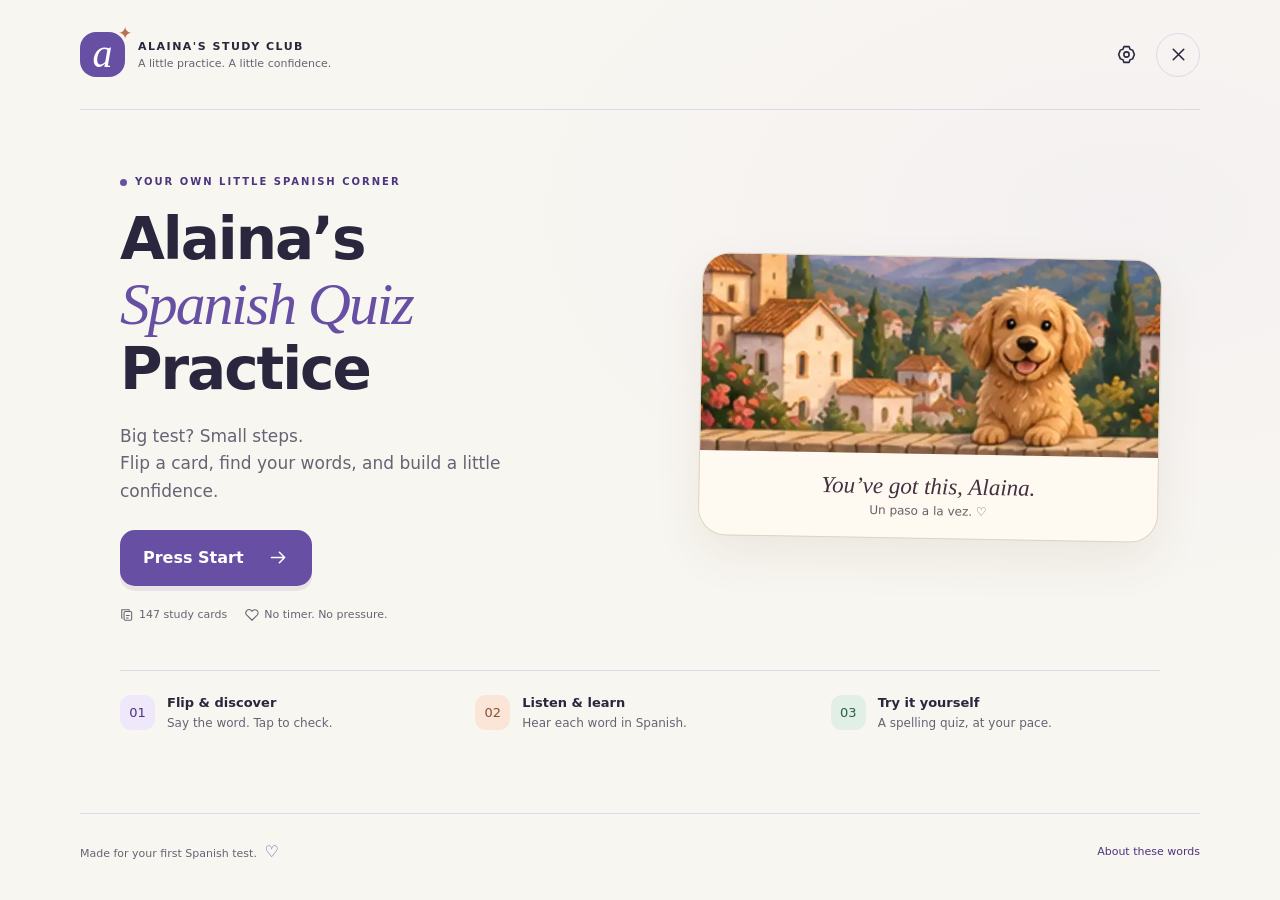
==== docs/index.html @ 4cfeec8a "Publish Alaina Spanish practice with 147 audited entries" ====
<!doctype html>
<html lang="en">
<head>
<meta charset="utf-8">
<meta name="viewport" content="width=device-width, initial-scale=1, viewport-fit=cover">
<meta name="theme-color" content="#f8f6f1">
<meta name="description" content="A little practice, a little confidence. English-to-Spanish flashcards and spelling practice for Unit 1.">
<meta name="apple-mobile-web-app-title" content="Alaina’s Spanish">
<meta name="referrer" content="no-referrer">
<meta name="robots" content="noindex, nofollow">
<meta name="apple-mobile-web-app-capable" content="yes">
<meta name="apple-mobile-web-app-status-bar-style" content="default">
<title>Alaina's Spanish Quiz Practice</title>
<style>:root{--ink:#29263d;--muted:#676374;--paper:#f8f6f1;--purple:#6750a4;--purple-dark:#4c357f;--lavender:#eee8fa;--line:#ded9e7;--peach:#fae5d7;--mint:#e2efe7;--green:#256344;--red:#994440;--amber:#775614;--white:#fff;--radius:24px;--shadow:0 14px 48px #382a5510;font-family:ui-rounded,'Avenir Next','Segoe UI',system-ui,-apple-system,sans-serif;color:var(--ink);background:var(--paper);font-synthesis:none}
*{box-sizing:border-box}body{margin:0;min-width:300px;min-height:100vh;min-height:100dvh;background:radial-gradient(ellipse at 88% 24%,#ede6f259,transparent 40%),var(--paper);-webkit-tap-highlight-color:transparent}button,input,select{font:inherit}button{cursor:pointer;color:inherit}button:disabled{cursor:default;opacity:.44}button,a,input,select{touch-action:manipulation}button{border:0}a{color:var(--purple-dark)}:focus-visible{outline:3px solid var(--purple);outline-offset:4px}button:focus:not(:focus-visible),main:focus{outline:none}button{transition:background .15s,box-shadow .15s,transform .15s}button:not(:disabled):active{transform:translateY(1px)}[hidden]{display:none!important}.sr-only{position:absolute!important;width:1px;height:1px;padding:0;overflow:hidden;clip:rect(0,0,0,0);white-space:nowrap;border:0}.skip-link{position:fixed;top:-100px;left:20px;background:var(--white);padding:15px;z-index:99}.skip-link:focus{top:15px}.site-header{width:min(1120px,calc(100% - 80px));margin:0 auto;min-height:110px;display:flex;align-items:center;justify-content:space-between;gap:12px;border-bottom:1px solid var(--line)}.brand{padding:0;background:none;display:flex;align-items:center;gap:13px;text-align:left}.brand-mark{background:var(--purple);border-radius:16px;width:45px;height:45px;color:#fff;display:block;text-align:center;font:italic 40px/43px Georgia,serif;position:relative}.brand-mark>span{position:absolute;font:17px/1 Georgia;right:-7px;top:-7px;color:#ba714c}.brand-copy{font-size:11px;font-weight:800;letter-spacing:1.5px}.brand-copy>span{display:block;font-size:11px;letter-spacing:0;margin-top:4px;color:var(--muted);font-weight:450}.header-actions{display:flex;gap:8px}.icon-button{height:44px;width:44px;display:inline-flex;align-items:center;justify-content:center;background:none;border:1px solid transparent;border-radius:50%;flex:none}.icon-button:hover{background:var(--lavender)}.close-button{border-color:var(--line)}svg.icon{width:21px;height:21px;display:inline-block;flex-shrink:0;vertical-align:middle;fill:none;stroke:currentColor;stroke-width:1.8;stroke-linecap:round;stroke-linejoin:round}main{width:min(1040px,calc(100% - 80px));margin:0 auto;min-height:calc(100dvh - 197px);padding:40px 0 32px}h1,h2,h3,p{margin-top:0}h1,h2,h3{letter-spacing:-.035em}h1{font-size:58px;line-height:1.1;font-weight:750;margin-bottom:22px}h2{font-size:35px;line-height:1.15;margin-bottom:12px}h3{font-size:20px;margin-bottom:8px}p{line-height:1.6}small{line-height:1.5}.eyebrow{text-transform:uppercase;letter-spacing:2px;font-size:10px;font-weight:800;display:flex;align-items:center;gap:8px;color:var(--purple-dark);margin:0 0 18px}.eyebrow:before{content:'';display:block;width:7px;height:7px;border-radius:50%;background:var(--purple)}.muted{color:var(--muted)}.lead{font-size:17px;color:var(--muted);max-width:390px;margin-bottom:25px}.text-button{background:none;color:var(--purple-dark);font-size:13px;padding:10px 0;text-decoration:none;text-underline-offset:4px;min-height:44px}.text-button:hover{text-decoration:underline}.primary{background:var(--purple);color:#fff;border-radius:15px;padding:16px 23px;min-height:56px;font-weight:700;display:inline-flex;align-items:center;justify-content:center;gap:24px;box-shadow:0 5px 0 #4d3b7d18}.primary:hover{background:var(--purple-dark)}.secondary{background:var(--white);border:1px solid var(--line);border-radius:14px;min-height:50px;padding:13px 20px;font-weight:650;display:inline-flex;align-items:center;justify-content:center;gap:10px}.secondary:hover{background:var(--lavender)}.soft-button{background:var(--lavender);color:var(--purple-dark);border:1px solid transparent;border-radius:12px;padding:11px 15px;min-height:44px;display:inline-flex;justify-content:center;align-items:center;gap:8px;font-size:13px;font-weight:650}.soft-button:hover{border-color:var(--purple)}.pill{font-size:11px;padding:7px 11px;background:var(--lavender);color:var(--purple-dark);border-radius:99px;display:inline-flex;gap:5px;align-items:center;font-weight:700;white-space:nowrap}.pill svg{width:13px;height:13px}.home-hero{display:grid;grid-template-columns:1.12fr 1fr;gap:65px;align-items:center;padding:24px 0 48px}.hero-title .script{font:italic 1.03em/1.1 Georgia,serif;color:var(--purple)}.hero-detail{display:flex;gap:18px;align-items:center;margin-top:22px;font-size:11px;color:var(--muted)}.hero-detail>span{display:flex;align-items:center;gap:5px}.hero-detail svg{width:14px;height:14px}.hero-art{position:relative;padding:28px 10px 34px;align-self:center}.art-orbit{position:absolute;inset:20px -10px 10px;border:1px dashed #d9cddf;border-radius:50%;transform:rotate(-13deg)}.art-card{background:#fff;box-shadow:0 22px 45px #3c2d5120;border:1px solid #e8e0ed;border-radius:24px;width:100%;min-height:286px;padding:35px 26px;display:flex;flex-direction:column;align-items:center;justify-content:center;transform:rotate(-5deg);position:relative;z-index:2}.art-card:before{content:'';position:absolute;inset:4px -8px -10px 8px;border-radius:24px;border:1px solid #cabada;background:#eae1f4;transform:rotate(7deg);z-index:-1}.art-front{position:absolute;inset:0;border-radius:24px;background:#fff;z-index:-1}.art-small{text-transform:uppercase;letter-spacing:2px;font-size:9px;font-weight:750;color:var(--muted)}.art-english{font-size:25px;letter-spacing:-.04em;font-weight:650;margin:18px 0 14px}.art-spanish{font:italic 37px/1.2 Georgia,serif;color:var(--purple);margin-top:16px}.art-divider{width:35px;height:1px;background:var(--line)}.art-audio{background:var(--lavender);border-radius:50%;padding:10px;display:flex;margin-top:16px;color:var(--purple)}.art-sticker{position:absolute;bottom:8px;right:-4px;background:var(--peach);border:1px solid #e9c9b5;color:#815234;padding:12px 19px;border-radius:8px;transform:rotate(8deg);font:italic 19px Georgia,serif;z-index:3}.art-star{position:absolute;color:#b47b50;right:10px;top:0;font-size:44px;z-index:4;transform:rotate(-12deg)}.tiny-star{left:-15px;top:auto;bottom:15px;font-size:28px}.home-bottom{border-top:1px solid var(--line);padding-top:24px;display:grid;grid-template-columns:1fr 1fr 1fr;gap:26px}.step{display:flex;gap:12px}.step-badge{width:35px;height:35px;background:var(--lavender);border-radius:11px;display:flex;align-items:center;justify-content:center;flex-shrink:0;font-size:13px;color:var(--purple-dark)}.step:nth-child(2) .step-badge{background:var(--peach);color:#875237}.step:nth-child(3) .step-badge{background:var(--mint);color:var(--green)}.step strong{display:block;font-size:13px;margin:0 0 4px}.step p{font-size:12px;margin:0;color:var(--muted)}.welcome-progress{display:flex;gap:20px;align-items:center;background:#ffffff80;border:1px solid var(--line);border-radius:15px;margin-top:22px;padding:12px 17px;font-size:12px;color:var(--muted)}.welcome-progress strong{color:var(--purple-dark);font-size:17px;margin-right:5px}.view-top{display:flex;align-items:flex-start;justify-content:space-between;gap:20px;margin-bottom:22px}.view-top .eyebrow{margin-bottom:10px}.view-top h1{font-size:36px;margin-bottom:9px}.view-top p{font-size:14px;color:var(--muted);margin-bottom:0}.mode-grid{display:grid;grid-template-columns:1fr 1fr;gap:17px;margin-bottom:25px}.mode-card{text-align:left;border:1px solid var(--line);background:#fff;border-radius:20px;padding:21px;display:flex;gap:17px;position:relative}.mode-card[aria-pressed=true]{border:2px solid var(--purple);padding:20px;background:#f4f0fc}.mode-icon{width:48px;height:48px;display:flex;align-items:center;justify-content:center;background:var(--lavender);border-radius:13px;color:var(--purple-dark);flex:none}.mode-card:nth-child(2) .mode-icon{background:var(--peach);color:#865439}.mode-number{font-size:9px;letter-spacing:1px;color:var(--muted);font-weight:750;margin-bottom:4px}.mode-card h2{font-size:21px;margin:0 0 6px}.mode-card p{font-size:12px;color:var(--muted);margin:0;max-width:300px}.mode-check{position:absolute;right:14px;top:14px;width:19px;height:19px;border:1px solid var(--line);border-radius:50%;background:#fff}.mode-card[aria-pressed=true] .mode-check{background:var(--purple);border-color:var(--purple)}.mode-check svg{width:15px;height:15px;display:block;color:#fff;margin:1px}.setup-panel{background:#fff;border:1px solid var(--line);border-radius:20px;padding:23px}.section-label{display:flex;align-items:center;justify-content:space-between;gap:8px;margin-bottom:13px}.section-label h2{font-size:16px;letter-spacing:-.02em;margin:0}.section-label .text-button{font-size:11px;min-height:32px;padding:6px}.topic-grid{display:grid;grid-template-columns:repeat(3,1fr);gap:9px}.topic{display:flex;align-items:center;gap:10px;padding:12px;min-height:65px;border:1px solid #e7e3ed;border-radius:12px;cursor:pointer;position:relative}.topic:has(input:checked){background:#f6f3fd;border-color:#b8a6d6}.topic input{appearance:none;width:17px;height:17px;flex:none;border:1px solid #b0a6bf;border-radius:5px;margin:0}.topic input:checked{background:var(--purple);border-color:var(--purple);box-shadow:inset 0 0 0 3px #f6f3fd}.topic label{cursor:pointer}.topic-label{font-size:12px;font-weight:650;line-height:1.25}.topic-label small{font-size:10px;font-weight:400;display:block;color:var(--muted);margin-top:3px}.topic-count{margin-left:auto;font-size:11px;color:var(--muted)}.setup-options{margin-top:22px;padding-top:18px;border-top:1px solid var(--line);display:flex;flex-wrap:wrap;align-items:center;justify-content:space-between;gap:18px}.round-length{display:flex;align-items:center;gap:12px}.round-label{font-size:12px;font-weight:650}.segmented{display:flex;border:1px solid var(--line);padding:3px;border-radius:12px;background:var(--paper)}.segmented button{background:none;border-radius:8px;min-width:49px;min-height:38px;font-size:12px;font-weight:650}.segmented button[aria-pressed=true]{background:var(--white);color:var(--purple-dark);box-shadow:0 2px 5px #382a5516}.review-toggle{display:flex;gap:9px;align-items:center;font-size:12px;cursor:pointer}.review-toggle input{accent-color:var(--purple);width:17px;height:17px}.review-toggle small{display:block;font-size:10px;color:var(--muted)}.setup-bottom{display:flex;align-items:center;justify-content:space-between;gap:25px;margin-top:19px}.setup-bottom p{font-size:11px;color:var(--muted);margin:0;max-width:390px}.setup-bottom .primary{min-width:244px;font-size:14px}.error-inline{font-size:13px;color:var(--red);margin:12px 0 0}.practice{width:min(650px,100%);margin:0 auto}.practice-top{display:flex;align-items:center;justify-content:space-between;gap:8px;margin:0 0 15px}.practice-top .text-button{font-size:12px}.practice-top h1{font-size:18px;margin:0;letter-spacing:-.025em}.practice-progress-label{display:flex;align-items:center;justify-content:space-between;font-size:11px;color:var(--muted);margin-bottom:9px}.progress-track{height:5px;border-radius:10px;background:#e6deee;overflow:hidden;margin-bottom:22px}.progress-track>span{display:block;height:100%;background:var(--purple);transition:width .3s}.card-meta{display:flex;justify-content:space-between;align-items:center;gap:8px;margin-bottom:13px}.card-meta .quiet{font-size:11px;color:var(--muted)}.flash-card{display:block;perspective:1200px;width:100%;background:none;border:0;padding:0;text-align:center;border-radius:24px;height:285px}.flip-inner{display:block;width:100%;height:100%;position:relative;transform-style:preserve-3d;transition:transform .4s cubic-bezier(.2,.7,.2,1)}.flash-card.flipped .flip-inner{transform:rotateY(180deg)}.card-face{position:absolute;inset:0;backface-visibility:hidden;-webkit-backface-visibility:hidden;background:#fff;border:1px solid var(--line);border-radius:24px;box-shadow:var(--shadow);padding:25px;display:flex;flex-direction:column;align-items:center;justify-content:center;gap:15px}.card-face.back{background:#f1ebfa;border-color:#cdbbdf;transform:rotateY(180deg)}.card-language{font-size:10px;letter-spacing:2px;color:var(--muted);font-weight:750}.card-word{font-size:38px;font-weight:700;line-height:1.2;letter-spacing:-.035em;overflow-wrap:anywhere;max-width:100%}.card-word.long{font-size:27px}.card-word.es{font-family:Georgia,serif;font-weight:500;color:var(--purple-dark);font-size:39px;letter-spacing:-.025em}.card-word.es.long{font-size:29px}.card-word.es.very-long{font-size:25px}.card-forms{display:flex;flex-direction:column;gap:9px;max-width:100%}.card-form-join{font:11px/1.1 system-ui;color:var(--muted);letter-spacing:0}.number-caption{font-size:18px;color:var(--muted)}.tap-hint{font-size:11px;color:var(--muted);margin-top:7px;display:flex;gap:7px;align-items:center}.tap-hint .icon{width:14px;height:14px}.flash-under{min-height:124px;padding:17px 0 10px}.audio-group{display:flex;flex-wrap:wrap;gap:8px;align-items:center;justify-content:center}.audio-button{background:#fff;border:1px solid var(--line);border-radius:50px;padding:10px 15px;min-height:43px;display:inline-flex;align-items:center;gap:8px;font-size:12px;font-weight:650}.audio-button:hover{background:var(--lavender);border-color:#bfaad8}.audio-button .icon{width:17px;height:17px}.study-note{font-size:11px;color:var(--muted);text-align:center;margin:10px 8px 0;line-height:1.5}.before-flip{display:flex;justify-content:center;align-items:center;min-height:84px;font-size:13px;color:var(--muted)}.rate-actions{display:grid;grid-template-columns:1fr 1fr;gap:12px}.rate-actions button{min-height:53px;display:flex;align-items:center;justify-content:center;gap:8px;font-size:14px}.got-it{background:var(--purple);color:#fff;border-radius:14px;font-weight:700}.got-it:hover{background:var(--purple-dark)}.practice-bottom{text-align:center;margin-top:10px;font-size:11px;color:var(--muted)}.practice-bottom .text-button{font-size:11px}.quiz-card{background:#fff;border:1px solid var(--line);border-radius:24px;padding:25px;box-shadow:var(--shadow)}.quiz-prompt{text-align:center;padding:10px 0 23px}.quiz-prompt .card-language{display:block;margin-bottom:15px}.quiz-prompt .card-word{font-size:33px}.quiz-prompt .card-word.long{font-size:26px}.quiz-prompt .number-caption{margin-top:10px}.answer-label{display:block;font-size:12px;font-weight:700;margin-bottom:9px}.answer-input{background:#faf9fc;border:1px solid #b9adc9;border-radius:13px;padding:15px 16px;font-size:20px;width:100%;min-height:60px;color:var(--ink)}.answer-input:focus{outline:2px solid var(--purple);outline-offset:1px}.answer-input:disabled{opacity:1;color:var(--ink);-webkit-text-fill-color:var(--ink)}.answer-input.is-correct{border-color:var(--green);background:#edf5ef}.answer-input.is-wrong{border-color:#bb8a64;background:#fff8f0}.accent-keys{display:flex;gap:7px;margin-top:12px;flex-wrap:wrap}.accent-key{min-height:39px;min-width:39px;padding:6px 11px;border-radius:9px;border:1px solid var(--line);background:var(--white);font-weight:650;font-size:16px;color:var(--purple-dark)}.accent-key:hover{background:var(--lavender)}.answer-hint{font-size:11px;color:var(--muted);margin:12px 0 0;line-height:1.5}.quiz-submit{display:flex;margin-top:20px;width:100%;font-size:15px}.feedback{border-radius:14px;background:#fff3e4;border:1px solid #ebd3b2;padding:16px;margin-top:18px}.feedback.correct{background:#eaf4ed;border-color:#c8dfce}.feedback-heading{display:flex;align-items:center;gap:8px;font-size:15px;font-weight:750;margin-bottom:7px;color:var(--amber)}.feedback.correct .feedback-heading{color:var(--green)}.feedback p{font-size:12px;margin-bottom:8px}.feedback-answer{font-size:21px!important;line-height:1.4!important;font-weight:650;color:var(--ink);overflow-wrap:anywhere}.feedback .audio-group{justify-content:flex-start}.feedback .study-note{text-align:left;margin-left:0}.quiz-skip{text-align:center}.quiz-skip button{font-size:12px}.results{width:min(730px,100%);margin:0 auto}.results-hero{text-align:center;margin-bottom:27px}.results-emblem{display:inline-flex;align-items:center;justify-content:center;width:62px;height:62px;background:var(--peach);border-radius:20px;color:#9a633d;font-size:35px;margin-bottom:15px;transform:rotate(-7deg)}.results-hero h1{font-size:37px;margin:0 0 10px}.results-hero p{font-size:14px;color:var(--muted);max-width:450px;margin:0 auto}.result-stats{display:grid;grid-template-columns:1fr 1fr;gap:14px;margin-bottom:21px}.stat-tile{background:#fff;border:1px solid var(--line);border-radius:17px;padding:20px;text-align:center}.stat-tile strong{display:block;font-size:32px;letter-spacing:-.05em;color:var(--purple-dark)}.stat-tile small{font-size:11px;color:var(--muted)}.result-actions{display:flex;flex-wrap:wrap;gap:10px;justify-content:center}.result-actions button{font-size:13px}.review-list{margin-top:27px}.review-list h2{font-size:18px}.review-row{border-bottom:1px solid var(--line);padding:14px 0;display:flex;justify-content:space-between;gap:12px;align-items:flex-start}.review-row:last-child{border:0}.review-row h3{font-size:14px;letter-spacing:0;margin:0 0 5px}.review-row p{font-size:12px;margin:2px 0;color:var(--muted)}.review-row .correct-answer{color:var(--purple-dark);font-weight:650}.review-row .icon-button{background:#fff;border:1px solid var(--line)}.wordlist-tools{display:flex;gap:12px;align-items:center;margin-bottom:20px}.word-search{font-size:16px;border:1px solid var(--line);border-radius:13px;background:#fff;padding:14px 16px;min-height:49px;width:100%;color:var(--ink)}.word-filter{font-size:13px;border:1px solid var(--line);background:#fff;border-radius:12px;padding:12px;min-height:49px;max-width:200px}.wordlist-meta{font-size:12px;color:var(--muted);margin-bottom:8px}.word-row{display:grid;grid-template-columns:1fr 1.4fr;gap:15px;border-bottom:1px solid var(--line);padding:16px 0;align-items:start}.word-row h2{font-size:16px;margin:3px 0 6px;letter-spacing:-.02em}.word-row .word-category{font-size:10px;color:var(--muted)}.word-forms{display:flex;flex-direction:column;gap:6px}.word-form{display:flex;align-items:center;justify-content:space-between;gap:8px;font-size:16px}.word-form .icon-button{width:36px;height:36px;background:#fff;border:1px solid var(--line)}.word-form .icon{width:16px;height:16px}.word-row-note{grid-column:1/-1;font-size:11px;color:var(--muted);margin:0}.empty-state{border:1px dashed var(--line);padding:35px;text-align:center;border-radius:18px;color:var(--muted);font-size:14px}.site-footer{width:min(1120px,calc(100% - 80px));margin:0 auto;border-top:1px solid var(--line);display:flex;align-items:center;justify-content:space-between;min-height:75px;gap:12px;font-size:11px;color:var(--muted);padding:10px 0 max(10px,env(safe-area-inset-bottom))}.site-footer .text-button{font-size:11px}.footer-heart{font-size:16px;color:var(--purple);margin-left:4px}dialog{border:1px solid var(--line);border-radius:24px;padding:27px;max-width:550px;width:calc(100% - 32px);max-height:85dvh;color:var(--ink);background:#fff;box-shadow:0 24px 80px #23173929}dialog::backdrop{background:#30233a66;backdrop-filter:blur(4px)}.modal-top{display:flex;justify-content:space-between;align-items:center;margin-bottom:18px;gap:12px}.modal-top h2{font-size:25px;margin:0}.modal-top .icon-button{background:var(--paper)}.modal-body p{font-size:13px;color:var(--muted)}.modal-body h3{font-size:16px;margin-top:20px}.modal-actions{display:flex;gap:10px;justify-content:flex-end;margin-top:21px}.modal-actions button{font-size:13px}.setting-label{display:block;font-size:13px;font-weight:700;margin:19px 0 8px}.setting-select{width:100%;font-size:15px;padding:13px 10px;border:1px solid var(--line);border-radius:12px;background:var(--paper);color:var(--ink)}.settings-help{font-size:11px!important;margin:8px 0 10px}.settings-test{margin-top:12px}.danger-text{color:var(--red)}.source-link{display:inline-block;font-size:12px;line-height:1.6;margin-right:10px}.coverage-table{width:100%;font-size:12px;border-collapse:collapse;margin:15px 0}.coverage-table td{border-bottom:1px solid var(--line);padding:9px 0}.coverage-table td:last-child{text-align:right;font-weight:650}.coverage-table tr:last-child td{border-bottom:0;font-weight:750}.toast{position:fixed;bottom:max(22px,env(safe-area-inset-bottom));left:50%;transform:translateX(-50%);background:var(--ink);color:#fff;font-size:13px;line-height:1.5;padding:14px 21px;border-radius:15px;width:max-content;max-width:calc(100% - 35px);box-shadow:0 10px 35px #0002;z-index:15}.noscript{position:fixed;inset:25% 10%;background:white;padding:30px;border:2px solid var(--purple);border-radius:18px}.appear{animation:appear .25s ease-out}@keyframes appear{from{opacity:0;transform:translateY(5px)}to{opacity:1;transform:translateY(0)}}
@media(min-width:1400px){main{padding-top:60px}.home-hero{padding-top:35px;padding-bottom:70px}}
@media(max-width:850px){.site-header,.site-footer{width:calc(100% - 44px)}main{width:calc(100% - 44px);padding-top:30px}.home-hero{gap:32px}h1{font-size:48px}.art-english{font-size:22px}.art-spanish{font-size:31px}.topic-grid{grid-template-columns:1fr 1fr}.topic-label{font-size:13px}.mode-card{padding:18px;gap:12px}.mode-card[aria-pressed=true]{padding:17px}.mode-card h2{font-size:19px}.setup-bottom .primary{min-width:210px}}
@media(max-width:590px){.site-header{min-height:87px;width:calc(100% - 36px)}.brand-copy{font-size:9px;letter-spacing:1px}.brand-copy>span{font-size:9px;max-width:143px;line-height:1.4}.brand-mark{width:38px;height:38px;border-radius:13px;font-size:33px;line-height:37px}.brand{gap:10px}.header-actions{gap:2px}.icon-button{width:40px;height:40px}main{width:calc(100% - 36px);padding:27px 0 24px;min-height:calc(100dvh - 160px)}.home-hero{grid-template-columns:1fr;gap:15px;padding:9px 0 31px;text-align:center}.home-hero .eyebrow{justify-content:center}.hero-title{font-size:44px;line-height:1.06;margin-bottom:18px}.hero-title .script{display:inline}.lead{font-size:14px;max-width:285px;margin:0 auto 20px;line-height:1.65}.home-hero .primary{width:100%;max-width:315px;gap:70px}.hero-detail{justify-content:center;margin-top:17px;gap:19px;font-size:10px}.hero-art{width:250px;max-width:90%;margin:8px auto 0;padding:15px 8px 22px}.art-card{min-height:191px;border-radius:18px;padding:18px}.art-card:before,.art-front{border-radius:18px}.art-small{font-size:8px}.art-english{font-size:20px;margin:10px 0}.art-spanish{font-size:29px;margin-top:10px}.art-audio{padding:7px;margin-top:11px}.art-audio svg{width:16px;height:16px}.art-sticker{font-size:15px;right:-14px;bottom:0;padding:9px 14px}.art-star{font-size:32px;right:-2px;top:-8px}.tiny-star{font-size:23px;top:auto;left:-12px;bottom:17px}.art-orbit{inset:7px -15px 0}.home-bottom{gap:12px;padding-top:20px}.step{display:block;text-align:center}.step-badge{margin:0 auto 8px;width:30px;height:30px}.step strong{font-size:11px}.step p{font-size:10px;line-height:1.5}.welcome-progress{gap:12px;font-size:10px;justify-content:center;padding:10px}.welcome-progress strong{font-size:15px;margin-right:3px}.view-top{gap:10px;margin-bottom:19px}.view-top h1{font-size:29px}.view-top p{font-size:12px;line-height:1.5}.view-top .text-button{font-size:11px;white-space:nowrap}.eyebrow{font-size:9px;margin-bottom:13px}.mode-grid{gap:10px;margin-bottom:18px}.mode-card{display:block;padding:16px}.mode-card[aria-pressed=true]{padding:15px}.mode-icon{width:35px;height:35px;border-radius:10px;margin-bottom:12px}.mode-icon svg{width:19px;height:19px}.mode-number{font-size:8px}.mode-card h2{font-size:18px;margin-bottom:7px}.mode-card p{font-size:11px;line-height:1.5}.mode-check{width:16px;height:16px;right:12px;top:12px}.mode-check svg{width:12px;height:12px}.setup-panel{padding:16px;border-radius:17px}.section-label h2{font-size:14px}.topic-grid{gap:8px}.topic{padding:10px 8px;gap:7px;min-height:59px}.topic input{width:15px;height:15px}.topic-label{font-size:11px}.topic-label small{font-size:9px;line-height:1.3}.topic-count{font-size:10px}.setup-options{margin-top:17px;padding-top:15px;gap:15px}.round-label{font-size:11px}.round-length{gap:10px}.segmented button{min-width:42px;min-height:35px;font-size:11px}.review-toggle{font-size:11px}.setup-bottom{flex-direction:column-reverse;gap:13px;margin-top:17px;text-align:center}.setup-bottom .primary{width:100%;font-size:14px}.setup-bottom p{font-size:10px;line-height:1.5;max-width:310px}.practice-top h1{font-size:16px}.practice-top .text-button{font-size:11px}.practice-progress-label{font-size:10px}.progress-track{margin-bottom:18px}.card-meta .quiet{font-size:10px}.pill{font-size:10px}.flash-card{height:263px}.card-face{padding:20px;gap:14px}.card-word{font-size:33px}.card-word.long{font-size:25px}.card-word.es{font-size:34px}.card-word.es.long{font-size:26px}.card-word.es.very-long{font-size:23px}.flash-under{min-height:120px}.audio-button{font-size:11px;padding:9px 12px}.rate-actions{gap:9px}.rate-actions button{font-size:13px;min-height:50px}.study-note{font-size:10px}.practice-bottom{font-size:10px}.quiz-card{padding:20px 17px}.quiz-prompt{padding-top:4px;padding-bottom:23px}.quiz-prompt .card-word{font-size:30px}.quiz-prompt .card-word.long{font-size:24px}.answer-input{font-size:18px;padding:14px;min-height:55px}.accent-keys{gap:6px}.accent-key{min-width:36px;min-height:38px;padding:6px 10px}.answer-hint{font-size:10px}.feedback{padding:13px}.feedback-answer{font-size:18px!important}.feedback p{font-size:11px}.result-stats{gap:11px}.stat-tile{padding:17px 12px}.stat-tile strong{font-size:28px}.results-hero h1{font-size:30px}.results-hero p{font-size:13px}.result-actions{gap:9px}.result-actions .primary{width:100%;font-size:13px}.result-actions .secondary{flex:1;font-size:12px;padding:12px}.review-row h3{font-size:13px}.review-row p{font-size:11px}.wordlist-tools{flex-direction:column;gap:8px;align-items:stretch}.word-filter{width:100%;max-width:none}.word-row{grid-template-columns:1fr 1.4fr;gap:8px}.word-row h2{font-size:13px}.word-form{font-size:14px}.word-row-note{font-size:10px}.word-form .icon-button{width:35px;height:35px}.site-footer{width:calc(100% - 36px);font-size:9px;min-height:70px;gap:8px}.site-footer .text-button{font-size:10px;white-space:nowrap}.footer-heart{font-size:13px;margin-left:1px}dialog{padding:20px}.modal-top h2{font-size:22px}.modal-body p{font-size:12px}.modal-actions .primary,.modal-actions .secondary{font-size:12px;padding:12px 15px}.toast{font-size:12px;padding:12px 16px}}
@media(max-width:355px){.brand-copy>span{display:none}.hero-title{font-size:39px}.mode-card h2{font-size:16px}.topic-label{font-size:10px}.topic-label small{display:none}.accent-key{min-width:32px;padding:6px 8px}.topic-count{display:none}.site-footer>span{max-width:140px}.card-word.es.very-long{font-size:21px}.view-top h1{font-size:26px}}
@media(prefers-reduced-motion:reduce){*,*:before,*:after{scroll-behavior:auto!important;transition:none!important;animation:none!important}.flip-inner{transition:none!important}}
@media(max-width:355px){.art-orbit{inset:12px -7px 4px}}
@media(min-width:591px) and (max-width:850px){.art-orbit{inset:40px 18px 35px;transform:rotate(-8deg)}}
@media(min-width:591px) and (max-width:1100px){.hero-art{margin-right:26px;min-width:0}.home-hero{grid-template-columns:minmax(0,1.12fr) minmax(0,1fr)}}

/* Generated illustration; live HTML carries all names and learning text. */
.scene-art{margin:0!important;padding:0!important;width:100%;max-width:100%;border:1px solid #dfd4c1;border-radius:28px;overflow:hidden;background:#eee4d6;box-shadow:0 18px 48px #573d1914;transform:rotate(1deg)}
.courtyard-art{display:block;width:100%;height:auto;object-fit:cover}
.scene-art figcaption{display:flex;flex-direction:column;gap:4px;padding:20px;text-align:center;background:#fffaf1;color:#433043}
.scene-art figcaption>span:first-child{font-family:Georgia,serif;font-size:23px;font-style:italic}
.scene-art figcaption>span:last-child{font-size:12px;color:#6d5c68}
@media(max-width:590px){.scene-art{max-width:338px;margin:9px auto 0!important;border-radius:20px;transform:none}.scene-art figcaption{padding:13px}.scene-art figcaption>span:first-child{font-size:20px}.scene-art figcaption>span:last-child{font-size:11px}.hero-title{font-size:42px}.hero-detail{gap:14px}}
/* Comfortable touch areas, including accented letters and audio controls. */
@media(pointer:coarse){.icon-button,.word-form .icon-button{min-width:44px;min-height:44px}.accent-key{min-height:44px;min-width:38px;padding:8px 9px}.segmented button{min-height:44px}.text-button{min-height:44px}.setting-select{font-size:16px}}
@media(max-width:355px){.accent-key{min-width:32px;padding-left:6px;padding-right:6px}.accent-keys{gap:5px}}
</style>
</head>
<body>
<a class="skip-link" href="#main">Skip to practice</a>
<header class="site-header">
  <button class="brand" id="brand-home" aria-label="Alaina's Spanish practice home"><span class="brand-mark" aria-hidden="true">a<span>✦</span></span><span class="brand-copy">ALAINA'S STUDY CLUB<span>A little practice. A little confidence.</span></span></button>
  <nav class="header-actions" aria-label="App controls"><button class="icon-button" id="open-settings" aria-label="Settings" title="Settings"></button><button class="icon-button close-button" id="close-app" aria-label="Close practice" title="Close practice"></button></nav>
</header>
<main id="main" tabindex="-1"></main>
<footer class="site-footer"><span>Made for your first Spanish test. <span class="footer-heart" aria-hidden="true">♡</span></span><button class="text-button" id="open-about">About these words</button></footer>
<div id="announcer" class="sr-only" aria-live="polite" aria-atomic="true"></div>
<div id="toast" class="toast" role="status" hidden></div>
<dialog id="modal" aria-labelledby="modal-title"></dialog>
<noscript><div class="noscript">This practice app needs JavaScript. Please open it in Safari, Chrome, Edge, or Firefox with JavaScript enabled.</div></noscript>
<script id="vocabulary-data" type="application/json">{"version":1,"title":"Alaina's Spanish Quiz Practice","source":"Reporteros 1 Revised Edition · supplied vocabulary photos","categories":[{"id":"numbers","name":"Numbers","spanish":"Los números","symbol":"123","description":"1–50, then 60, 70, 80, 90, 100","count":55},{"id":"personal","name":"Personal information","spanish":"Los datos personales","symbol":"Aa","description":"Names, age, birthday & more","count":7},{"id":"greetings","name":"Greetings","spanish":"Los saludos","symbol":"¡!","description":"Greet, kiss, shake hands & hug","count":4},{"id":"courtesy","name":"Courtesy & titles","spanish":"La cortesía y los títulos","symbol":"Sr.","description":"Nice to meet you & polite titles","count":5},{"id":"occupations","name":"Occupations","spanish":"Las ocupaciones","symbol":"✎","description":"People & what they do","count":13},{"id":"nationalities","name":"Nationalities","spanish":"Las nacionalidades","symbol":"◎","description":"All 35 on your sheets","count":35},{"id":"languages","name":"Languages","spanish":"Los idiomas","symbol":"ab","description":"All 28 on your sheets","count":28}],"cards":[{"id":"number-1","category":"numbers","en":"one","forms":["uno"],"source":"photo-3","note":"","number":1},{"id":"number-2","category":"numbers","en":"two","forms":["dos"],"source":"photo-3","note":"","number":2},{"id":"number-3","category":"numbers","en":"three","forms":["tres"],"source":"photo-3","note":"","number":3},{"id":"number-4","category":"numbers","en":"four","forms":["cuatro"],"source":"photo-3","note":"","number":4},{"id":"number-5","category":"numbers","en":"five","forms":["cinco"],"source":"photo-3","note":"","number":5},{"id":"number-6","category":"numbers","en":"six","forms":["seis"],"source":"photo-3","note":"","number":6},{"id":"number-7","category":"numbers","en":"seven","forms":["siete"],"source":"photo-3","note":"","number":7},{"id":"number-8","category":"numbers","en":"eight","forms":["ocho"],"source":"photo-3","note":"","number":8},{"id":"number-9","category":"numbers","en":"nine","forms":["nueve"],"source":"photo-3","note":"","number":9},{"id":"number-10","category":"numbers","en":"ten","forms":["diez"],"source":"photo-3","note":"","number":10},{"id":"number-11","category":"numbers","en":"eleven","forms":["once"],"source":"photo-3","note":"","number":11},{"id":"number-12","category":"numbers","en":"twelve","forms":["doce"],"source":"photo-3","note":"","number":12},{"id":"number-13","category":"numbers","en":"thirteen","forms":["trece"],"source":"photo-3","note":"","number":13},{"id":"number-14","category":"numbers","en":"fourteen","forms":["catorce"],"source":"photo-3","note":"","number":14},{"id":"number-15","category":"numbers","en":"fifteen","forms":["quince"],"source":"photo-3","note":"","number":15},{"id":"number-16","category":"numbers","en":"sixteen","forms":["dieciséis"],"source":"photo-3","note":"Write this number as one word.","number":16},{"id":"number-17","category":"numbers","en":"seventeen","forms":["diecisiete"],"source":"photo-3","note":"Write this number as one word.","number":17},{"id":"number-18","category":"numbers","en":"eighteen","forms":["dieciocho"],"source":"photo-3","note":"Write this number as one word.","number":18},{"id":"number-19","category":"numbers","en":"nineteen","forms":["diecinueve"],"source":"photo-3","note":"Write this number as one word.","number":19},{"id":"number-20","category":"numbers","en":"twenty","forms":["veinte"],"source":"photo-3","note":"Write this number as one word.","number":20},{"id":"number-21","category":"numbers","en":"twenty-one","forms":["veintiuno"],"source":"photo-3","note":"Write this number as one word.","number":21},{"id":"number-22","category":"numbers","en":"twenty-two","forms":["veintidós"],"source":"photo-3","note":"Write this number as one word.","number":22},{"id":"number-23","category":"numbers","en":"twenty-three","forms":["veintitrés"],"source":"photo-3","note":"Write this number as one word.","number":23},{"id":"number-24","category":"numbers","en":"twenty-four","forms":["veinticuatro"],"source":"photo-3","note":"Write this number as one word.","number":24},{"id":"number-25","category":"numbers","en":"twenty-five","forms":["veinticinco"],"source":"photo-3","note":"Write this number as one word.","number":25},{"id":"number-26","category":"numbers","en":"twenty-six","forms":["veintiséis"],"source":"photo-3","note":"Write this number as one word.","number":26},{"id":"number-27","category":"numbers","en":"twenty-seven","forms":["veintisiete"],"source":"photo-3","note":"Write this number as one word.","number":27},{"id":"number-28","category":"numbers","en":"twenty-eight","forms":["veintiocho"],"source":"photo-3","note":"Write this number as one word.","number":28},{"id":"number-29","category":"numbers","en":"twenty-nine","forms":["veintinueve"],"source":"photo-3","note":"Write this number as one word.","number":29},{"id":"number-30","category":"numbers","en":"thirty","forms":["treinta"],"source":"photo-3","note":"","number":30},{"id":"number-31","category":"numbers","en":"thirty-one","forms":["treinta y uno"],"source":"photo-2","note":"Use y between the tens and ones.","number":31},{"id":"number-32","category":"numbers","en":"thirty-two","forms":["treinta y dos"],"source":"photo-2","note":"Use y between the tens and ones.","number":32},{"id":"number-33","category":"numbers","en":"thirty-three","forms":["treinta y tres"],"source":"photo-2","note":"Use y between the tens and ones.","number":33},{"id":"number-34","category":"numbers","en":"thirty-four","forms":["treinta y cuatro"],"source":"photo-2","note":"Use y between the tens and ones.","number":34},{"id":"number-35","category":"numbers","en":"thirty-five","forms":["treinta y cinco"],"source":"photo-2","note":"Use y between the tens and ones.","number":35},{"id":"number-36","category":"numbers","en":"thirty-six","forms":["treinta y seis"],"source":"photo-2","note":"Use y between the tens and ones.","number":36},{"id":"number-37","category":"numbers","en":"thirty-seven","forms":["treinta y siete"],"source":"photo-2","note":"Use y between the tens and ones.","number":37},{"id":"number-38","category":"numbers","en":"thirty-eight","forms":["treinta y ocho"],"source":"photo-2","note":"Use y between the tens and ones.","number":38},{"id":"number-39","category":"numbers","en":"thirty-nine","forms":["treinta y nueve"],"source":"photo-2","note":"Use y between the tens and ones.","number":39},{"id":"number-40","category":"numbers","en":"forty","forms":["cuarenta"],"source":"photo-2","note":"","number":40},{"id":"number-41","category":"numbers","en":"forty-one","forms":["cuarenta y uno"],"source":"photo-2","note":"Use y between the tens and ones.","number":41},{"id":"number-42","category":"numbers","en":"forty-two","forms":["cuarenta y dos"],"source":"photo-2","note":"Use y between the tens and ones.","number":42},{"id":"number-43","category":"numbers","en":"forty-three","forms":["cuarenta y tres"],"source":"photo-2","note":"Use y between the tens and ones.","number":43},{"id":"number-44","category":"numbers","en":"forty-four","forms":["cuarenta y cuatro"],"source":"photo-2","note":"Use y between the tens and ones.","number":44},{"id":"number-45","category":"numbers","en":"forty-five","forms":["cuarenta y cinco"],"source":"photo-2","note":"Use y between the tens and ones.","number":45},{"id":"number-46","category":"numbers","en":"forty-six","forms":["cuarenta y seis"],"source":"photo-2","note":"Use y between the tens and ones.","number":46},{"id":"number-47","category":"numbers","en":"forty-seven","forms":["cuarenta y siete"],"source":"photo-2","note":"Use y between the tens and ones.","number":47},{"id":"number-48","category":"numbers","en":"forty-eight","forms":["cuarenta y ocho"],"source":"photo-2","note":"Use y between the tens and ones.","number":48},{"id":"number-49","category":"numbers","en":"forty-nine","forms":["cuarenta y nueve"],"source":"photo-2","note":"Use y between the tens and ones.","number":49},{"id":"number-50","category":"numbers","en":"fifty","forms":["cincuenta"],"source":"photo-2","note":"","number":50},{"id":"number-60","category":"numbers","en":"sixty","forms":["sesenta"],"source":"photo-2","note":"","number":60},{"id":"number-70","category":"numbers","en":"seventy","forms":["setenta"],"source":"photo-2","note":"","number":70},{"id":"number-80","category":"numbers","en":"eighty","forms":["ochenta"],"source":"photo-2","note":"","number":80},{"id":"number-90","category":"numbers","en":"ninety","forms":["noventa"],"source":"photo-2","note":"","number":90},{"id":"number-100","category":"numbers","en":"one hundred","forms":["cien"],"source":"photo-2","note":"","number":100},{"id":"personal-name","category":"personal","en":"name","forms":["el nombre"],"source":"photo-2","note":""},{"id":"personal-age","category":"personal","en":"age","forms":["la edad"],"source":"photo-2","note":""},{"id":"personal-country","category":"personal","en":"country","forms":["el país"],"source":"photo-2","note":""},{"id":"personal-occupation","category":"personal","en":"occupation","forms":["la ocupación"],"source":"photo-2","note":""},{"id":"personal-email","category":"personal","en":"email","forms":["el correo electrónico"],"source":"photo-2","note":""},{"id":"personal-phone","category":"personal","en":"telephone number","forms":["el número de teléfono"],"source":"photo-2","note":""},{"id":"personal-birthday","category":"personal","en":"birthday","forms":["el cumpleaños"],"source":"photo-2","note":""},{"id":"greeting-greet","category":"greetings","en":"to greet","forms":["saludar"],"source":"photo-1","note":""},{"id":"greeting-kiss","category":"greetings","en":"to kiss","forms":["dar un beso"],"source":"photo-1","note":""},{"id":"greeting-shake-hands","category":"greetings","en":"to shake hands","forms":["dar un apretón de manos"],"source":"photo-1","note":""},{"id":"greeting-hug","category":"greetings","en":"to hug","forms":["dar un abrazo"],"source":"photo-1","note":""},{"id":"courtesy-nice-to-meet","category":"courtesy","en":"Nice to meet you","forms":["encantado","encantada","mucho gusto"],"source":"photo-1","note":"Any one of these three answers works. Encantado / encantada describes the speaker; mucho gusto does not change."},{"id":"courtesy-mr","category":"courtesy","en":"Mr. Rodríguez","forms":["el señor Rodríguez"],"source":"photo-1","note":"Keep the accent in Rodríguez. The article el is optional in this quiz."},{"id":"courtesy-mrs","category":"courtesy","en":"Mrs. Martínez","forms":["la señora Martínez"],"source":"photo-1","note":"Keep the accent in Martínez. The article la is optional in this quiz."},{"id":"courtesy-miss","category":"courtesy","en":"Miss Rivera","forms":["la señorita Rivera"],"source":"photo-1","note":""},{"id":"courtesy-don-dona","category":"courtesy","en":"Mrs. Ana and Mr. Roberto","forms":["doña Ana y don Roberto"],"source":"photo-1","note":"Use the respectful first-name titles from your sheet: doña and don. Doña is a courtesy title, not a statement of marital status."},{"id":"job-actor","category":"occupations","en":"actor / actress","forms":["el actor","la actriz"],"source":"photo-1","note":"Either form is accepted. Articles are optional; when included, they must match the noun."},{"id":"job-astronaut","category":"occupations","en":"astronaut","forms":["el astronauta","la astronauta"],"source":"photo-1","note":"Either form is accepted. Articles are optional; when included, they must match the noun."},{"id":"job-singer","category":"occupations","en":"singer","forms":["el cantante","la cantante"],"source":"photo-1","note":"Either form is accepted. Articles are optional; when included, they must match the noun."},{"id":"job-chef","category":"occupations","en":"chef","forms":["el cocinero","la cocinera"],"source":"photo-1","note":"Either form is accepted. Articles are optional; when included, they must match the noun."},{"id":"job-athlete","category":"occupations","en":"athlete","forms":["el deportista","la deportista"],"source":"photo-1","note":"Either form is accepted. Articles are optional; when included, they must match the noun."},{"id":"job-director","category":"occupations","en":"director","forms":["el director","la directora"],"source":"photo-1","note":"Either form is accepted. Articles are optional; when included, they must match the noun."},{"id":"job-doctor","category":"occupations","en":"doctor","forms":["el doctor","la doctora"],"source":"photo-1","note":"Either form is accepted. Articles are optional; when included, they must match the noun."},{"id":"job-writer","category":"occupations","en":"writer","forms":["el escritor","la escritora"],"source":"photo-1","note":"Either form is accepted. Articles are optional; when included, they must match the noun."},{"id":"job-student","category":"occupations","en":"student","forms":["el estudiante","la estudiante"],"source":"photo-1","note":"Either form is accepted. Articles are optional; when included, they must match the noun."},{"id":"job-photographer","category":"occupations","en":"photographer","forms":["el fotógrafo","la fotógrafa"],"source":"photo-1","note":"Either form is accepted. Articles are optional; when included, they must match the noun."},{"id":"job-judge","category":"occupations","en":"judge","forms":["el juez","la jueza"],"source":"photo-1","note":"Either form is accepted. Articles are optional; when included, they must match the noun.","alternatives":["la juez"]},{"id":"job-journalist","category":"occupations","en":"journalist","forms":["el periodista","la periodista"],"source":"photo-1","note":"Either form is accepted. Articles are optional; when included, they must match the noun."},{"id":"job-teacher","category":"occupations","en":"teacher","forms":["el profesor","la profesora"],"source":"photo-1","note":"Either form is accepted. Articles are optional; when included, they must match the noun."},{"id":"nationality-spanish","category":"nationalities","en":"Spanish","forms":["español","española"],"source":"photo-1","note":"Either the masculine or feminine form is accepted."},{"id":"nationality-equatorial-guinean","category":"nationalities","en":"Equatorial Guinean","forms":["guineano","guineana"],"source":"photo-5","note":"Your sheet uses guineano / guineana, which the RAE also accepts for Equatorial Guinea. Ecuatoguineano / ecuatoguineana is more specific and is also accepted.","alternatives":["ecuatoguineano","ecuatoguineana"]},{"id":"nationality-cuban","category":"nationalities","en":"Cuban","forms":["cubano","cubana"],"source":"photo-5","note":"Either the masculine or feminine form is accepted."},{"id":"nationality-dominican","category":"nationalities","en":"Dominican","forms":["dominicano","dominicana"],"source":"photo-5","note":"Either the masculine or feminine form is accepted."},{"id":"nationality-puerto-rican","category":"nationalities","en":"Puerto Rican","forms":["puertorriqueño","puertorriqueña"],"source":"photo-5","note":"Either the masculine or feminine form is accepted."},{"id":"nationality-canadian","category":"nationalities","en":"Canadian","forms":["canadiense"],"source":"photo-5","note":"This nationality has the same form for masculine and feminine."},{"id":"nationality-american","category":"nationalities","en":"American (from the United States)","forms":["estadounidense"],"source":"photo-5","note":"This nationality has the same form for masculine and feminine."},{"id":"nationality-mexican","category":"nationalities","en":"Mexican","forms":["mexicano","mexicana"],"source":"photo-5","note":"Either the masculine or feminine form is accepted."},{"id":"nationality-costa-rican","category":"nationalities","en":"Costa Rican","forms":["costarricense"],"source":"photo-5","note":"This nationality has the same form for masculine and feminine."},{"id":"nationality-guatemalan","category":"nationalities","en":"Guatemalan","forms":["guatemalteco","guatemalteca"],"source":"photo-5","note":"Either the masculine or feminine form is accepted."},{"id":"nationality-honduran","category":"nationalities","en":"Honduran","forms":["hondureño","hondureña"],"source":"photo-5","note":"Either the masculine or feminine form is accepted."},{"id":"nationality-nicaraguan","category":"nationalities","en":"Nicaraguan","forms":["nicaragüense"],"source":"photo-5","note":"This nationality has the same form for masculine and feminine. Keep the two dots on ü."},{"id":"nationality-panamanian","category":"nationalities","en":"Panamanian","forms":["panameño","panameña"],"source":"photo-5","note":"Either the masculine or feminine form is accepted."},{"id":"nationality-salvadoran","category":"nationalities","en":"Salvadoran","forms":["salvadoreño","salvadoreña"],"source":"photo-5","note":"Either the masculine or feminine form is accepted."},{"id":"nationality-argentinian","category":"nationalities","en":"Argentinian","forms":["argentino","argentina"],"source":"photo-5","note":"Either the masculine or feminine form is accepted."},{"id":"nationality-bolivian","category":"nationalities","en":"Bolivian","forms":["boliviano","boliviana"],"source":"photo-5","note":"Either the masculine or feminine form is accepted."},{"id":"nationality-chilean","category":"nationalities","en":"Chilean","forms":["chileno","chilena"],"source":"photo-5","note":"Either the masculine or feminine form is accepted."},{"id":"nationality-colombian","category":"nationalities","en":"Colombian","forms":["colombiano","colombiana"],"source":"photo-5","note":"Either the masculine or feminine form is accepted."},{"id":"nationality-ecuadorian","category":"nationalities","en":"Ecuadorian","forms":["ecuatoriano","ecuatoriana"],"source":"photo-5","note":"Either the masculine or feminine form is accepted."},{"id":"nationality-peruvian","category":"nationalities","en":"Peruvian","forms":["peruano","peruana"],"source":"photo-5","note":"Either the masculine or feminine form is accepted."},{"id":"nationality-paraguayan","category":"nationalities","en":"Paraguayan","forms":["paraguayo","paraguaya"],"source":"photo-5","note":"Either the masculine or feminine form is accepted."},{"id":"nationality-uruguayan","category":"nationalities","en":"Uruguayan","forms":["uruguayo","uruguaya"],"source":"photo-5","note":"Either the masculine or feminine form is accepted."},{"id":"nationality-venezuelan","category":"nationalities","en":"Venezuelan","forms":["venezolano","venezolana"],"source":"photo-5","note":"Either the masculine or feminine form is accepted."},{"id":"nationality-german","category":"nationalities","en":"German","forms":["alemán","alemana"],"source":"photo-5","note":"Either the masculine or feminine form is accepted."},{"id":"nationality-australian","category":"nationalities","en":"Australian","forms":["australiano","australiana"],"source":"photo-5","note":"Either the masculine or feminine form is accepted."},{"id":"nationality-brazilian","category":"nationalities","en":"Brazilian","forms":["brasileño","brasileña"],"source":"photo-5","note":"Either the masculine or feminine form is accepted."},{"id":"nationality-british","category":"nationalities","en":"British","forms":["británico","británica"],"source":"photo-5","note":"Either the masculine or feminine form is accepted."},{"id":"nationality-chinese","category":"nationalities","en":"Chinese","forms":["chino","china"],"source":"photo-5","note":"Either the masculine or feminine form is accepted."},{"id":"nationality-french","category":"nationalities","en":"French","forms":["francés","francesa"],"source":"photo-4","note":"Either the masculine or feminine form is accepted."},{"id":"nationality-irish","category":"nationalities","en":"Irish","forms":["irlandés","irlandesa"],"source":"photo-4","note":"Either the masculine or feminine form is accepted."},{"id":"nationality-italian","category":"nationalities","en":"Italian","forms":["italiano","italiana"],"source":"photo-4","note":"Either the masculine or feminine form is accepted."},{"id":"nationality-japanese","category":"nationalities","en":"Japanese","forms":["japonés","japonesa"],"source":"photo-4","note":"Either the masculine or feminine form is accepted."},{"id":"nationality-nigerian","category":"nationalities","en":"Nigerian","forms":["nigeriano","nigeriana"],"source":"photo-4","note":"Either the masculine or feminine form is accepted."},{"id":"nationality-polish","category":"nationalities","en":"Polish","forms":["polaco","polaca"],"source":"photo-4","note":"Either the masculine or feminine form is accepted."},{"id":"nationality-russian","category":"nationalities","en":"Russian","forms":["ruso","rusa"],"source":"photo-4","note":"Either the masculine or feminine form is accepted."},{"id":"language-german","category":"languages","en":"German (language)","forms":["el alemán"],"source":"photo-4","note":"This card asks for the language, not a nationality. The article el is optional."},{"id":"language-arabic","category":"languages","en":"Arabic (language)","forms":["el árabe"],"source":"photo-4","note":"This card asks for the language, not a nationality. The article el is optional."},{"id":"language-aymara","category":"languages","en":"Aymara (language)","forms":["el aymara"],"source":"photo-4","note":"Your worksheet spells this el aymara. The RAE recommends el aimara in Spanish. Both spellings are accepted here; check which your teacher expects.","alternatives":["el aimara"]},{"id":"language-chinese","category":"languages","en":"Chinese (language)","forms":["el chino"],"source":"photo-4","note":"This card asks for the language, not a nationality. The article el is optional."},{"id":"language-korean","category":"languages","en":"Korean (language)","forms":["el coreano"],"source":"photo-4","note":"This card asks for the language, not a nationality. The article el is optional."},{"id":"language-catalan","category":"languages","en":"Catalan (language)","forms":["el catalán"],"source":"photo-4","note":"This card asks for the language, not a nationality. The article el is optional."},{"id":"language-spanish","category":"languages","en":"Spanish (language)","forms":["el español"],"source":"photo-4","note":"This card asks for the language, not a nationality. The article el is optional."},{"id":"language-french","category":"languages","en":"French (language)","forms":["el francés"],"source":"photo-4","note":"This card asks for the language, not a nationality. The article el is optional."},{"id":"language-galician","category":"languages","en":"Galician (language)","forms":["el gallego"],"source":"photo-4","note":"This card asks for the language, not a nationality. The article el is optional."},{"id":"language-greek","category":"languages","en":"Greek (language)","forms":["el griego"],"source":"photo-4","note":"This card asks for the language, not a nationality. The article el is optional."},{"id":"language-guarani","category":"languages","en":"Guaraní (language)","forms":["el guaraní"],"source":"photo-4","note":"This card asks for the language, not a nationality. The article el is optional."},{"id":"language-hindi","category":"languages","en":"Hindi (language)","forms":["el hindi"],"source":"photo-4","note":"This card asks for the language, not a nationality. The article el is optional."},{"id":"language-hebrew","category":"languages","en":"Hebrew (language)","forms":["el hebreo"],"source":"photo-4","note":"This card asks for the language, not a nationality. The article el is optional."},{"id":"language-dutch","category":"languages","en":"Dutch (language)","forms":["el holandés"],"source":"photo-4","note":"This card asks for the language, not a nationality. The article el is optional."},{"id":"language-english","category":"languages","en":"English (language)","forms":["el inglés"],"source":"photo-4","note":"This card asks for the language, not a nationality. The article el is optional."},{"id":"language-italian","category":"languages","en":"Italian (language)","forms":["el italiano"],"source":"photo-4","note":"This card asks for the language, not a nationality. The article el is optional."},{"id":"language-japanese","category":"languages","en":"Japanese (language)","forms":["el japonés"],"source":"photo-4","note":"This card asks for the language, not a nationality. The article el is optional."},{"id":"language-lakota","category":"languages","en":"Lakota (language)","forms":["el lakota"],"source":"photo-4","note":"This card asks for the language, not a nationality. The article el is optional."},{"id":"language-nahuatl","category":"languages","en":"Nahuatl (language)","forms":["el náhuatl"],"source":"photo-4","note":"This card asks for the language, not a nationality. The article el is optional."},{"id":"language-navajo","category":"languages","en":"Navajo (language)","forms":["el navajo"],"source":"photo-4","note":"This card asks for the language, not a nationality. The article el is optional."},{"id":"language-polish","category":"languages","en":"Polish (language)","forms":["el polaco"],"source":"photo-4","note":"This card asks for the language, not a nationality. The article el is optional."},{"id":"language-portuguese","category":"languages","en":"Portuguese (language)","forms":["el portugués"],"source":"photo-4","note":"This card asks for the language, not a nationality. The article el is optional."},{"id":"language-quechua","category":"languages","en":"Quechua (language)","forms":["el quechua"],"source":"photo-4","note":"This card asks for the language, not a nationality. The article el is optional."},{"id":"language-russian","category":"languages","en":"Russian (language)","forms":["el ruso"],"source":"photo-4","note":"This card asks for the language, not a nationality. The article el is optional."},{"id":"language-tagalog","category":"languages","en":"Tagalog (language)","forms":["el tagalo"],"source":"photo-4","note":"This card asks for the language, not a nationality. The article el is optional."},{"id":"language-thai","category":"languages","en":"Thai (language)","forms":["el tailandés"],"source":"photo-4","note":"This card asks for the language, not a nationality. The article el is optional."},{"id":"language-vietnamese","category":"languages","en":"Vietnamese (language)","forms":["el vietnamita"],"source":"photo-4","note":"This card asks for the language, not a nationality. The article el is optional."},{"id":"language-basque","category":"languages","en":"Basque (language)","forms":["el vasco"],"source":"photo-4","note":"This card asks for the language, not a nationality. The article el is optional."}]}</script>
<script>/* Pure, testable grading and round logic. No network and no dependencies. */
(function (root) {
  'use strict';
  function normalize(value) {
    return String(value ?? '').normalize('NFC').toLocaleLowerCase('es')
      .trim().replace(/\s+/gu, ' ').replace(/^[¿¡]+|[.!?¡¿,]+$/gu, '').trim();
  }
  // Remove only vowel stress marks / diaeresis for feedback. NEVER turn ñ into n.
  function withoutVowelMarks(value) {
    return normalize(value).normalize('NFD').replace(/[\u0301\u0308]/gu, '').normalize('NFC');
  }
  function acceptedAnswers(card) {
    const full = [...card.forms, ...(card.alternatives || [])].map(normalize);
    return [...new Set(full.flatMap(text => /^(el|la) /u.test(text)
      ? [text, text.replace(/^(el|la) /u, '')] : [text]))];
  }
  function grade(card, input) {
    const value = normalize(input), answers = acceptedAnswers(card);
    if (!value) return {status:'empty', expected:card.forms[0]};
    if (answers.includes(value)) return {status:'correct', expected:card.forms[0]};
    const close = answers.find(answer => withoutVowelMarks(answer) === withoutVowelMarks(value));
    return {status:close ? 'accent' : 'incorrect', expected:close || card.forms[0]};
  }
  function shuffle(items, random = Math.random) {
    const copy = [...items];
    for (let i = copy.length - 1; i > 0; i--) {
      const j = Math.floor(random() * (i + 1));
      [copy[i], copy[j]] = [copy[j], copy[i]];
    }
    return copy;
  }
  function makeRound(pool, length, previous = [], random = Math.random) {
    const count = length === 'all' ? pool.length : Math.min(pool.length, Math.max(1, Number(length) || 10));
    let shuffled = shuffle(pool, random);
    const same = shuffled.slice(0, count).every((card, i) => card.id === previous[i]);
    if (pool.length > 1 && previous.length === count && same) {
      shuffled.push(shuffled.shift());
    }
    return shuffled.slice(0, count);
  }
  function escapeHTML(value) {
    return String(value ?? '').replace(/[&<>"']/gu, c => ({'&':'&amp;','<':'&lt;','>':'&gt;','"':'&quot;',"'":'&#39;'}[c]));
  }
  const api = {normalize, withoutVowelMarks, acceptedAnswers, grade, shuffle, makeRound, escapeHTML};
  root.SpanishCore = Object.freeze(api);
  if (typeof module !== 'undefined' && module.exports) module.exports = api;
})(typeof globalThis !== 'undefined' ? globalThis : this);
</script>
<script>(function () {
'use strict';
const DATA = JSON.parse(document.getElementById('vocabulary-data').textContent);
const {escapeHTML:e, grade, makeRound, normalize} = SpanishCore;
const CARDS = DATA.cards;
const byId = new Map(CARDS.map(card => [card.id,card]));
const byCategory = new Map(DATA.categories.map(category => [category.id,category]));
const main = document.getElementById('main');
const modal = document.getElementById('modal');
const STORE = 'alaina-spanish-practice-v1';
const paths = {
  x:'<path d="m6 6 12 12M18 6 6 18"/>',
  arrow:'<path d="M4 12h15m-6-6 6 6-6 6"/>',
  back:'<path d="M20 12H5m6-6-6 6 6 6"/>',
  check:'<path d="m5 12 4 4L19 6"/>',
  sound:'<path d="m11 5-6 4H2v6h3l6 4V5Z"/><path d="M15 8a6 6 0 0 1 0 8m3-11a10 10 0 0 1 0 14"/>',
  settings:'<path d="M9 3h6l1 3 3 1 2 5-2 5-3 1-1 3H9l-1-3-3-1-2-5 2-5 3-1Z"/><circle cx="12" cy="12" r="3"/>',
  cards:'<rect x="7" y="6" width="13" height="15" rx="2"/><path d="M4 17H3V3h13v1m-5 9h5m-5 4h3"/>',
  pencil:'<path d="m4 16-1 5 5-1L21 7l-4-4L4 16Zm10-10 4 4"/>',
  repeat:'<path d="m17 2 4 4-4 4M3 11V9a3 3 0 0 1 3-3h15M7 22l-4-4 4-4m14-1v2a3 3 0 0 1-3 3H3"/>',
  heart:'<path d="M20.8 4.6a5.5 5.5 0 0 0-7.8 0L12 5.7l-1.1-1.1a5.5 5.5 0 0 0-7.8 7.8L12 21l8.8-8.6a5.5 5.5 0 0 0 0-7.8Z"/>',
  sparkle:'<path d="m12 2 2.8 7.2L22 12l-7.2 2.8L12 22l-2.8-7.2L2 12l7.2-2.8L12 2Z"/>',
  book:'<path d="M12 5v16M3 3c4 0 7 1 9 3 2-2 5-3 9-3v15c-4 0-7 1-9 3-2-2-5-3-9-3V3Z"/>',
  info:'<circle cx="12" cy="12" r="9"/><path d="M12 11v6m0-10v.1"/>',
  flip:'<path d="M4 8a8 8 0 0 1 14-3l3 3M3 3v5h5m12 8a8 8 0 0 1-14 3l-3-3m18 5v-5h-5"/>'
};
const icon = (name) => `<svg class="icon" viewBox="0 0 24 24" aria-hidden="true">${paths[name]||paths.sparkle}</svg>`;
const freshProgress = () => ({items:{},rounds:0,lastQuiz:null});
let storageAvailable = true, saved = null;
try { saved = JSON.parse(localStorage.getItem(STORE) || 'null'); }
catch (_) { storageAvailable = false; }
let progress = saved?.progress && typeof saved.progress.items === 'object' && saved.progress.items
  ? saved.progress : freshProgress();
progress.rounds = Number.isFinite(progress.rounds) ? progress.rounds : 0;
const validIds = new Set(DATA.categories.map(c => c.id));
const storedCategories = Array.isArray(saved?.settings?.categories) ? saved.settings.categories.filter(id => validIds.has(id)) : [];
const settings = {
  mode: saved?.settings?.mode === 'quiz' ? 'quiz' : 'flashcards',
  length: ['10','20','all'].includes(saved?.settings?.length) ? saved.settings.length : '10',
  categories: storedCategories.length ? storedCategories : DATA.categories.map(c=>c.id),
  speed: ['0.75','0.9','1'].includes(saved?.settings?.speed) ? saved.settings.speed : '0.9',
  voice: typeof saved?.settings?.voice === 'string' ? saved.settings.voice : ''
};
let view = 'home', onlyReview = false, session = null, wordFilter = '', wordQuery = '';
let lastOrder = [], activeUtterance = null, toastTimer = null, speechSerial = 0;
let afterConfirm = null;

function save() {
  try { localStorage.setItem(STORE,JSON.stringify({settings,progress})); storageAvailable=true; }
  catch (_) { storageAvailable=false; }
}
function toast(message) {
  const box=document.getElementById('toast');
  box.textContent=message; box.hidden=false;
  clearTimeout(toastTimer); toastTimer=setTimeout(()=>{box.hidden=true;},6000);
}
function announce(message) { document.getElementById('announcer').textContent=message; }
function stopSpeech() {
  speechSerial++;
  if ('speechSynthesis' in window) window.speechSynthesis.cancel();
  activeUtterance=null;
}
function spanishVoices() {
  try { return window.speechSynthesis?.getVoices().filter(v=>/^es(?:[-_]|$)/i.test(v.lang)) || []; }
  catch (_) { return []; }
}
function speak(text) {
  if (!('speechSynthesis' in window) || !('SpeechSynthesisUtterance' in window)) {
    toast('Spanish audio is not available in this browser. Try Safari, Chrome, or Edge.'); return;
  }
  stopSpeech();
  const serial=speechSerial;
  const voices=spanishVoices();
  const selected=voices.find(v=>v.voiceURI===settings.voice)
    ||voices.find(v=>/^es[-_]MX$/i.test(v.lang))
    ||voices.find(v=>/^es[-_]US$/i.test(v.lang))
    ||voices.find(v=>!/^es[-_]ES$/i.test(v.lang))||voices[0];
  if (!selected && window.speechSynthesis.getVoices().length) {
    toast('This browser has no Spanish voice installed. Add a Spanish voice in your device’s speech settings, then reopen the app.'); return;
  }
  const utterance=new SpeechSynthesisUtterance(text);
  utterance.lang=selected?.lang || 'es-MX';
  if (selected) utterance.voice=selected;
  utterance.rate=Number(settings.speed); utterance.pitch=1; utterance.volume=1;
  utterance.onstart=()=>{if(serial===speechSerial)announce('Playing Spanish pronunciation.');};
  utterance.onend=()=>{if(serial===speechSerial){activeUtterance=null;announce('Pronunciation finished.');}};
  utterance.onerror=(event)=>{
    if (serial!==speechSerial || ['canceled','interrupted'].includes(event.error)) return;
    activeUtterance=null;
    toast('Audio did not play. Check your volume and Spanish voice in Settings, or try opening the app in your browser.');
  };
  activeUtterance=utterance; // Keep the utterance alive on WebKit.
  try { window.speechSynthesis.resume(); window.speechSynthesis.speak(utterance); }
  catch (_) { toast('Audio could not start. Try the pronunciation test in Settings.'); }
}
function categoryName(card) { return byCategory.get(card.category).name; }
function categoryPill(card) { return `<span class="pill">${e(categoryName(card))}</span>`; }
function needsReviewCards() { return CARDS.filter(c=>progress.items[c.id]?.needsReview===true); }
function audioGroup(card) {
  return `<div class="audio-group">${card.forms.map((form,i)=>`<button class="audio-button" type="button" data-action="speak" data-card="${e(card.id)}" data-form="${i}" aria-label="Pronounce ${e(form)} in Spanish">${icon('sound')}<span>${card.forms.length===1?'Listen in Spanish':e(form)}</span></button>`).join('')}</div>`;
}
function record(card, correct, kind) {
  const old=progress.items[card.id]||{};
  progress.items[card.id]={seen:(Number(old.seen)||0)+1,needsReview:!correct,
    quizCorrect:(Number(old.quizCorrect)||0)+(kind==='quiz'&&correct?1:0)};
  save();
}
function mount(html, focus=true) {
  main.innerHTML=html;
  if(focus){window.scrollTo({top:0,behavior:'auto'}); main.focus({preventScroll:true});}
}
function goHome() {stopSpeech();view='home';session=null;renderHome();}
function goSetup() {stopSpeech();view='setup';session=null;renderSetup();}
function renderHome() {
  const explored=CARDS.filter(c=>progress.items[c.id]?.seen>0).length;
  mount(`<div class="appear"><section class="home-hero">
    <div class="hero-copy"><p class="eyebrow">Your own little Spanish corner</p>
      <h1 class="hero-title">Alaina’s<br><span class="script">Spanish Quiz</span><br>Practice</h1>
      <p class="lead">Big test? Small steps.<br>Flip a card, find your words, and build a little confidence.</p>
      <button class="primary" data-action="start">Press Start ${icon('arrow')}</button>
      <div class="hero-detail"><span>${icon('cards')}147 study cards</span><span>${icon('heart')}No timer. No pressure.</span></div>
    </div>
    <figure class="hero-art scene-art" aria-label="A cheerful illustrated puppy in a sunny Spanish village">
      <img class="courtyard-art" src="[data-uri]" alt="A friendly golden puppy resting on a stone wall, with flowers and a sunny village behind it" width="928" height="400" fetchpriority="high">
      <figcaption><span>You’ve got this, Alaina.</span><span lang="es">Un paso a la vez. ♡</span></figcaption>
    </figure>
    </section>
    <section class="home-bottom" aria-label="How it works"><div class="step"><span class="step-badge">01</span><div><strong>Flip & discover</strong><p>Say the word. Tap to check.</p></div></div><div class="step"><span class="step-badge">02</span><div><strong>Listen & learn</strong><p>Hear each word in Spanish.</p></div></div><div class="step"><span class="step-badge">03</span><div><strong>Try it yourself</strong><p>A spelling quiz, at your pace.</p></div></div></section>
    ${explored?`<div class="welcome-progress"><span><strong>${explored}</strong> cards explored</span><span><strong>${needsReviewCards().length}</strong> to revisit</span><span><strong>${progress.rounds}</strong> rounds completed</span></div>`:''}
  </div>`);
}
function renderSetup(focus=true) {
  const reviewCount=needsReviewCards().length;
  if(!reviewCount)onlyReview=false;
  mount(`<section class="appear" aria-labelledby="setup-heading"><div class="view-top"><div><p class="eyebrow">One word at a time</p><h1 id="setup-heading">How shall we practice?</h1><p>Choose a mode, pick your topics, and make it your own.</p></div><button class="text-button" data-action="word-list">${icon('book')} Word list</button></div>
    <div class="mode-grid" aria-label="Practice mode">${['flashcards','quiz'].map((mode,i)=>`<button class="mode-card" data-action="mode" data-mode="${mode}" aria-pressed="${settings.mode===mode}"><span class="mode-icon">${icon(i?'pencil':'cards')}</span><div><div class="mode-number">0${i+1} · ${i?'TEST YOURSELF':'GET COMFORTABLE'}</div><h2>${i?'Spelling quiz':'Flashcards'}</h2><p>${i?'Type the Spanish word. Check your spelling and accents.':'Say it, flip it, then listen. Keep practicing the tricky ones.'}</p></div><span class="mode-check">${settings.mode===mode?icon('check'):''}</span></button>`).join('')}</div>
    <div class="setup-panel"><div class="section-label"><h2>What’s on your test?</h2><button class="text-button" data-action="toggle-topics">${settings.categories.length===DATA.categories.length?'Clear selection':'Select all topics'}</button></div>
    <div class="topic-grid">${DATA.categories.map(c=>`<label class="topic"><input type="checkbox" name="topic" value="${c.id}" ${settings.categories.includes(c.id)?'checked':''}><span class="topic-label">${e(c.name)}<small>${e(c.description)}</small></span><span class="topic-count">${c.count}</span></label>`).join('')}</div>
    <div class="setup-options"><div class="round-length"><span class="round-label">Words per round</span><div class="segmented" aria-label="Words per round">${['10','20','all'].map(n=>`<button data-action="length" data-length="${n}" aria-pressed="${settings.length===n}">${n==='all'?'All':n}</button>`).join('')}</div></div><label class="review-toggle"><input id="only-review" type="checkbox" ${onlyReview?'checked':''} ${reviewCount?'':'disabled'}><span>Just my tricky words<small>${reviewCount?reviewCount+' saved to revisit':'Tricky words will appear as you practice'}</small></span></label></div>
    </div><div id="setup-error" class="error-inline" role="status"></div>
    <div class="setup-bottom"><p id="setup-note">Every new round is shuffled. Accents count in the quiz.<br>Either listed word form is accepted; el / la is optional.</p><button class="primary" id="begin-round" data-action="begin"></button></div>
  </section>`,focus);
  updateSetupCount();
}
function eligibleCards() {return CARDS.filter(card=>settings.categories.includes(card.category)&&(!onlyReview||progress.items[card.id]?.needsReview));}
function updateSetupCount() {
  const pool=eligibleCards();
  const amount=settings.length==='all'?pool.length:Math.min(pool.length,Number(settings.length));
  const button=document.getElementById('begin-round');
  if(!button)return;
  button.innerHTML=`Start ${amount} ${settings.mode==='quiz'?(amount===1?'question':'questions'):(amount===1?'flashcard':'flashcards')} ${icon('arrow')}`;
  button.disabled=!amount;
  document.getElementById('setup-error').textContent=pool.length?'':onlyReview?'No tricky words in these topics yet. Turn off “Just my tricky words” or choose other topics.':'Choose at least one topic to begin.';
}
function beginRound(overridePool=null, overrideMode=null, retry=false) {
  const pool=overridePool||eligibleCards();
  if(!pool.length){toast('Choose at least one topic with words to practice.');return;}
  stopSpeech();
  const cards=makeRound(pool,retry?'all':settings.length,lastOrder);
  lastOrder=cards.map(c=>c.id);
  session={mode:overrideMode||settings.mode,cards,index:0,responses:[],revealed:false,checked:false,feedback:null,input:'',originalPool:[...pool],retry};
  view='practice';renderPractice();
}
function renderPractice() {
  const card=session.cards[session.index];
  const total=session.cards.length;
  const percent=session.index/total*100;
  mount(`<section class="practice appear" aria-label="${session.mode==='quiz'?'Spelling quiz':'Flashcard practice'}"><div class="practice-top"><button class="text-button" data-action="leave">${icon('back')} My topics</button><h1>${session.mode==='quiz'?'Spelling quiz':'Flashcards'}</h1><span class="pill">${session.retry?'Review round':'Your pace'}</span></div><div class="practice-progress-label"><span>${session.mode==='quiz'?'Question':'Card'} ${session.index+1} of ${total}</span><span>${total-session.index} ${total-session.index===1?'word':'words'} to go</span></div><div class="progress-track" role="progressbar" aria-label="Round progress" aria-valuemin="0" aria-valuemax="${total}" aria-valuenow="${session.index}"><span style="width:${percent}%"></span></div><div class="card-meta">${categoryPill(card)}<span class="quiet">English → Spanish</span></div>${session.mode==='quiz'?quizHTML(card):flashHTML(card)}</section>`);
  if(session.mode==='quiz') {
    // Do not pop up the phone keyboard before the learner is ready.
    if (matchMedia('(hover: hover)').matches) document.getElementById('answer-input').focus({preventScroll:true});
  }
}
function flashHTML(card) {
  return `<button id="flip-card" class="flash-card" data-action="flip" aria-label="${e(card.en)}. Reveal the Spanish translation" aria-pressed="false"><span class="flip-inner"><span class="card-face front" id="flash-front"><span class="card-language">IN ENGLISH</span><span class="card-word ${card.en.length>22?'long':''}">${e(card.en)}</span>${card.number?`<span class="number-caption">${card.number}</span>`:''}<span class="tap-hint">${icon('flip')} Tap to see the Spanish</span></span><span class="card-face back" id="flash-back" aria-hidden="true"><span class="card-language">IN SPANISH</span><span class="card-forms">${card.forms.map((f,i)=>`${i?'<span class="card-form-join">or</span>':''}<span lang="es" class="card-word es ${f.length>24?'very-long':f.length>17?'long':''}">${e(f)}</span>`).join('')}</span><span class="tap-hint">${icon('flip')} Tap to see the English</span></span></span></button>
    <div class="flash-under"><div id="before-flip" class="before-flip">Try saying it out loud. It’s okay to take a guess.</div><div id="after-flip" hidden>${audioGroup(card)}${card.note?`<p class="study-note">${e(card.note)}</p>`:''}</div></div>
    <div class="rate-actions"><button class="secondary" data-action="rate" data-correct="false" disabled>${icon('repeat')} Practice again</button><button class="got-it" data-action="rate" data-correct="true" disabled>Got it ${icon('check')}</button></div><div class="practice-bottom"><button class="text-button" data-action="flash-skip">Skip this card for now</button></div>`;
}
function flipCard() {
  if(!session||session.mode!=='flashcards')return;
  session.revealed=!session.revealed;
  const revealed=session.revealed;
  const card=session.cards[session.index];
  const button=document.getElementById('flip-card');
  button.classList.toggle('flipped',revealed);
  button.setAttribute('aria-pressed',String(revealed));
  button.setAttribute('aria-label',revealed?'Spanish: '+card.forms.join(' or ')+'. Show the English again':card.en+'. Reveal the Spanish translation');
  document.getElementById('flash-front').setAttribute('aria-hidden',String(revealed));
  document.getElementById('flash-back').setAttribute('aria-hidden',String(!revealed));
  document.getElementById('before-flip').hidden=revealed;
  document.getElementById('after-flip').hidden=!revealed;
  document.querySelectorAll('[data-action="rate"]').forEach(b=>b.disabled=!revealed);
  if(!revealed)stopSpeech();
  announce(revealed?'Spanish: '+card.forms.join(' or '):'English: '+card.en);
}
function rateCard(correct, skipped=false) {
  if(!session||session.mode!=='flashcards'||(!session.revealed&&!skipped))return;
  const card=session.cards[session.index];
  session.responses.push({id:card.id,correct,status:skipped?'skipped':correct?'correct':'review',input:''});
  record(card,correct,'flashcards');
  nextCard();
}
function quizHTML(card) {
  return `<form id="quiz-form" novalidate><div class="quiz-card"><div class="quiz-prompt"><span class="card-language">HOW DO YOU WRITE THIS IN SPANISH?</span><div class="card-word ${card.en.length>24?'long':''}">${e(card.en)}</div>${card.number?`<div class="number-caption">${card.number}</div>`:''}</div>
    <label class="answer-label" for="answer-input">Your Spanish answer</label><input class="answer-input" id="answer-input" name="answer" type="text" placeholder="Type the Spanish here…" lang="es" maxlength="180" autocomplete="off" autocapitalize="none" autocorrect="off" spellcheck="false" aria-describedby="answer-hint answer-error">
    <div class="accent-keys" aria-label="Spanish accent letters">${['á','é','í','ó','ú','ü','ñ'].map(letter=>`<button type="button" class="accent-key" data-action="accent" data-letter="${letter}" aria-label="Insert ${letter}">${letter}</button>`).join('')}</div><p class="answer-hint" id="answer-hint">Use a word or phrase from your worksheet. Write one form, not both. Accents, ñ, and ü count; el / la is optional.</p><div id="answer-error" class="error-inline" role="status"></div><div id="quiz-feedback" aria-live="polite" aria-atomic="true"></div><button class="primary quiz-submit" id="quiz-submit" type="submit">Check my answer ${icon('check')}</button></div><div class="quiz-skip"><button type="button" class="text-button" id="quiz-skip" data-action="quiz-skip">I’m not sure — show me</button></div></form>`;
}
function checkAnswer(skipped=false) {
  if(!session||session.mode!=='quiz'||session.checked)return;
  const input=document.getElementById('answer-input');
  const card=session.cards[session.index];
  const typed=input.value;
  const result=skipped?{status:'skipped'}:grade(card,typed);
  if(result.status==='empty'){
    document.getElementById('answer-error').textContent='Try an answer, or tap “I’m not sure — show me.”';
    input.focus();return;
  }
  session.checked=true;session.input=typed;session.feedback=result;
  const correct=result.status==='correct';
  session.responses.push({id:card.id,correct,status:result.status,input:typed});
  record(card,correct,'quiz');
  input.disabled=true; input.classList.add(correct?'is-correct':'is-wrong');
  document.getElementById('answer-error').textContent='';
  document.querySelectorAll('.accent-key').forEach(button=>button.disabled=true);
  const heading=correct?'You got it!':result.status==='accent'?'Almost — check the accent marks.':result.status==='skipped'?'Let’s learn this one.':'Not quite — here’s the word.';
  const helper=correct?'That spelling is correct.':result.status==='accent'?'An accent mark or the dots on ü need a little attention. This goes into your review pile.':'Read it, listen to it, and give it another go in your review round.';
  document.getElementById('quiz-feedback').innerHTML=`<div class="feedback ${correct?'correct':''}"><div class="feedback-heading">${icon(correct?'check':'info')}${heading}</div><p>${helper}</p><p class="feedback-answer" lang="es">${card.forms.map(e).join(' <span class="muted">/</span> ')}</p>${audioGroup(card)}${card.note?`<p class="study-note">${e(card.note)}</p>`:''}</div>`;
  const next=document.getElementById('quiz-submit');
  next.innerHTML=`${session.index===session.cards.length-1?'See my results':'Next word'} ${icon('arrow')}`;
  document.getElementById('quiz-skip').hidden=true;
  next.focus({preventScroll:true});
}
function nextCard() {
  if(!session)return;
  stopSpeech();
  session.index++;
  if(session.index>=session.cards.length){finishRound();return;}
  session.revealed=false;session.checked=false;session.feedback=null;session.input='';
  renderPractice();
}
function finishRound() {
  view='results';progress.rounds++;
  if(session.mode==='quiz')progress.lastQuiz={correct:session.responses.filter(r=>r.correct).length,total:session.cards.length};
  save();renderResults();
}
function renderResults() {
  const missed=session.responses.filter(r=>!r.correct);
  const correct=session.responses.length-missed.length;
  const quiz=session.mode==='quiz';
  const allRight=!missed.length;
  mount(`<section class="results appear"><div class="results-hero"><span class="results-emblem" aria-hidden="true">✦</span><h1>${allRight?'Look at you go, Alaina!':'A little more confident.'}</h1><p>${allRight?'You finished the whole round. Take a breath — that’s real progress.':'Every tricky word is a chance to learn. Your review pile is ready whenever you are.'}</p></div><div class="result-stats"><div class="stat-tile"><strong>${correct}<span class="muted"> / ${session.cards.length}</span></strong><small>${quiz?'correct spellings':'cards you said you knew'}</small></div><div class="stat-tile"><strong>${missed.length}</strong><small>${missed.length===1?'word':'words'} to revisit in this round</small></div></div>
    <div class="result-actions">${missed.length?`<button class="primary" data-action="retry-missed">${quiz?'Retry tricky spellings':'Review tricky flashcards'} ${icon('repeat')}</button>${quiz?`<button class="secondary" data-action="learn-missed">${icon('cards')} Learn them first</button>`:''}`:`<button class="primary" data-action="play-again">Try a new shuffled round ${icon('arrow')}</button>`}<button class="secondary" data-action="new-topics">Choose topics</button>${missed.length?'<button class="text-button" data-action="play-again">New shuffled round</button>':''}</div>
    ${missed.length?`<div class="review-list"><h2>Your little review pile</h2>${missed.map(r=>{const c=byId.get(r.id);return `<div class="review-row"><div><h3>${e(c.en)} <span class="word-category muted">· ${e(categoryName(c))}</span></h3>${quiz?`<p>Your answer: ${r.status==='skipped'?'Skipped':e(r.input)}</p>`:''}<p class="correct-answer" lang="es">${c.forms.map(e).join(' / ')}</p>${r.status==='accent'?'<p>Watch the accent marks.</p>':''}</div><button class="icon-button" data-action="speak" data-card="${e(c.id)}" data-form="0" aria-label="Pronounce ${e(c.forms[0])} in Spanish">${icon('sound')}</button></div>`;}).join('')}</div>`:'<p class="study-note" style="margin-top:24px">A short break counts, too. Come back when you’re ready.</p>'}</section>`);
}
function openWordList() {
  stopSpeech();view='words';wordQuery='';wordFilter='';
  mount(`<section class="appear"><div class="view-top"><div><p class="eyebrow">Your Unit 1 word collection</p><h1>All your words, together.</h1><p>Every printed entry from your five vocabulary photos.</p></div><button class="text-button" data-action="new-topics">${icon('back')} Back</button></div><div class="wordlist-tools"><input id="word-search" class="word-search" type="search" placeholder="Search English or Spanish…" aria-label="Search the vocabulary" autocomplete="off"><select id="word-filter" class="word-filter" aria-label="Filter by topic"><option value="">All topics</option>${DATA.categories.map(c=>`<option value="${c.id}">${e(c.name)}</option>`).join('')}</select></div><div id="word-count" class="wordlist-meta" role="status"></div><div id="word-results"></div></section>`);
  renderWordResults();
}
function renderWordResults() {
  const q=normalize(wordQuery).normalize('NFD').replace(/[\u0300-\u036f]/g,'');
  const matches=CARDS.filter(c=>(!wordFilter||c.category===wordFilter)&&(!q||normalize([c.en,...c.forms,...(c.alternatives||[]),c.number||''].join(' ')).normalize('NFD').replace(/[\u0300-\u036f]/g,'').includes(q)));
  document.getElementById('word-count').textContent=`${matches.length} of ${CARDS.length} entries`;
  document.getElementById('word-results').innerHTML=matches.length?matches.map(c=>`<article class="word-row"><div><h2>${c.number?c.number+' · ':''}${e(c.en)}</h2><span class="word-category">${e(categoryName(c))}</span></div><div class="word-forms">${c.forms.map((f,i)=>`<div class="word-form"><span lang="es">${e(f)}</span><button class="icon-button" data-action="speak" data-card="${c.id}" data-form="${i}" aria-label="Pronounce ${e(f)} in Spanish">${icon('sound')}</button></div>`).join('')}</div>${(c.id==='language-aymara'||c.id==='nationality-equatorial-guinean')?`<p class="word-row-note">${e(c.note)}</p>`:''}</article>`).join(''):'<div class="empty-state">No matching words. Try another spelling or topic.</div>';
}
function modalShell(title,body,actions='') {
  modal.innerHTML=`<div class="modal-top"><h2 id="modal-title">${title}</h2><button class="icon-button" data-action="dismiss" aria-label="Close dialog">${icon('x')}</button></div><div class="modal-body">${body}</div>${actions?`<div class="modal-actions">${actions}</div>`:''}`;
  if(!modal.open)modal.showModal();
}
function closeModal(){modal.close();afterConfirm=null;}
function openSettings() {
  modalShell('Make yourself comfortable',`<p>A voice and a pace that feel right for you.</p><label class="setting-label" for="voice-select">Spanish pronunciation voice</label><select class="setting-select" id="voice-select"></select><p class="settings-help" id="voice-help"></p><label class="setting-label" for="speed-select">Speaking speed</label><select id="speed-select" class="setting-select"><option value="0.75" ${settings.speed==='0.75'?'selected':''}>Slow and clear</option><option value="0.9" ${settings.speed==='0.9'?'selected':''}>A little slower (recommended)</option><option value="1" ${settings.speed==='1'?'selected':''}>Normal</option></select><button class="soft-button settings-test" data-action="test-audio">${icon('sound')} Test Spanish pronunciation</button><h3>Your practice stays with you</h3><p class="settings-help">${storageAvailable?'Your completed-card progress is saved only in this browser. It does not sync between devices.':'This browser is not allowing local storage. Practice still works, but progress may disappear when you close the page.'} No microphone, account, ads, or analytics. Some device voices may use an online speech service.</p><button class="text-button danger-text" data-action="reset-progress">Reset saved practice progress</button>`);
  updateVoiceOptions();
}
function updateVoiceOptions() {
  const select=document.getElementById('voice-select');if(!select)return;
  const voices=spanishVoices();
  select.innerHTML='<option value="">Automatic Spanish (prefers Latin America)</option>'+voices.map(v=>`<option value="${e(v.voiceURI)}" ${v.voiceURI===settings.voice?'selected':''}>${e(v.name)} · ${e(v.lang)}</option>`).join('');
  document.getElementById('voice-help').textContent=voices.length?`${voices.length} Spanish ${voices.length===1?'voice':'voices'} available on this device. The preview speaks “mucho gusto.”`:'Voices depend on your device. Try the pronunciation test. If silent, check volume or add a Spanish voice in your device’s speech settings.';
}
function openAbout() {
  modalShell('A careful little word collection',`<p>These <strong>147 entries</strong> were transcribed from the printed text on all five supplied <em>Reporteros 1 Revised Edition</em> vocabulary photos. Handwritten notes and personal details were not included.</p><table class="coverage-table" aria-label="Vocabulary coverage"><tbody>${DATA.categories.map(c=>`<tr><td>${e(c.name)}</td><td>${c.count}</td></tr>`).join('')}<tr><td>Total</td><td>147</td></tr></tbody></table><h3>Exactly what’s included</h3><p>The number cards cover <strong>1–50, then 60, 70, 80, 90, and 100</strong>, exactly as printed. The app does not quietly add the unlisted numbers. Titles keep the worksheet’s example names. Nationalities and languages are separate topics.</p><h3>Spelling that is fair — and useful</h3><p>Capitalization, extra spaces, and final punctuation are ignored. Accents, ñ, and ü matter. Write <strong>one complete listed form</strong>; a correct el / la may be included or left off. Wrong gender combinations (such as la actor) are not accepted. Other valid translations outside this word list are not automatically accepted in this worksheet-specific exercise.</p><h3>One worksheet spelling note</h3><p>The sheet uses <strong>el aymara</strong>. The RAE recommends <strong>el aimara</strong> in Spanish. Both are accepted here; ask your teacher which spelling they expect. The sheet’s <strong>guineano / guineana</strong> is valid for Equatorial Guinea; <strong>ecuatoguineano / ecuatoguineana</strong> is also accepted. For judge, the sheet’s <strong>la jueza</strong> and the valid alternative <strong>la juez</strong> are accepted.</p><p>Don and doña are respectful titles used with first names; doña does not by itself mean that someone is married.</p><h3>Reference checks</h3><p><a class="source-link" href="https://www.rae.es/dpd/cardinales" target="_blank" rel="noopener noreferrer">RAE: number spellings</a><a class="source-link" href="https://www.rae.es/dpd/ayuda/paises-y-capitales-con-sus-gentilicios" target="_blank" rel="noopener noreferrer">RAE: nationalities</a><a class="source-link" href="https://www.rae.es/dpd/aimara" target="_blank" rel="noopener noreferrer">RAE: aimara</a><a class="source-link" href="https://dle.rae.es/guineano" target="_blank" rel="noopener noreferrer">RAE: guineano</a><a class="source-link" href="https://www.rae.es/dpd/juez" target="_blank" rel="noopener noreferrer">RAE: juez / jueza</a><a class="source-link" href="https://www.rae.es/diccionario-estudiante/don" target="_blank" rel="noopener noreferrer">RAE: don / doña</a></p><h3>Taking a break</h3><p>The × button returns to the welcome screen. To close the website itself, close its browser tab. Unfinished rounds do not receive a final score, but completed-card progress stays saved. Audio uses browser/device Spanish voices; availability and offline playback depend on the device.</p>`);
}
function confirmLeave(destination) {
  stopSpeech();
  if(view!=='practice'){destination==='home'?goHome():goSetup();return;}
  afterConfirm=()=>{destination==='home'?goHome():goSetup();};
  modalShell('Take a little break?',`<p>Your completed-card progress will stay saved on this device. This unfinished round won’t get a final score.</p>`,`<button class="secondary" data-action="dismiss">Keep practicing</button><button class="primary" data-action="confirm-leave">Leave round ${icon('arrow')}</button>`);
}
function resetProgress() {
  modalShell('Start fresh?',`<p>This clears the saved practice counts and tricky-word list on this device, and ends any current round. Your vocabulary and voice settings will stay.</p>`,`<button class="secondary" data-action="dismiss">Keep my progress</button><button class="primary" data-action="confirm-reset">Reset progress</button>`);
}
function handleAction(event) {
  const button=event.target.closest('[data-action]');
  if(!button||button.disabled)return;
  const action=button.dataset.action;
  if(action==='speak') { const c=byId.get(button.dataset.card); if(c)speak(c.forms[Number(button.dataset.form)||0]); return; }
  switch(action) {
    case 'start':goSetup();break;
    case 'mode':settings.mode=button.dataset.mode;save();renderSetup(false);document.querySelector(`[data-mode="${settings.mode}"]`).focus({preventScroll:true});break;
    case 'length':settings.length=button.dataset.length;save();renderSetup(false);document.querySelector(`[data-length="${settings.length}"]`).focus({preventScroll:true});break;
    case 'toggle-topics':settings.categories=settings.categories.length===DATA.categories.length?[]:DATA.categories.map(c=>c.id);save();renderSetup(false);document.querySelector('[data-action="toggle-topics"]').focus({preventScroll:true});break;
    case 'begin':beginRound();break;
    case 'flip':flipCard();break;
    case 'rate':rateCard(button.dataset.correct==='true');break;
    case 'flash-skip':rateCard(false,true);break;
    case 'quiz-skip':checkAnswer(true);break;
    case 'accent': {
      const input=document.getElementById('answer-input');
      if(!input||input.disabled)return;
      input.focus({preventScroll:true});
      const start=input.selectionStart??input.value.length,end=input.selectionEnd??start;
      input.setRangeText(button.dataset.letter,start,end,'end');
      input.dispatchEvent(new Event('input',{bubbles:true}));break;
    }
    case 'leave':confirmLeave('setup');break;
    case 'confirm-leave': {const fn=afterConfirm;closeModal();fn?.();break;}
    case 'new-topics':goSetup();break;
    case 'play-again': {const pool=[...session.originalPool],mode=session.mode,retry=session.retry;beginRound(pool,mode,retry);break;}
    case 'retry-missed': {const pool=session.responses.filter(r=>!r.correct).map(r=>byId.get(r.id)),mode=session.mode;beginRound(pool,mode,true);break;}
    case 'learn-missed': {const pool=session.responses.filter(r=>!r.correct).map(r=>byId.get(r.id));beginRound(pool,'flashcards',true);break;}
    case 'word-list':openWordList();break;
    case 'dismiss':closeModal();break;
    case 'test-audio':speak('mucho gusto');break;
    case 'reset-progress':resetProgress();break;
    case 'confirm-reset':stopSpeech();progress=freshProgress();onlyReview=false;save();closeModal();goHome();toast('Saved practice progress cleared. A fresh start.');break;
  }
}
document.addEventListener('click',handleAction);
document.addEventListener('pointerdown',event=>{if(event.target.closest('.accent-key'))event.preventDefault();});
document.addEventListener('submit',event=>{
  if(event.target.id!=='quiz-form')return;
  event.preventDefault();
  if(session?.checked)nextCard();else checkAnswer();
});
document.addEventListener('input',event=>{
  if(event.target.id==='word-search'){wordQuery=event.target.value;renderWordResults();}
  if(event.target.id==='answer-input'){document.getElementById('answer-error').textContent='';}
});
document.addEventListener('change',event=>{
  const el=event.target;
  if(el.name==='topic'){settings.categories=[...document.querySelectorAll('input[name="topic"]:checked')].map(c=>c.value);save();updateSetupCount();const b=document.querySelector('[data-action="toggle-topics"]');b.textContent=settings.categories.length===DATA.categories.length?'Clear selection':'Select all topics';}
  if(el.id==='only-review'){onlyReview=el.checked;updateSetupCount();}
  if(el.id==='word-filter'){wordFilter=el.value;renderWordResults();}
  if(el.id==='speed-select'){settings.speed=el.value;save();}
  if(el.id==='voice-select'){settings.voice=el.value;save();}
});
document.getElementById('brand-home').addEventListener('click',()=>confirmLeave('home'));
document.getElementById('close-app').innerHTML=icon('x');
document.getElementById('open-settings').innerHTML=icon('settings');
document.getElementById('close-app').addEventListener('click',()=>confirmLeave('home'));
document.getElementById('open-settings').addEventListener('click',openSettings);
document.getElementById('open-about').addEventListener('click',openAbout);
modal.addEventListener('cancel',()=>{afterConfirm=null;stopSpeech();});
modal.addEventListener('click',event=>{if(event.target===modal){const r=modal.getBoundingClientRect();if(event.clientX<r.left||event.clientX>r.right||event.clientY<r.top||event.clientY>r.bottom)closeModal();}});
window.addEventListener('pagehide',stopSpeech);
if('speechSynthesis' in window){window.speechSynthesis.addEventListener('voiceschanged',updateVoiceOptions);spanishVoices();}
// Progressive enhancement: the standalone HTML works without these hosted files.
if(/^https?:$/.test(location.protocol)) {
  const manifest=document.createElement('link');manifest.rel='manifest';manifest.href='./manifest.webmanifest';document.head.append(manifest);
  const touch=document.createElement('link');touch.rel='apple-touch-icon';touch.href='./icon-192.png';document.head.append(touch);
  if('serviceWorker' in navigator)window.addEventListener('load',()=>navigator.serviceWorker.register('./sw.js').catch(()=>{}));
}
renderHome();
})();
</script>
</body>
</html>
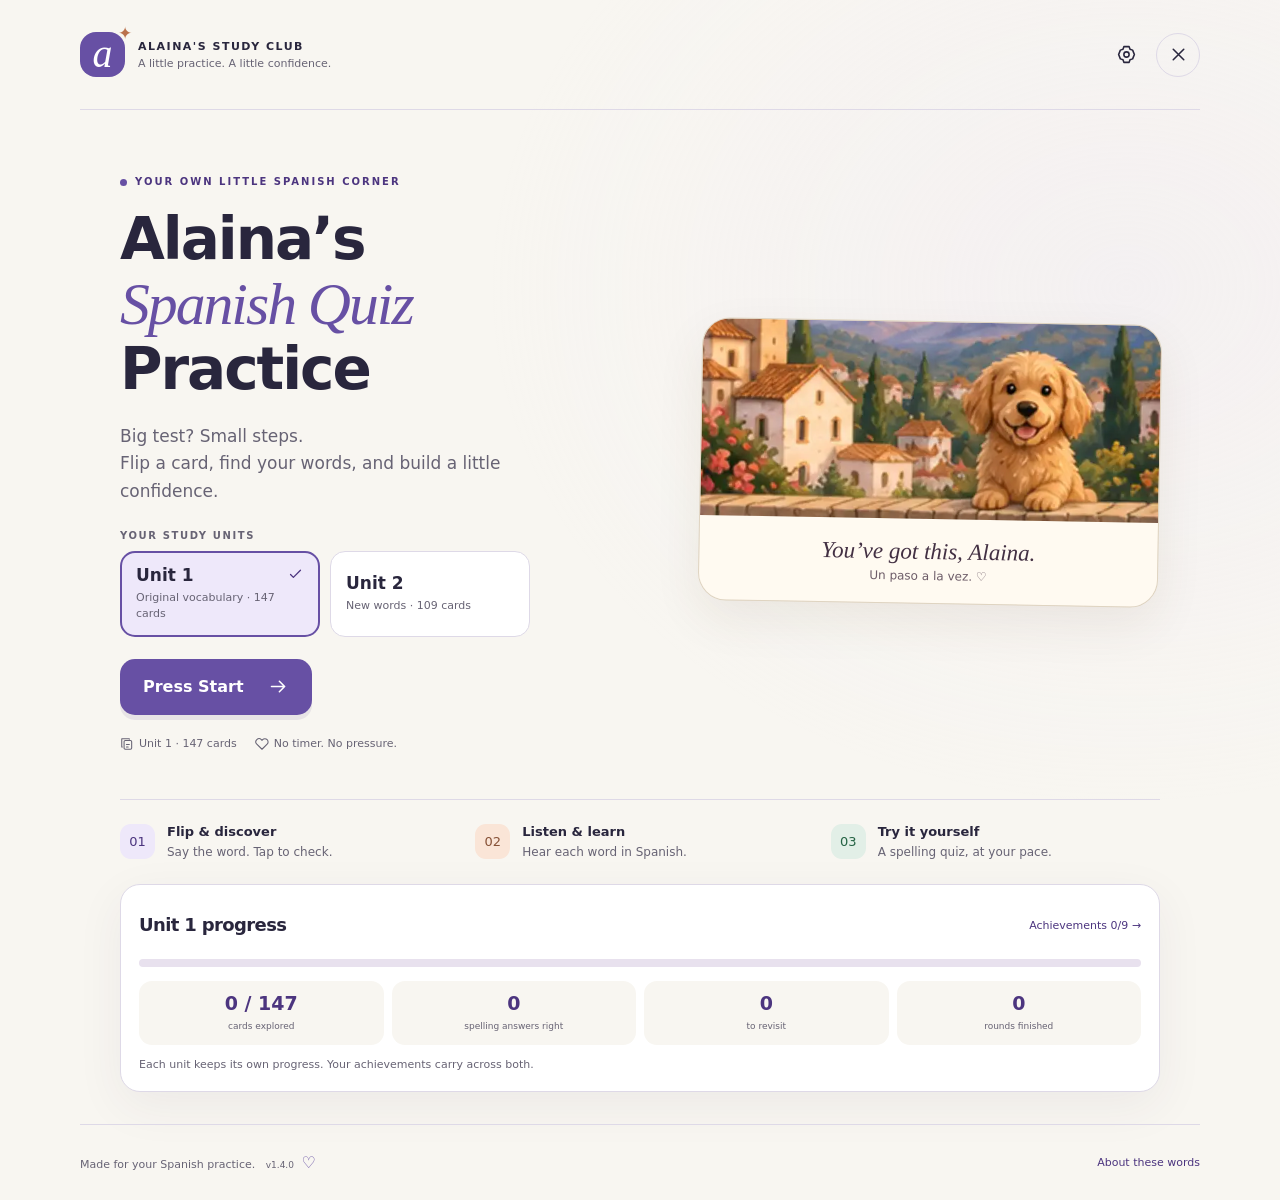
==== commit 46259def: "Materialize validated Unit 2 release" ====
--- a/docs/index.html
+++ b/docs/index.html
@@ -3,8 +3,9 @@
 <head>
 <meta charset="utf-8">
 <meta name="viewport" content="width=device-width, initial-scale=1, viewport-fit=cover">
+<meta name="app-version" content="1.4.0">
 <meta name="theme-color" content="#f8f6f1">
-<meta name="description" content="A little practice, a little confidence. English-to-Spanish flashcards and spelling practice for Unit 1.">
+<meta name="description" content="A little practice, a little confidence. English-to-Spanish flashcards and spelling practice for Units 1 and 2.">
 <meta name="apple-mobile-web-app-title" content="Alaina’s Spanish">
 <meta name="referrer" content="no-referrer">
 <meta name="robots" content="noindex, nofollow">
@@ -32,6 +33,23 @@
 /* Comfortable touch areas, including accented letters and audio controls. */
 @media(pointer:coarse){.icon-button,.word-form .icon-button{min-width:44px;min-height:44px}.accent-key{min-height:44px;min-width:38px;padding:8px 9px}.segmented button{min-height:44px}.text-button{min-height:44px}.setting-select{font-size:16px}}
 @media(max-width:355px){.accent-key{min-width:32px;padding-left:6px;padding-right:6px}.accent-keys{gap:5px}}
+
+/* Progress dashboard and achievements */
+.progress-card{margin-top:22px;background:#fff;border:1px solid var(--line);border-radius:20px;padding:18px;box-shadow:var(--shadow)}
+.progress-card-top{display:flex;justify-content:space-between;align-items:center;gap:12px;margin-bottom:12px}.progress-card-top h2{font-size:18px;margin:0}.progress-card-top .text-button{font-size:11px}
+.progress-meter{height:8px;background:#e8e1ee;border-radius:99px;overflow:hidden}.progress-meter>span{display:block;height:100%;background:linear-gradient(90deg,var(--purple),#9d83cf);border-radius:99px}
+.progress-grid{display:grid;grid-template-columns:repeat(4,1fr);gap:8px;margin-top:14px}.progress-mini{background:var(--paper);border-radius:13px;padding:11px;text-align:center}.progress-mini strong{display:block;font-size:20px;color:var(--purple-dark)}.progress-mini small{font-size:9px;color:var(--muted)}
+.badge-grid{display:grid;grid-template-columns:1fr 1fr;gap:10px}.badge-card{border:1px solid var(--line);border-radius:15px;padding:13px;display:flex;gap:11px;align-items:flex-start}.badge-card.locked{opacity:.5;background:#faf9fb}.badge-icon{width:38px;height:38px;border-radius:12px;background:var(--lavender);display:grid;place-items:center;font-size:20px;flex:none}.badge-card.unlocked .badge-icon{background:#fff0cf}.badge-card strong{display:block;font-size:13px}.badge-card small{display:block;color:var(--muted);font-size:10px;margin-top:4px;line-height:1.4}
+@media(max-width:590px){.progress-card{padding:14px}.progress-grid{grid-template-columns:1fr 1fr}.badge-grid{grid-template-columns:1fr}}
+
+/* Listen & Spell keeps the answer out of the visual and accessible prompt. */
+.mode-grid{grid-template-columns:repeat(3,minmax(0,1fr))}.mode-card:nth-child(3) .mode-icon{background:var(--mint);color:var(--green)}
+.listen-prompt{text-align:center;padding:5px 0 18px}.listen-emblem{display:flex;justify-content:center;align-items:center;width:68px;height:68px;background:var(--mint);color:var(--green);border-radius:22px;margin:17px auto 14px}.listen-emblem .icon{width:31px;height:31px}.listen-prompt h2{font-size:25px;margin-bottom:6px}.listen-prompt p{font-size:12px;color:var(--muted);margin-bottom:12px}.listen-play{min-width:210px;min-height:50px}.listen-prompt .listen-status{margin:12px 0 0;min-height:20px;font-size:12px}.listen-prompt .listen-error{color:var(--red);margin:10px 0 0;font-size:12px}.listen-play:disabled{opacity:.65}
+@media(max-width:590px){.mode-grid{grid-template-columns:1fr 1fr}.mode-card:nth-child(3){grid-column:1/-1;display:flex;gap:14px;align-items:center}.mode-card:nth-child(3) .mode-icon{margin-bottom:0}.mode-card:nth-child(3)>div{padding-right:9px}.listen-prompt h2{font-size:23px}}
+/* Unit navigation stays outside the quiz to protect unfinished rounds. */
+.unit-picker{margin:18px 0 22px;text-align:left}.unit-picker-label{font-size:10px;font-weight:800;letter-spacing:1.6px;color:var(--muted);margin-bottom:10px}.unit-choices{display:grid;grid-template-columns:1fr 1fr;gap:10px}.unit-choice{text-align:left;min-width:0;min-height:76px;padding:13px 15px;border:1px solid var(--line);border-radius:15px;background:#fff}.unit-choice[aria-pressed=true]{background:var(--lavender);border:2px solid var(--purple);padding:12px 14px}.unit-choice strong{display:flex;align-items:center;justify-content:space-between;gap:8px;font-size:17px}.unit-choice small{display:block;font-size:11px;color:var(--muted);margin-top:5px;line-height:1.5}.unit-choice .icon{width:17px;height:17px;color:var(--purple-dark)}.unit-save-note{margin:12px 0 0;font-size:11px;line-height:1.5;color:var(--muted)}.topic-extra-note{font-size:11px;color:var(--muted);line-height:1.5;margin:13px 0 0}.unit-current{font-size:10px;font-weight:750;color:var(--purple-dark);margin:10px 0}.app-version{font-size:9px;color:var(--muted);margin-left:7px;white-space:nowrap}.topic:has(input[data-extra=true]){border-style:dashed}.home-hero .unit-picker{max-width:410px}.progress-mini strong{font-size:19px}.progress-card-top{flex-wrap:wrap}
+@media(max-width:590px){.home-hero .unit-picker{margin:18px auto;max-width:338px}.unit-choice{padding:12px;min-height:76px}.unit-choice[aria-pressed=true]{padding:11px}.unit-choice small{font-size:10px}.unit-save-note{font-size:10px}.unit-picker{margin-top:0}.site-footer{flex-wrap:wrap}.unit-current{font-size:10px}}
+
 </style>
 </head>
 <body>
@@ -41,12 +59,12 @@
   <nav class="header-actions" aria-label="App controls"><button class="icon-button" id="open-settings" aria-label="Settings" title="Settings"></button><button class="icon-button close-button" id="close-app" aria-label="Close practice" title="Close practice"></button></nav>
 </header>
 <main id="main" tabindex="-1"></main>
-<footer class="site-footer"><span>Made for your first Spanish test. <span class="footer-heart" aria-hidden="true">♡</span></span><button class="text-button" id="open-about">About these words</button></footer>
+<footer class="site-footer"><span>Made for your Spanish practice. <span class="app-version">v1.4.0</span> <span class="footer-heart" aria-hidden="true">♡</span></span><button class="text-button" id="open-about">About these words</button></footer>
 <div id="announcer" class="sr-only" aria-live="polite" aria-atomic="true"></div>
 <div id="toast" class="toast" role="status" hidden></div>
 <dialog id="modal" aria-labelledby="modal-title"></dialog>
 <noscript><div class="noscript">This practice app needs JavaScript. Please open it in Safari, Chrome, Edge, or Firefox with JavaScript enabled.</div></noscript>
-<script id="vocabulary-data" type="application/json">{"version":1,"title":"Alaina's Spanish Quiz Practice","source":"Reporteros 1 Revised Edition · supplied vocabulary photos","categories":[{"id":"numbers","name":"Numbers","spanish":"Los números","symbol":"123","description":"1–50, then 60, 70, 80, 90, 100","count":55},{"id":"personal","name":"Personal information","spanish":"Los datos personales","symbol":"Aa","description":"Names, age, birthday & more","count":7},{"id":"greetings","name":"Greetings","spanish":"Los saludos","symbol":"¡!","description":"Greet, kiss, shake hands & hug","count":4},{"id":"courtesy","name":"Courtesy & titles","spanish":"La cortesía y los títulos","symbol":"Sr.","description":"Nice to meet you & polite titles","count":5},{"id":"occupations","name":"Occupations","spanish":"Las ocupaciones","symbol":"✎","description":"People & what they do","count":13},{"id":"nationalities","name":"Nationalities","spanish":"Las nacionalidades","symbol":"◎","description":"All 35 on your sheets","count":35},{"id":"languages","name":"Languages","spanish":"Los idiomas","symbol":"ab","description":"All 28 on your sheets","count":28}],"cards":[{"id":"number-1","category":"numbers","en":"one","forms":["uno"],"source":"photo-3","note":"","number":1},{"id":"number-2","category":"numbers","en":"two","forms":["dos"],"source":"photo-3","note":"","number":2},{"id":"number-3","category":"numbers","en":"three","forms":["tres"],"source":"photo-3","note":"","number":3},{"id":"number-4","category":"numbers","en":"four","forms":["cuatro"],"source":"photo-3","note":"","number":4},{"id":"number-5","category":"numbers","en":"five","forms":["cinco"],"source":"photo-3","note":"","number":5},{"id":"number-6","category":"numbers","en":"six","forms":["seis"],"source":"photo-3","note":"","number":6},{"id":"number-7","category":"numbers","en":"seven","forms":["siete"],"source":"photo-3","note":"","number":7},{"id":"number-8","category":"numbers","en":"eight","forms":["ocho"],"source":"photo-3","note":"","number":8},{"id":"number-9","category":"numbers","en":"nine","forms":["nueve"],"source":"photo-3","note":"","number":9},{"id":"number-10","category":"numbers","en":"ten","forms":["diez"],"source":"photo-3","note":"","number":10},{"id":"number-11","category":"numbers","en":"eleven","forms":["once"],"source":"photo-3","note":"","number":11},{"id":"number-12","category":"numbers","en":"twelve","forms":["doce"],"source":"photo-3","note":"","number":12},{"id":"number-13","category":"numbers","en":"thirteen","forms":["trece"],"source":"photo-3","note":"","number":13},{"id":"number-14","category":"numbers","en":"fourteen","forms":["catorce"],"source":"photo-3","note":"","number":14},{"id":"number-15","category":"numbers","en":"fifteen","forms":["quince"],"source":"photo-3","note":"","number":15},{"id":"number-16","category":"numbers","en":"sixteen","forms":["dieciséis"],"source":"photo-3","note":"Write this number as one word.","number":16},{"id":"number-17","category":"numbers","en":"seventeen","forms":["diecisiete"],"source":"photo-3","note":"Write this number as one word.","number":17},{"id":"number-18","category":"numbers","en":"eighteen","forms":["dieciocho"],"source":"photo-3","note":"Write this number as one word.","number":18},{"id":"number-19","category":"numbers","en":"nineteen","forms":["diecinueve"],"source":"photo-3","note":"Write this number as one word.","number":19},{"id":"number-20","category":"numbers","en":"twenty","forms":["veinte"],"source":"photo-3","note":"Write this number as one word.","number":20},{"id":"number-21","category":"numbers","en":"twenty-one","forms":["veintiuno"],"source":"photo-3","note":"Write this number as one word.","number":21},{"id":"number-22","category":"numbers","en":"twenty-two","forms":["veintidós"],"source":"photo-3","note":"Write this number as one word.","number":22},{"id":"number-23","category":"numbers","en":"twenty-three","forms":["veintitrés"],"source":"photo-3","note":"Write this number as one word.","number":23},{"id":"number-24","category":"numbers","en":"twenty-four","forms":["veinticuatro"],"source":"photo-3","note":"Write this number as one word.","number":24},{"id":"number-25","category":"numbers","en":"twenty-five","forms":["veinticinco"],"source":"photo-3","note":"Write this number as one word.","number":25},{"id":"number-26","category":"numbers","en":"twenty-six","forms":["veintiséis"],"source":"photo-3","note":"Write this number as one word.","number":26},{"id":"number-27","category":"numbers","en":"twenty-seven","forms":["veintisiete"],"source":"photo-3","note":"Write this number as one word.","number":27},{"id":"number-28","category":"numbers","en":"twenty-eight","forms":["veintiocho"],"source":"photo-3","note":"Write this number as one word.","number":28},{"id":"number-29","category":"numbers","en":"twenty-nine","forms":["veintinueve"],"source":"photo-3","note":"Write this number as one word.","number":29},{"id":"number-30","category":"numbers","en":"thirty","forms":["treinta"],"source":"photo-3","note":"","number":30},{"id":"number-31","category":"numbers","en":"thirty-one","forms":["treinta y uno"],"source":"photo-2","note":"Use y between the tens and ones.","number":31},{"id":"number-32","category":"numbers","en":"thirty-two","forms":["treinta y dos"],"source":"photo-2","note":"Use y between the tens and ones.","number":32},{"id":"number-33","category":"numbers","en":"thirty-three","forms":["treinta y tres"],"source":"photo-2","note":"Use y between the tens and ones.","number":33},{"id":"number-34","category":"numbers","en":"thirty-four","forms":["treinta y cuatro"],"source":"photo-2","note":"Use y between the tens and ones.","number":34},{"id":"number-35","category":"numbers","en":"thirty-five","forms":["treinta y cinco"],"source":"photo-2","note":"Use y between the tens and ones.","number":35},{"id":"number-36","category":"numbers","en":"thirty-six","forms":["treinta y seis"],"source":"photo-2","note":"Use y between the tens and ones.","number":36},{"id":"number-37","category":"numbers","en":"thirty-seven","forms":["treinta y siete"],"source":"photo-2","note":"Use y between the tens and ones.","number":37},{"id":"number-38","category":"numbers","en":"thirty-eight","forms":["treinta y ocho"],"source":"photo-2","note":"Use y between the tens and ones.","number":38},{"id":"number-39","category":"numbers","en":"thirty-nine","forms":["treinta y nueve"],"source":"photo-2","note":"Use y between the tens and ones.","number":39},{"id":"number-40","category":"numbers","en":"forty","forms":["cuarenta"],"source":"photo-2","note":"","number":40},{"id":"number-41","category":"numbers","en":"forty-one","forms":["cuarenta y uno"],"source":"photo-2","note":"Use y between the tens and ones.","number":41},{"id":"number-42","category":"numbers","en":"forty-two","forms":["cuarenta y dos"],"source":"photo-2","note":"Use y between the tens and ones.","number":42},{"id":"number-43","category":"numbers","en":"forty-three","forms":["cuarenta y tres"],"source":"photo-2","note":"Use y between the tens and ones.","number":43},{"id":"number-44","category":"numbers","en":"forty-four","forms":["cuarenta y cuatro"],"source":"photo-2","note":"Use y between the tens and ones.","number":44},{"id":"number-45","category":"numbers","en":"forty-five","forms":["cuarenta y cinco"],"source":"photo-2","note":"Use y between the tens and ones.","number":45},{"id":"number-46","category":"numbers","en":"forty-six","forms":["cuarenta y seis"],"source":"photo-2","note":"Use y between the tens and ones.","number":46},{"id":"number-47","category":"numbers","en":"forty-seven","forms":["cuarenta y siete"],"source":"photo-2","note":"Use y between the tens and ones.","number":47},{"id":"number-48","category":"numbers","en":"forty-eight","forms":["cuarenta y ocho"],"source":"photo-2","note":"Use y between the tens and ones.","number":48},{"id":"number-49","category":"numbers","en":"forty-nine","forms":["cuarenta y nueve"],"source":"photo-2","note":"Use y between the tens and ones.","number":49},{"id":"number-50","category":"numbers","en":"fifty","forms":["cincuenta"],"source":"photo-2","note":"","number":50},{"id":"number-60","category":"numbers","en":"sixty","forms":["sesenta"],"source":"photo-2","note":"","number":60},{"id":"number-70","category":"numbers","en":"seventy","forms":["setenta"],"source":"photo-2","note":"","number":70},{"id":"number-80","category":"numbers","en":"eighty","forms":["ochenta"],"source":"photo-2","note":"","number":80},{"id":"number-90","category":"numbers","en":"ninety","forms":["noventa"],"source":"photo-2","note":"","number":90},{"id":"number-100","category":"numbers","en":"one hundred","forms":["cien"],"source":"photo-2","note":"","number":100},{"id":"personal-name","category":"personal","en":"name","forms":["el nombre"],"source":"photo-2","note":""},{"id":"personal-age","category":"personal","en":"age","forms":["la edad"],"source":"photo-2","note":""},{"id":"personal-country","category":"personal","en":"country","forms":["el país"],"source":"photo-2","note":""},{"id":"personal-occupation","category":"personal","en":"occupation","forms":["la ocupación"],"source":"photo-2","note":""},{"id":"personal-email","category":"personal","en":"email","forms":["el correo electrónico"],"source":"photo-2","note":""},{"id":"personal-phone","category":"personal","en":"telephone number","forms":["el número de teléfono"],"source":"photo-2","note":""},{"id":"personal-birthday","category":"personal","en":"birthday","forms":["el cumpleaños"],"source":"photo-2","note":""},{"id":"greeting-greet","category":"greetings","en":"to greet","forms":["saludar"],"source":"photo-1","note":""},{"id":"greeting-kiss","category":"greetings","en":"to kiss","forms":["dar un beso"],"source":"photo-1","note":""},{"id":"greeting-shake-hands","category":"greetings","en":"to shake hands","forms":["dar un apretón de manos"],"source":"photo-1","note":""},{"id":"greeting-hug","category":"greetings","en":"to hug","forms":["dar un abrazo"],"source":"photo-1","note":""},{"id":"courtesy-nice-to-meet","category":"courtesy","en":"Nice to meet you","forms":["encantado","encantada","mucho gusto"],"source":"photo-1","note":"Any one of these three answers works. Encantado / encantada describes the speaker; mucho gusto does not change."},{"id":"courtesy-mr","category":"courtesy","en":"Mr. Rodríguez","forms":["el señor Rodríguez"],"source":"photo-1","note":"Keep the accent in Rodríguez. The article el is optional in this quiz."},{"id":"courtesy-mrs","category":"courtesy","en":"Mrs. Martínez","forms":["la señora Martínez"],"source":"photo-1","note":"Keep the accent in Martínez. The article la is optional in this quiz."},{"id":"courtesy-miss","category":"courtesy","en":"Miss Rivera","forms":["la señorita Rivera"],"source":"photo-1","note":""},{"id":"courtesy-don-dona","category":"courtesy","en":"Mrs. Ana and Mr. Roberto","forms":["doña Ana y don Roberto"],"source":"photo-1","note":"Use the respectful first-name titles from your sheet: doña and don. Doña is a courtesy title, not a statement of marital status."},{"id":"job-actor","category":"occupations","en":"actor / actress","forms":["el actor","la actriz"],"source":"photo-1","note":"Either form is accepted. Articles are optional; when included, they must match the noun."},{"id":"job-astronaut","category":"occupations","en":"astronaut","forms":["el astronauta","la astronauta"],"source":"photo-1","note":"Either form is accepted. Articles are optional; when included, they must match the noun."},{"id":"job-singer","category":"occupations","en":"singer","forms":["el cantante","la cantante"],"source":"photo-1","note":"Either form is accepted. Articles are optional; when included, they must match the noun."},{"id":"job-chef","category":"occupations","en":"chef","forms":["el cocinero","la cocinera"],"source":"photo-1","note":"Either form is accepted. Articles are optional; when included, they must match the noun."},{"id":"job-athlete","category":"occupations","en":"athlete","forms":["el deportista","la deportista"],"source":"photo-1","note":"Either form is accepted. Articles are optional; when included, they must match the noun."},{"id":"job-director","category":"occupations","en":"director","forms":["el director","la directora"],"source":"photo-1","note":"Either form is accepted. Articles are optional; when included, they must match the noun."},{"id":"job-doctor","category":"occupations","en":"doctor","forms":["el doctor","la doctora"],"source":"photo-1","note":"Either form is accepted. Articles are optional; when included, they must match the noun."},{"id":"job-writer","category":"occupations","en":"writer","forms":["el escritor","la escritora"],"source":"photo-1","note":"Either form is accepted. Articles are optional; when included, they must match the noun."},{"id":"job-student","category":"occupations","en":"student","forms":["el estudiante","la estudiante"],"source":"photo-1","note":"Either form is accepted. Articles are optional; when included, they must match the noun."},{"id":"job-photographer","category":"occupations","en":"photographer","forms":["el fotógrafo","la fotógrafa"],"source":"photo-1","note":"Either form is accepted. Articles are optional; when included, they must match the noun."},{"id":"job-judge","category":"occupations","en":"judge","forms":["el juez","la jueza"],"source":"photo-1","note":"Either form is accepted. Articles are optional; when included, they must match the noun.","alternatives":["la juez"]},{"id":"job-journalist","category":"occupations","en":"journalist","forms":["el periodista","la periodista"],"source":"photo-1","note":"Either form is accepted. Articles are optional; when included, they must match the noun."},{"id":"job-teacher","category":"occupations","en":"teacher","forms":["el profesor","la profesora"],"source":"photo-1","note":"Either form is accepted. Articles are optional; when included, they must match the noun."},{"id":"nationality-spanish","category":"nationalities","en":"Spanish","forms":["español","española"],"source":"photo-1","note":"Either the masculine or feminine form is accepted."},{"id":"nationality-equatorial-guinean","category":"nationalities","en":"Equatorial Guinean","forms":["guineano","guineana"],"source":"photo-5","note":"Your sheet uses guineano / guineana, which the RAE also accepts for Equatorial Guinea. Ecuatoguineano / ecuatoguineana is more specific and is also accepted.","alternatives":["ecuatoguineano","ecuatoguineana"]},{"id":"nationality-cuban","category":"nationalities","en":"Cuban","forms":["cubano","cubana"],"source":"photo-5","note":"Either the masculine or feminine form is accepted."},{"id":"nationality-dominican","category":"nationalities","en":"Dominican","forms":["dominicano","dominicana"],"source":"photo-5","note":"Either the masculine or feminine form is accepted."},{"id":"nationality-puerto-rican","category":"nationalities","en":"Puerto Rican","forms":["puertorriqueño","puertorriqueña"],"source":"photo-5","note":"Either the masculine or feminine form is accepted."},{"id":"nationality-canadian","category":"nationalities","en":"Canadian","forms":["canadiense"],"source":"photo-5","note":"This nationality has the same form for masculine and feminine."},{"id":"nationality-american","category":"nationalities","en":"American (from the United States)","forms":["estadounidense"],"source":"photo-5","note":"This nationality has the same form for masculine and feminine."},{"id":"nationality-mexican","category":"nationalities","en":"Mexican","forms":["mexicano","mexicana"],"source":"photo-5","note":"Either the masculine or feminine form is accepted."},{"id":"nationality-costa-rican","category":"nationalities","en":"Costa Rican","forms":["costarricense"],"source":"photo-5","note":"This nationality has the same form for masculine and feminine."},{"id":"nationality-guatemalan","category":"nationalities","en":"Guatemalan","forms":["guatemalteco","guatemalteca"],"source":"photo-5","note":"Either the masculine or feminine form is accepted."},{"id":"nationality-honduran","category":"nationalities","en":"Honduran","forms":["hondureño","hondureña"],"source":"photo-5","note":"Either the masculine or feminine form is accepted."},{"id":"nationality-nicaraguan","category":"nationalities","en":"Nicaraguan","forms":["nicaragüense"],"source":"photo-5","note":"This nationality has the same form for masculine and feminine. Keep the two dots on ü."},{"id":"nationality-panamanian","category":"nationalities","en":"Panamanian","forms":["panameño","panameña"],"source":"photo-5","note":"Either the masculine or feminine form is accepted."},{"id":"nationality-salvadoran","category":"nationalities","en":"Salvadoran","forms":["salvadoreño","salvadoreña"],"source":"photo-5","note":"Either the masculine or feminine form is accepted."},{"id":"nationality-argentinian","category":"nationalities","en":"Argentinian","forms":["argentino","argentina"],"source":"photo-5","note":"Either the masculine or feminine form is accepted."},{"id":"nationality-bolivian","category":"nationalities","en":"Bolivian","forms":["boliviano","boliviana"],"source":"photo-5","note":"Either the masculine or feminine form is accepted."},{"id":"nationality-chilean","category":"nationalities","en":"Chilean","forms":["chileno","chilena"],"source":"photo-5","note":"Either the masculine or feminine form is accepted."},{"id":"nationality-colombian","category":"nationalities","en":"Colombian","forms":["colombiano","colombiana"],"source":"photo-5","note":"Either the masculine or feminine form is accepted."},{"id":"nationality-ecuadorian","category":"nationalities","en":"Ecuadorian","forms":["ecuatoriano","ecuatoriana"],"source":"photo-5","note":"Either the masculine or feminine form is accepted."},{"id":"nationality-peruvian","category":"nationalities","en":"Peruvian","forms":["peruano","peruana"],"source":"photo-5","note":"Either the masculine or feminine form is accepted."},{"id":"nationality-paraguayan","category":"nationalities","en":"Paraguayan","forms":["paraguayo","paraguaya"],"source":"photo-5","note":"Either the masculine or feminine form is accepted."},{"id":"nationality-uruguayan","category":"nationalities","en":"Uruguayan","forms":["uruguayo","uruguaya"],"source":"photo-5","note":"Either the masculine or feminine form is accepted."},{"id":"nationality-venezuelan","category":"nationalities","en":"Venezuelan","forms":["venezolano","venezolana"],"source":"photo-5","note":"Either the masculine or feminine form is accepted."},{"id":"nationality-german","category":"nationalities","en":"German","forms":["alemán","alemana"],"source":"photo-5","note":"Either the masculine or feminine form is accepted."},{"id":"nationality-australian","category":"nationalities","en":"Australian","forms":["australiano","australiana"],"source":"photo-5","note":"Either the masculine or feminine form is accepted."},{"id":"nationality-brazilian","category":"nationalities","en":"Brazilian","forms":["brasileño","brasileña"],"source":"photo-5","note":"Either the masculine or feminine form is accepted."},{"id":"nationality-british","category":"nationalities","en":"British","forms":["británico","británica"],"source":"photo-5","note":"Either the masculine or feminine form is accepted."},{"id":"nationality-chinese","category":"nationalities","en":"Chinese","forms":["chino","china"],"source":"photo-5","note":"Either the masculine or feminine form is accepted."},{"id":"nationality-french","category":"nationalities","en":"French","forms":["francés","francesa"],"source":"photo-4","note":"Either the masculine or feminine form is accepted."},{"id":"nationality-irish","category":"nationalities","en":"Irish","forms":["irlandés","irlandesa"],"source":"photo-4","note":"Either the masculine or feminine form is accepted."},{"id":"nationality-italian","category":"nationalities","en":"Italian","forms":["italiano","italiana"],"source":"photo-4","note":"Either the masculine or feminine form is accepted."},{"id":"nationality-japanese","category":"nationalities","en":"Japanese","forms":["japonés","japonesa"],"source":"photo-4","note":"Either the masculine or feminine form is accepted."},{"id":"nationality-nigerian","category":"nationalities","en":"Nigerian","forms":["nigeriano","nigeriana"],"source":"photo-4","note":"Either the masculine or feminine form is accepted."},{"id":"nationality-polish","category":"nationalities","en":"Polish","forms":["polaco","polaca"],"source":"photo-4","note":"Either the masculine or feminine form is accepted."},{"id":"nationality-russian","category":"nationalities","en":"Russian","forms":["ruso","rusa"],"source":"photo-4","note":"Either the masculine or feminine form is accepted."},{"id":"language-german","category":"languages","en":"German (language)","forms":["el alemán"],"source":"photo-4","note":"This card asks for the language, not a nationality. The article el is optional."},{"id":"language-arabic","category":"languages","en":"Arabic (language)","forms":["el árabe"],"source":"photo-4","note":"This card asks for the language, not a nationality. The article el is optional."},{"id":"language-aymara","category":"languages","en":"Aymara (language)","forms":["el aymara"],"source":"photo-4","note":"Your worksheet spells this el aymara. The RAE recommends el aimara in Spanish. Both spellings are accepted here; check which your teacher expects.","alternatives":["el aimara"]},{"id":"language-chinese","category":"languages","en":"Chinese (language)","forms":["el chino"],"source":"photo-4","note":"This card asks for the language, not a nationality. The article el is optional."},{"id":"language-korean","category":"languages","en":"Korean (language)","forms":["el coreano"],"source":"photo-4","note":"This card asks for the language, not a nationality. The article el is optional."},{"id":"language-catalan","category":"languages","en":"Catalan (language)","forms":["el catalán"],"source":"photo-4","note":"This card asks for the language, not a nationality. The article el is optional."},{"id":"language-spanish","category":"languages","en":"Spanish (language)","forms":["el español"],"source":"photo-4","note":"This card asks for the language, not a nationality. The article el is optional."},{"id":"language-french","category":"languages","en":"French (language)","forms":["el francés"],"source":"photo-4","note":"This card asks for the language, not a nationality. The article el is optional."},{"id":"language-galician","category":"languages","en":"Galician (language)","forms":["el gallego"],"source":"photo-4","note":"This card asks for the language, not a nationality. The article el is optional."},{"id":"language-greek","category":"languages","en":"Greek (language)","forms":["el griego"],"source":"photo-4","note":"This card asks for the language, not a nationality. The article el is optional."},{"id":"language-guarani","category":"languages","en":"Guaraní (language)","forms":["el guaraní"],"source":"photo-4","note":"This card asks for the language, not a nationality. The article el is optional."},{"id":"language-hindi","category":"languages","en":"Hindi (language)","forms":["el hindi"],"source":"photo-4","note":"This card asks for the language, not a nationality. The article el is optional."},{"id":"language-hebrew","category":"languages","en":"Hebrew (language)","forms":["el hebreo"],"source":"photo-4","note":"This card asks for the language, not a nationality. The article el is optional."},{"id":"language-dutch","category":"languages","en":"Dutch (language)","forms":["el holandés"],"source":"photo-4","note":"This card asks for the language, not a nationality. The article el is optional."},{"id":"language-english","category":"languages","en":"English (language)","forms":["el inglés"],"source":"photo-4","note":"This card asks for the language, not a nationality. The article el is optional."},{"id":"language-italian","category":"languages","en":"Italian (language)","forms":["el italiano"],"source":"photo-4","note":"This card asks for the language, not a nationality. The article el is optional."},{"id":"language-japanese","category":"languages","en":"Japanese (language)","forms":["el japonés"],"source":"photo-4","note":"This card asks for the language, not a nationality. The article el is optional."},{"id":"language-lakota","category":"languages","en":"Lakota (language)","forms":["el lakota"],"source":"photo-4","note":"This card asks for the language, not a nationality. The article el is optional."},{"id":"language-nahuatl","category":"languages","en":"Nahuatl (language)","forms":["el náhuatl"],"source":"photo-4","note":"This card asks for the language, not a nationality. The article el is optional."},{"id":"language-navajo","category":"languages","en":"Navajo (language)","forms":["el navajo"],"source":"photo-4","note":"This card asks for the language, not a nationality. The article el is optional."},{"id":"language-polish","category":"languages","en":"Polish (language)","forms":["el polaco"],"source":"photo-4","note":"This card asks for the language, not a nationality. The article el is optional."},{"id":"language-portuguese","category":"languages","en":"Portuguese (language)","forms":["el portugués"],"source":"photo-4","note":"This card asks for the language, not a nationality. The article el is optional."},{"id":"language-quechua","category":"languages","en":"Quechua (language)","forms":["el quechua"],"source":"photo-4","note":"This card asks for the language, not a nationality. The article el is optional."},{"id":"language-russian","category":"languages","en":"Russian (language)","forms":["el ruso"],"source":"photo-4","note":"This card asks for the language, not a nationality. The article el is optional."},{"id":"language-tagalog","category":"languages","en":"Tagalog (language)","forms":["el tagalo"],"source":"photo-4","note":"This card asks for the language, not a nationality. The article el is optional."},{"id":"language-thai","category":"languages","en":"Thai (language)","forms":["el tailandés"],"source":"photo-4","note":"This card asks for the language, not a nationality. The article el is optional."},{"id":"language-vietnamese","category":"languages","en":"Vietnamese (language)","forms":["el vietnamita"],"source":"photo-4","note":"This card asks for the language, not a nationality. The article el is optional."},{"id":"language-basque","category":"languages","en":"Basque (language)","forms":["el vasco"],"source":"photo-4","note":"This card asks for the language, not a nationality. The article el is optional."}]}</script>
+<script id="vocabulary-data" type="application/json">{"version":2,"title":"Alaina's Spanish Quiz Practice","source":"Reporteros 1 Revised Edition · supplied vocabulary photos","categories":[{"id":"numbers","name":"Numbers","spanish":"Los números","symbol":"123","description":"1–50, then 60, 70, 80, 90, 100","count":55},{"id":"personal","name":"Personal information","spanish":"Los datos personales","symbol":"Aa","description":"Names, age, birthday & more","count":7},{"id":"greetings","name":"Greetings","spanish":"Los saludos","symbol":"¡!","description":"Greet, kiss, shake hands & hug","count":4},{"id":"courtesy","name":"Courtesy & titles","spanish":"La cortesía y los títulos","symbol":"Sr.","description":"Nice to meet you & polite titles","count":5},{"id":"occupations","name":"Occupations","spanish":"Las ocupaciones","symbol":"✎","description":"People & what they do","count":13},{"id":"nationalities","name":"Nationalities","spanish":"Las nacionalidades","symbol":"◎","description":"All 35 on your sheets","count":35},{"id":"languages","name":"Languages","spanish":"Los idiomas","symbol":"ab","description":"All 28 on your sheets","count":28},{"id":"u2-greetings","name":"Greetings & goodbyes","spanish":"Saludos y despedidas","symbol":"✦","description":"16 expressions, grouped by meaning","unit":"unit2","supplemental":false,"count":13},{"id":"u2-days","name":"Days of the week","spanish":"Los días de la semana","symbol":"✦","description":"All 7 days, including their accents","unit":"unit2","supplemental":false,"count":7},{"id":"u2-numbers","name":"Numbers 0–31","spanish":"Los números","symbol":"✦","description":"32 number cards; includes cero","unit":"unit2","supplemental":false,"count":32},{"id":"u2-months","name":"Months","spanish":"Los meses","symbol":"✦","description":"All 12 months","unit":"unit2","supplemental":false,"count":12},{"id":"u2-seasons","name":"Seasons","spanish":"Las estaciones","symbol":"✦","description":"Winter, spring, summer & fall","unit":"unit2","supplemental":false,"count":4},{"id":"u2-weather","name":"Weather","spanish":"El tiempo","symbol":"✦","description":"10 conditions + llover and nevar","unit":"unit2","supplemental":false,"count":12},{"id":"u2-classroom","name":"Classroom objects","spanish":"En el salón de clase","symbol":"✦","description":"All 9 pictured objects","unit":"unit2","supplemental":false,"count":9},{"id":"u2-phrases","name":"Extra: dates & phrases","spanish":"Fechas y preguntas","symbol":"✦","description":"Optional: visible questions and sentence starters","unit":"unit2","supplemental":true,"count":12},{"id":"u2-map","name":"Extra: map labels","spanish":"Los hemisferios","symbol":"✦","description":"Optional: hemispheres, equator & oceans","unit":"unit2","supplemental":true,"count":8}],"cards":[{"id":"number-1","category":"numbers","en":"one","forms":["uno"],"source":"photo-3","note":"","number":1},{"id":"number-2","category":"numbers","en":"two","forms":["dos"],"source":"photo-3","note":"","number":2},{"id":"number-3","category":"numbers","en":"three","forms":["tres"],"source":"photo-3","note":"","number":3},{"id":"number-4","category":"numbers","en":"four","forms":["cuatro"],"source":"photo-3","note":"","number":4},{"id":"number-5","category":"numbers","en":"five","forms":["cinco"],"source":"photo-3","note":"","number":5},{"id":"number-6","category":"numbers","en":"six","forms":["seis"],"source":"photo-3","note":"","number":6},{"id":"number-7","category":"numbers","en":"seven","forms":["siete"],"source":"photo-3","note":"","number":7},{"id":"number-8","category":"numbers","en":"eight","forms":["ocho"],"source":"photo-3","note":"","number":8},{"id":"number-9","category":"numbers","en":"nine","forms":["nueve"],"source":"photo-3","note":"","number":9},{"id":"number-10","category":"numbers","en":"ten","forms":["diez"],"source":"photo-3","note":"","number":10},{"id":"number-11","category":"numbers","en":"eleven","forms":["once"],"source":"photo-3","note":"","number":11},{"id":"number-12","category":"numbers","en":"twelve","forms":["doce"],"source":"photo-3","note":"","number":12},{"id":"number-13","category":"numbers","en":"thirteen","forms":["trece"],"source":"photo-3","note":"","number":13},{"id":"number-14","category":"numbers","en":"fourteen","forms":["catorce"],"source":"photo-3","note":"","number":14},{"id":"number-15","category":"numbers","en":"fifteen","forms":["quince"],"source":"photo-3","note":"","number":15},{"id":"number-16","category":"numbers","en":"sixteen","forms":["dieciséis"],"source":"photo-3","note":"Write this number as one word.","number":16},{"id":"number-17","category":"numbers","en":"seventeen","forms":["diecisiete"],"source":"photo-3","note":"Write this number as one word.","number":17},{"id":"number-18","category":"numbers","en":"eighteen","forms":["dieciocho"],"source":"photo-3","note":"Write this number as one word.","number":18},{"id":"number-19","category":"numbers","en":"nineteen","forms":["diecinueve"],"source":"photo-3","note":"Write this number as one word.","number":19},{"id":"number-20","category":"numbers","en":"twenty","forms":["veinte"],"source":"photo-3","note":"Write this number as one word.","number":20},{"id":"number-21","category":"numbers","en":"twenty-one","forms":["veintiuno"],"source":"photo-3","note":"Write this number as one word.","number":21},{"id":"number-22","category":"numbers","en":"twenty-two","forms":["veintidós"],"source":"photo-3","note":"Write this number as one word.","number":22},{"id":"number-23","category":"numbers","en":"twenty-three","forms":["veintitrés"],"source":"photo-3","note":"Write this number as one word.","number":23},{"id":"number-24","category":"numbers","en":"twenty-four","forms":["veinticuatro"],"source":"photo-3","note":"Write this number as one word.","number":24},{"id":"number-25","category":"numbers","en":"twenty-five","forms":["veinticinco"],"source":"photo-3","note":"Write this number as one word.","number":25},{"id":"number-26","category":"numbers","en":"twenty-six","forms":["veintiséis"],"source":"photo-3","note":"Write this number as one word.","number":26},{"id":"number-27","category":"numbers","en":"twenty-seven","forms":["veintisiete"],"source":"photo-3","note":"Write this number as one word.","number":27},{"id":"number-28","category":"numbers","en":"twenty-eight","forms":["veintiocho"],"source":"photo-3","note":"Write this number as one word.","number":28},{"id":"number-29","category":"numbers","en":"twenty-nine","forms":["veintinueve"],"source":"photo-3","note":"Write this number as one word.","number":29},{"id":"number-30","category":"numbers","en":"thirty","forms":["treinta"],"source":"photo-3","note":"","number":30},{"id":"number-31","category":"numbers","en":"thirty-one","forms":["treinta y uno"],"source":"photo-2","note":"Use y between the tens and ones.","number":31},{"id":"number-32","category":"numbers","en":"thirty-two","forms":["treinta y dos"],"source":"photo-2","note":"Use y between the tens and ones.","number":32},{"id":"number-33","category":"numbers","en":"thirty-three","forms":["treinta y tres"],"source":"photo-2","note":"Use y between the tens and ones.","number":33},{"id":"number-34","category":"numbers","en":"thirty-four","forms":["treinta y cuatro"],"source":"photo-2","note":"Use y between the tens and ones.","number":34},{"id":"number-35","category":"numbers","en":"thirty-five","forms":["treinta y cinco"],"source":"photo-2","note":"Use y between the tens and ones.","number":35},{"id":"number-36","category":"numbers","en":"thirty-six","forms":["treinta y seis"],"source":"photo-2","note":"Use y between the tens and ones.","number":36},{"id":"number-37","category":"numbers","en":"thirty-seven","forms":["treinta y siete"],"source":"photo-2","note":"Use y between the tens and ones.","number":37},{"id":"number-38","category":"numbers","en":"thirty-eight","forms":["treinta y ocho"],"source":"photo-2","note":"Use y between the tens and ones.","number":38},{"id":"number-39","category":"numbers","en":"thirty-nine","forms":["treinta y nueve"],"source":"photo-2","note":"Use y between the tens and ones.","number":39},{"id":"number-40","category":"numbers","en":"forty","forms":["cuarenta"],"source":"photo-2","note":"","number":40},{"id":"number-41","category":"numbers","en":"forty-one","forms":["cuarenta y uno"],"source":"photo-2","note":"Use y between the tens and ones.","number":41},{"id":"number-42","category":"numbers","en":"forty-two","forms":["cuarenta y dos"],"source":"photo-2","note":"Use y between the tens and ones.","number":42},{"id":"number-43","category":"numbers","en":"forty-three","forms":["cuarenta y tres"],"source":"photo-2","note":"Use y between the tens and ones.","number":43},{"id":"number-44","category":"numbers","en":"forty-four","forms":["cuarenta y cuatro"],"source":"photo-2","note":"Use y between the tens and ones.","number":44},{"id":"number-45","category":"numbers","en":"forty-five","forms":["cuarenta y cinco"],"source":"photo-2","note":"Use y between the tens and ones.","number":45},{"id":"number-46","category":"numbers","en":"forty-six","forms":["cuarenta y seis"],"source":"photo-2","note":"Use y between the tens and ones.","number":46},{"id":"number-47","category":"numbers","en":"forty-seven","forms":["cuarenta y siete"],"source":"photo-2","note":"Use y between the tens and ones.","number":47},{"id":"number-48","category":"numbers","en":"forty-eight","forms":["cuarenta y ocho"],"source":"photo-2","note":"Use y between the tens and ones.","number":48},{"id":"number-49","category":"numbers","en":"forty-nine","forms":["cuarenta y nueve"],"source":"photo-2","note":"Use y between the tens and ones.","number":49},{"id":"number-50","category":"numbers","en":"fifty","forms":["cincuenta"],"source":"photo-2","note":"","number":50},{"id":"number-60","category":"numbers","en":"sixty","forms":["sesenta"],"source":"photo-2","note":"","number":60},{"id":"number-70","category":"numbers","en":"seventy","forms":["setenta"],"source":"photo-2","note":"","number":70},{"id":"number-80","category":"numbers","en":"eighty","forms":["ochenta"],"source":"photo-2","note":"","number":80},{"id":"number-90","category":"numbers","en":"ninety","forms":["noventa"],"source":"photo-2","note":"","number":90},{"id":"number-100","category":"numbers","en":"one hundred","forms":["cien"],"source":"photo-2","note":"","number":100},{"id":"personal-name","category":"personal","en":"name","forms":["el nombre"],"source":"photo-2","note":""},{"id":"personal-age","category":"personal","en":"age","forms":["la edad"],"source":"photo-2","note":""},{"id":"personal-country","category":"personal","en":"country","forms":["el país"],"source":"photo-2","note":""},{"id":"personal-occupation","category":"personal","en":"occupation","forms":["la ocupación"],"source":"photo-2","note":""},{"id":"personal-email","category":"personal","en":"email","forms":["el correo electrónico"],"source":"photo-2","note":""},{"id":"personal-phone","category":"personal","en":"telephone number","forms":["el número de teléfono"],"source":"photo-2","note":""},{"id":"personal-birthday","category":"personal","en":"birthday","forms":["el cumpleaños"],"source":"photo-2","note":""},{"id":"greeting-greet","category":"greetings","en":"to greet","forms":["saludar"],"source":"photo-1","note":""},{"id":"greeting-kiss","category":"greetings","en":"to kiss","forms":["dar un beso"],"source":"photo-1","note":""},{"id":"greeting-shake-hands","category":"greetings","en":"to shake hands","forms":["dar un apretón de manos"],"source":"photo-1","note":""},{"id":"greeting-hug","category":"greetings","en":"to hug","forms":["dar un abrazo"],"source":"photo-1","note":""},{"id":"courtesy-nice-to-meet","category":"courtesy","en":"Nice to meet you","forms":["encantado","encantada","mucho gusto"],"source":"photo-1","note":"Any one of these three answers works. Encantado / encantada describes the speaker; mucho gusto does not change."},{"id":"courtesy-mr","category":"courtesy","en":"Mr. Rodríguez","forms":["el señor Rodríguez"],"source":"photo-1","note":"Keep the accent in Rodríguez. The article el is optional in this quiz."},{"id":"courtesy-mrs","category":"courtesy","en":"Mrs. Martínez","forms":["la señora Martínez"],"source":"photo-1","note":"Keep the accent in Martínez. The article la is optional in this quiz."},{"id":"courtesy-miss","category":"courtesy","en":"Miss Rivera","forms":["la señorita Rivera"],"source":"photo-1","note":""},{"id":"courtesy-don-dona","category":"courtesy","en":"Mrs. Ana and Mr. Roberto","forms":["doña Ana y don Roberto"],"source":"photo-1","note":"Use the respectful first-name titles from your sheet: doña and don. Doña is a courtesy title, not a statement of marital status."},{"id":"job-actor","category":"occupations","en":"actor / actress","forms":["el actor","la actriz"],"source":"photo-1","note":"Either form is accepted. Articles are optional; when included, they must match the noun."},{"id":"job-astronaut","category":"occupations","en":"astronaut","forms":["el astronauta","la astronauta"],"source":"photo-1","note":"Either form is accepted. Articles are optional; when included, they must match the noun."},{"id":"job-singer","category":"occupations","en":"singer","forms":["el cantante","la cantante"],"source":"photo-1","note":"Either form is accepted. Articles are optional; when included, they must match the noun."},{"id":"job-chef","category":"occupations","en":"chef","forms":["el cocinero","la cocinera"],"source":"photo-1","note":"Either form is accepted. Articles are optional; when included, they must match the noun."},{"id":"job-athlete","category":"occupations","en":"athlete","forms":["el deportista","la deportista"],"source":"photo-1","note":"Either form is accepted. Articles are optional; when included, they must match the noun."},{"id":"job-director","category":"occupations","en":"director","forms":["el director","la directora"],"source":"photo-1","note":"Either form is accepted. Articles are optional; when included, they must match the noun."},{"id":"job-doctor","category":"occupations","en":"doctor","forms":["el doctor","la doctora"],"source":"photo-1","note":"Either form is accepted. Articles are optional; when included, they must match the noun."},{"id":"job-writer","category":"occupations","en":"writer","forms":["el escritor","la escritora"],"source":"photo-1","note":"Either form is accepted. Articles are optional; when included, they must match the noun."},{"id":"job-student","category":"occupations","en":"student","forms":["el estudiante","la estudiante"],"source":"photo-1","note":"Either form is accepted. Articles are optional; when included, they must match the noun."},{"id":"job-photographer","category":"occupations","en":"photographer","forms":["el fotógrafo","la fotógrafa"],"source":"photo-1","note":"Either form is accepted. Articles are optional; when included, they must match the noun."},{"id":"job-judge","category":"occupations","en":"judge","forms":["el juez","la jueza"],"source":"photo-1","note":"Either form is accepted. Articles are optional; when included, they must match the noun.","alternatives":["la juez"]},{"id":"job-journalist","category":"occupations","en":"journalist","forms":["el periodista","la periodista"],"source":"photo-1","note":"Either form is accepted. Articles are optional; when included, they must match the noun."},{"id":"job-teacher","category":"occupations","en":"teacher","forms":["el profesor","la profesora"],"source":"photo-1","note":"Either form is accepted. Articles are optional; when included, they must match the noun."},{"id":"nationality-spanish","category":"nationalities","en":"Spanish","forms":["español","española"],"source":"photo-1","note":"Either the masculine or feminine form is accepted."},{"id":"nationality-equatorial-guinean","category":"nationalities","en":"Equatorial Guinean","forms":["guineano","guineana"],"source":"photo-5","note":"Your sheet uses guineano / guineana, which the RAE also accepts for Equatorial Guinea. Ecuatoguineano / ecuatoguineana is more specific and is also accepted.","alternatives":["ecuatoguineano","ecuatoguineana"]},{"id":"nationality-cuban","category":"nationalities","en":"Cuban","forms":["cubano","cubana"],"source":"photo-5","note":"Either the masculine or feminine form is accepted."},{"id":"nationality-dominican","category":"nationalities","en":"Dominican","forms":["dominicano","dominicana"],"source":"photo-5","note":"Either the masculine or feminine form is accepted."},{"id":"nationality-puerto-rican","category":"nationalities","en":"Puerto Rican","forms":["puertorriqueño","puertorriqueña"],"source":"photo-5","note":"Either the masculine or feminine form is accepted."},{"id":"nationality-canadian","category":"nationalities","en":"Canadian","forms":["canadiense"],"source":"photo-5","note":"This nationality has the same form for masculine and feminine."},{"id":"nationality-american","category":"nationalities","en":"American (from the United States)","forms":["estadounidense"],"source":"photo-5","note":"This nationality has the same form for masculine and feminine."},{"id":"nationality-mexican","category":"nationalities","en":"Mexican","forms":["mexicano","mexicana"],"source":"photo-5","note":"Either the masculine or feminine form is accepted."},{"id":"nationality-costa-rican","category":"nationalities","en":"Costa Rican","forms":["costarricense"],"source":"photo-5","note":"This nationality has the same form for masculine and feminine."},{"id":"nationality-guatemalan","category":"nationalities","en":"Guatemalan","forms":["guatemalteco","guatemalteca"],"source":"photo-5","note":"Either the masculine or feminine form is accepted."},{"id":"nationality-honduran","category":"nationalities","en":"Honduran","forms":["hondureño","hondureña"],"source":"photo-5","note":"Either the masculine or feminine form is accepted."},{"id":"nationality-nicaraguan","category":"nationalities","en":"Nicaraguan","forms":["nicaragüense"],"source":"photo-5","note":"This nationality has the same form for masculine and feminine. Keep the two dots on ü."},{"id":"nationality-panamanian","category":"nationalities","en":"Panamanian","forms":["panameño","panameña"],"source":"photo-5","note":"Either the masculine or feminine form is accepted."},{"id":"nationality-salvadoran","category":"nationalities","en":"Salvadoran","forms":["salvadoreño","salvadoreña"],"source":"photo-5","note":"Either the masculine or feminine form is accepted."},{"id":"nationality-argentinian","category":"nationalities","en":"Argentinian","forms":["argentino","argentina"],"source":"photo-5","note":"Either the masculine or feminine form is accepted."},{"id":"nationality-bolivian","category":"nationalities","en":"Bolivian","forms":["boliviano","boliviana"],"source":"photo-5","note":"Either the masculine or feminine form is accepted."},{"id":"nationality-chilean","category":"nationalities","en":"Chilean","forms":["chileno","chilena"],"source":"photo-5","note":"Either the masculine or feminine form is accepted."},{"id":"nationality-colombian","category":"nationalities","en":"Colombian","forms":["colombiano","colombiana"],"source":"photo-5","note":"Either the masculine or feminine form is accepted."},{"id":"nationality-ecuadorian","category":"nationalities","en":"Ecuadorian","forms":["ecuatoriano","ecuatoriana"],"source":"photo-5","note":"Either the masculine or feminine form is accepted."},{"id":"nationality-peruvian","category":"nationalities","en":"Peruvian","forms":["peruano","peruana"],"source":"photo-5","note":"Either the masculine or feminine form is accepted."},{"id":"nationality-paraguayan","category":"nationalities","en":"Paraguayan","forms":["paraguayo","paraguaya"],"source":"photo-5","note":"Either the masculine or feminine form is accepted."},{"id":"nationality-uruguayan","category":"nationalities","en":"Uruguayan","forms":["uruguayo","uruguaya"],"source":"photo-5","note":"Either the masculine or feminine form is accepted."},{"id":"nationality-venezuelan","category":"nationalities","en":"Venezuelan","forms":["venezolano","venezolana"],"source":"photo-5","note":"Either the masculine or feminine form is accepted."},{"id":"nationality-german","category":"nationalities","en":"German","forms":["alemán","alemana"],"source":"photo-5","note":"Either the masculine or feminine form is accepted."},{"id":"nationality-australian","category":"nationalities","en":"Australian","forms":["australiano","australiana"],"source":"photo-5","note":"Either the masculine or feminine form is accepted."},{"id":"nationality-brazilian","category":"nationalities","en":"Brazilian","forms":["brasileño","brasileña"],"source":"photo-5","note":"Either the masculine or feminine form is accepted."},{"id":"nationality-british","category":"nationalities","en":"British","forms":["británico","británica"],"source":"photo-5","note":"Either the masculine or feminine form is accepted."},{"id":"nationality-chinese","category":"nationalities","en":"Chinese","forms":["chino","china"],"source":"photo-5","note":"Either the masculine or feminine form is accepted."},{"id":"nationality-french","category":"nationalities","en":"French","forms":["francés","francesa"],"source":"photo-4","note":"Either the masculine or feminine form is accepted."},{"id":"nationality-irish","category":"nationalities","en":"Irish","forms":["irlandés","irlandesa"],"source":"photo-4","note":"Either the masculine or feminine form is accepted."},{"id":"nationality-italian","category":"nationalities","en":"Italian","forms":["italiano","italiana"],"source":"photo-4","note":"Either the masculine or feminine form is accepted."},{"id":"nationality-japanese","category":"nationalities","en":"Japanese","forms":["japonés","japonesa"],"source":"photo-4","note":"Either the masculine or feminine form is accepted."},{"id":"nationality-nigerian","category":"nationalities","en":"Nigerian","forms":["nigeriano","nigeriana"],"source":"photo-4","note":"Either the masculine or feminine form is accepted."},{"id":"nationality-polish","category":"nationalities","en":"Polish","forms":["polaco","polaca"],"source":"photo-4","note":"Either the masculine or feminine form is accepted."},{"id":"nationality-russian","category":"nationalities","en":"Russian","forms":["ruso","rusa"],"source":"photo-4","note":"Either the masculine or feminine form is accepted."},{"id":"language-german","category":"languages","en":"German (language)","forms":["el alemán"],"source":"photo-4","note":"This card asks for the language, not a nationality. The article el is optional."},{"id":"language-arabic","category":"languages","en":"Arabic (language)","forms":["el árabe"],"source":"photo-4","note":"This card asks for the language, not a nationality. The article el is optional."},{"id":"language-aymara","category":"languages","en":"Aymara (language)","forms":["el aymara"],"source":"photo-4","note":"Your worksheet spells this el aymara. The RAE recommends el aimara in Spanish. Both spellings are accepted here; check which your teacher expects.","alternatives":["el aimara"]},{"id":"language-chinese","category":"languages","en":"Chinese (language)","forms":["el chino"],"source":"photo-4","note":"This card asks for the language, not a nationality. The article el is optional."},{"id":"language-korean","category":"languages","en":"Korean (language)","forms":["el coreano"],"source":"photo-4","note":"This card asks for the language, not a nationality. The article el is optional."},{"id":"language-catalan","category":"languages","en":"Catalan (language)","forms":["el catalán"],"source":"photo-4","note":"This card asks for the language, not a nationality. The article el is optional."},{"id":"language-spanish","category":"languages","en":"Spanish (language)","forms":["el español"],"source":"photo-4","note":"This card asks for the language, not a nationality. The article el is optional."},{"id":"language-french","category":"languages","en":"French (language)","forms":["el francés"],"source":"photo-4","note":"This card asks for the language, not a nationality. The article el is optional."},{"id":"language-galician","category":"languages","en":"Galician (language)","forms":["el gallego"],"source":"photo-4","note":"This card asks for the language, not a nationality. The article el is optional."},{"id":"language-greek","category":"languages","en":"Greek (language)","forms":["el griego"],"source":"photo-4","note":"This card asks for the language, not a nationality. The article el is optional."},{"id":"language-guarani","category":"languages","en":"Guaraní (language)","forms":["el guaraní"],"source":"photo-4","note":"This card asks for the language, not a nationality. The article el is optional."},{"id":"language-hindi","category":"languages","en":"Hindi (language)","forms":["el hindi"],"source":"photo-4","note":"This card asks for the language, not a nationality. The article el is optional."},{"id":"language-hebrew","category":"languages","en":"Hebrew (language)","forms":["el hebreo"],"source":"photo-4","note":"This card asks for the language, not a nationality. The article el is optional."},{"id":"language-dutch","category":"languages","en":"Dutch (language)","forms":["el holandés"],"source":"photo-4","note":"This card asks for the language, not a nationality. The article el is optional."},{"id":"language-english","category":"languages","en":"English (language)","forms":["el inglés"],"source":"photo-4","note":"This card asks for the language, not a nationality. The article el is optional."},{"id":"language-italian","category":"languages","en":"Italian (language)","forms":["el italiano"],"source":"photo-4","note":"This card asks for the language, not a nationality. The article el is optional."},{"id":"language-japanese","category":"languages","en":"Japanese (language)","forms":["el japonés"],"source":"photo-4","note":"This card asks for the language, not a nationality. The article el is optional."},{"id":"language-lakota","category":"languages","en":"Lakota (language)","forms":["el lakota"],"source":"photo-4","note":"This card asks for the language, not a nationality. The article el is optional."},{"id":"language-nahuatl","category":"languages","en":"Nahuatl (language)","forms":["el náhuatl"],"source":"photo-4","note":"This card asks for the language, not a nationality. The article el is optional."},{"id":"language-navajo","category":"languages","en":"Navajo (language)","forms":["el navajo"],"source":"photo-4","note":"This card asks for the language, not a nationality. The article el is optional."},{"id":"language-polish","category":"languages","en":"Polish (language)","forms":["el polaco"],"source":"photo-4","note":"This card asks for the language, not a nationality. The article el is optional."},{"id":"language-portuguese","category":"languages","en":"Portuguese (language)","forms":["el portugués"],"source":"photo-4","note":"This card asks for the language, not a nationality. The article el is optional."},{"id":"language-quechua","category":"languages","en":"Quechua (language)","forms":["el quechua"],"source":"photo-4","note":"This card asks for the language, not a nationality. The article el is optional."},{"id":"language-russian","category":"languages","en":"Russian (language)","forms":["el ruso"],"source":"photo-4","note":"This card asks for the language, not a nationality. The article el is optional."},{"id":"language-tagalog","category":"languages","en":"Tagalog (language)","forms":["el tagalo"],"source":"photo-4","note":"This card asks for the language, not a nationality. The article el is optional."},{"id":"language-thai","category":"languages","en":"Thai (language)","forms":["el tailandés"],"source":"photo-4","note":"This card asks for the language, not a nationality. The article el is optional."},{"id":"language-vietnamese","category":"languages","en":"Vietnamese (language)","forms":["el vietnamita"],"source":"photo-4","note":"This card asks for the language, not a nationality. The article el is optional."},{"id":"language-basque","category":"languages","en":"Basque (language)","forms":["el vasco"],"source":"photo-4","note":"This card asks for the language, not a nationality. The article el is optional."},{"id":"u2-hello","category":"u2-greetings","en":"Hello","forms":["¡Hola!"],"source":"IMG_2355.jpeg","note":"Punctuation is optional in this practice quiz; accent marks still count.","punctuationOptional":true},{"id":"u2-how-are-you","category":"u2-greetings","en":"How are you?","forms":["¿Qué tal?","¿Cómo estás?"],"source":"IMG_2355.jpeg","note":"Punctuation is optional in this practice quiz; accent marks still count.","punctuationOptional":true},{"id":"u2-how-going","category":"u2-greetings","en":"How is it going?","forms":["¿Cómo te va?"],"source":"IMG_2355.jpeg","note":"Punctuation is optional in this practice quiz; accent marks still count.","punctuationOptional":true},{"id":"u2-fine-and-you","category":"u2-greetings","en":"I’m fine, and you?","forms":["Bien, ¿y tú?"],"source":"IMG_2355.jpeg","note":"Punctuation is optional in this practice quiz; accent marks still count.","punctuationOptional":true},{"id":"u2-fine-thanks","category":"u2-greetings","en":"I’m fine, thanks.","forms":["Bien, gracias."],"source":"IMG_2355.jpeg","note":"Punctuation is optional in this practice quiz; accent marks still count.","punctuationOptional":true},{"id":"u2-life","category":"u2-greetings","en":"How’s life treating you?","forms":["¿Qué es de tu vida?"],"source":"IMG_2355.jpeg","note":"Punctuation is optional in this practice quiz; accent marks still count.","punctuationOptional":true},{"id":"u2-morning","category":"u2-greetings","en":"Good morning","forms":["Buenos días."],"source":"IMG_2355.jpeg","note":"Punctuation is optional in this practice quiz; accent marks still count.","punctuationOptional":true},{"id":"u2-afternoon","category":"u2-greetings","en":"Good afternoon","forms":["Buenas tardes."],"source":"IMG_2355.jpeg","note":"Punctuation is optional in this practice quiz; accent marks still count.","punctuationOptional":true},{"id":"u2-night","category":"u2-greetings","en":"Good evening / Good night","forms":["Buenas noches."],"source":"IMG_2355.jpeg","note":"Punctuation is optional in this practice quiz; accent marks still count.","punctuationOptional":true},{"id":"u2-goodbye","category":"u2-greetings","en":"Goodbye","forms":["¡Adiós!","¡Chao!"],"source":"IMG_2355.jpeg","note":"Punctuation is optional in this practice quiz; accent marks still count.","punctuationOptional":true},{"id":"u2-tomorrow","category":"u2-greetings","en":"See you tomorrow","forms":["¡Hasta mañana!"],"source":"IMG_2355.jpeg","note":"Punctuation is optional in this practice quiz; accent marks still count.","punctuationOptional":true},{"id":"u2-soon","category":"u2-greetings","en":"See you soon","forms":["¡Hasta pronto!"],"source":"IMG_2355.jpeg","note":"Punctuation is optional in this practice quiz; accent marks still count.","punctuationOptional":true},{"id":"u2-later","category":"u2-greetings","en":"See you later","forms":["¡Hasta luego!","¡Nos vemos!"],"source":"IMG_2355.jpeg","note":"Punctuation is optional in this practice quiz; accent marks still count.","punctuationOptional":true},{"id":"u2-day-monday","category":"u2-days","en":"Monday","forms":["el lunes"],"source":"IMG_2356.jpeg","note":"Days are lowercase in Spanish. The article el is optional here.","punctuationOptional":true},{"id":"u2-day-tuesday","category":"u2-days","en":"Tuesday","forms":["el martes"],"source":"IMG_2356.jpeg","note":"Days are lowercase in Spanish. The article el is optional here.","punctuationOptional":true},{"id":"u2-day-wednesday","category":"u2-days","en":"Wednesday","forms":["el miércoles"],"source":"IMG_2356.jpeg","note":"Days are lowercase in Spanish. The article el is optional here.","punctuationOptional":true},{"id":"u2-day-thursday","category":"u2-days","en":"Thursday","forms":["el jueves"],"source":"IMG_2356.jpeg","note":"Days are lowercase in Spanish. The article el is optional here.","punctuationOptional":true},{"id":"u2-day-friday","category":"u2-days","en":"Friday","forms":["el viernes"],"source":"IMG_2356.jpeg","note":"Days are lowercase in Spanish. The article el is optional here.","punctuationOptional":true},{"id":"u2-day-saturday","category":"u2-days","en":"Saturday","forms":["el sábado"],"source":"IMG_2356.jpeg","note":"Days are lowercase in Spanish. The article el is optional here.","punctuationOptional":true},{"id":"u2-day-sunday","category":"u2-days","en":"Sunday","forms":["el domingo"],"source":"IMG_2356.jpeg","note":"Days are lowercase in Spanish. The article el is optional here.","punctuationOptional":true},{"id":"u2-number-0","category":"u2-numbers","en":"zero","forms":["cero"],"source":"IMG_2356.jpeg","note":"","punctuationOptional":true,"number":0},{"id":"u2-number-1","category":"u2-numbers","en":"one","forms":["uno"],"source":"IMG_2356.jpeg","note":"","punctuationOptional":true,"number":1},{"id":"u2-number-2","category":"u2-numbers","en":"two","forms":["dos"],"source":"IMG_2356.jpeg","note":"","punctuationOptional":true,"number":2},{"id":"u2-number-3","category":"u2-numbers","en":"three","forms":["tres"],"source":"IMG_2356.jpeg","note":"","punctuationOptional":true,"number":3},{"id":"u2-number-4","category":"u2-numbers","en":"four","forms":["cuatro"],"source":"IMG_2356.jpeg","note":"","punctuationOptional":true,"number":4},{"id":"u2-number-5","category":"u2-numbers","en":"five","forms":["cinco"],"source":"IMG_2356.jpeg","note":"","punctuationOptional":true,"number":5},{"id":"u2-number-6","category":"u2-numbers","en":"six","forms":["seis"],"source":"IMG_2356.jpeg","note":"","punctuationOptional":true,"number":6},{"id":"u2-number-7","category":"u2-numbers","en":"seven","forms":["siete"],"source":"IMG_2356.jpeg","note":"","punctuationOptional":true,"number":7},{"id":"u2-number-8","category":"u2-numbers","en":"eight","forms":["ocho"],"source":"IMG_2356.jpeg","note":"","punctuationOptional":true,"number":8},{"id":"u2-number-9","category":"u2-numbers","en":"nine","forms":["nueve"],"source":"IMG_2356.jpeg","note":"","punctuationOptional":true,"number":9},{"id":"u2-number-10","category":"u2-numbers","en":"ten","forms":["diez"],"source":"IMG_2356.jpeg","note":"","punctuationOptional":true,"number":10},{"id":"u2-number-11","category":"u2-numbers","en":"eleven","forms":["once"],"source":"IMG_2356.jpeg","note":"","punctuationOptional":true,"number":11},{"id":"u2-number-12","category":"u2-numbers","en":"twelve","forms":["doce"],"source":"IMG_2356.jpeg","note":"","punctuationOptional":true,"number":12},{"id":"u2-number-13","category":"u2-numbers","en":"thirteen","forms":["trece"],"source":"IMG_2356.jpeg","note":"","punctuationOptional":true,"number":13},{"id":"u2-number-14","category":"u2-numbers","en":"fourteen","forms":["catorce"],"source":"IMG_2356.jpeg","note":"","punctuationOptional":true,"number":14},{"id":"u2-number-15","category":"u2-numbers","en":"fifteen","forms":["quince"],"source":"IMG_2356.jpeg","note":"","punctuationOptional":true,"number":15},{"id":"u2-number-16","category":"u2-numbers","en":"sixteen","forms":["dieciséis"],"source":"IMG_2356.jpeg","note":"Write this number as one word.","punctuationOptional":true,"number":16},{"id":"u2-number-17","category":"u2-numbers","en":"seventeen","forms":["diecisiete"],"source":"IMG_2356.jpeg","note":"Write this number as one word.","punctuationOptional":true,"number":17},{"id":"u2-number-18","category":"u2-numbers","en":"eighteen","forms":["dieciocho"],"source":"IMG_2356.jpeg","note":"Write this number as one word.","punctuationOptional":true,"number":18},{"id":"u2-number-19","category":"u2-numbers","en":"nineteen","forms":["diecinueve"],"source":"IMG_2356.jpeg","note":"Write this number as one word.","punctuationOptional":true,"number":19},{"id":"u2-number-20","category":"u2-numbers","en":"twenty","forms":["veinte"],"source":"IMG_2356.jpeg","note":"Write this number as one word.","punctuationOptional":true,"number":20},{"id":"u2-number-21","category":"u2-numbers","en":"twenty-one (forms on the page)","forms":["veintiuno","veintiuna","veintiún"],"source":"IMG_2356.jpeg","note":"The page lists three forms: veintiuno when counting, veintiuna before a feminine noun, and veintiún before a masculine noun. Choose one in the spelling quiz; in Listen & Spell, write the exact form spoken.","punctuationOptional":true,"number":21},{"id":"u2-number-22","category":"u2-numbers","en":"twenty-two","forms":["veintidós"],"source":"IMG_2356.jpeg","note":"Write this number as one word.","punctuationOptional":true,"number":22},{"id":"u2-number-23","category":"u2-numbers","en":"twenty-three","forms":["veintitrés"],"source":"IMG_2356.jpeg","note":"Write this number as one word.","punctuationOptional":true,"number":23},{"id":"u2-number-24","category":"u2-numbers","en":"twenty-four","forms":["veinticuatro"],"source":"IMG_2356.jpeg","note":"Write this number as one word.","punctuationOptional":true,"number":24},{"id":"u2-number-25","category":"u2-numbers","en":"twenty-five","forms":["veinticinco"],"source":"IMG_2356.jpeg","note":"Write this number as one word.","punctuationOptional":true,"number":25},{"id":"u2-number-26","category":"u2-numbers","en":"twenty-six","forms":["veintiséis"],"source":"IMG_2356.jpeg","note":"Write this number as one word.","punctuationOptional":true,"number":26},{"id":"u2-number-27","category":"u2-numbers","en":"twenty-seven","forms":["veintisiete"],"source":"IMG_2356.jpeg","note":"Write this number as one word.","punctuationOptional":true,"number":27},{"id":"u2-number-28","category":"u2-numbers","en":"twenty-eight","forms":["veintiocho"],"source":"IMG_2356.jpeg","note":"Write this number as one word.","punctuationOptional":true,"number":28},{"id":"u2-number-29","category":"u2-numbers","en":"twenty-nine","forms":["veintinueve"],"source":"IMG_2356.jpeg","note":"Write this number as one word.","punctuationOptional":true,"number":29},{"id":"u2-number-30","category":"u2-numbers","en":"thirty","forms":["treinta"],"source":"IMG_2356.jpeg","note":"","punctuationOptional":true,"number":30},{"id":"u2-number-31","category":"u2-numbers","en":"thirty-one","forms":["treinta y uno"],"source":"IMG_2356.jpeg","note":"Use y between the tens and ones.","punctuationOptional":true,"number":31},{"id":"u2-month-january","category":"u2-months","en":"January","forms":["enero"],"source":"IMG_2357.jpeg","note":"Months are lowercase in Spanish.","punctuationOptional":true},{"id":"u2-month-february","category":"u2-months","en":"February","forms":["febrero"],"source":"IMG_2357.jpeg","note":"Months are lowercase in Spanish.","punctuationOptional":true},{"id":"u2-month-march","category":"u2-months","en":"March","forms":["marzo"],"source":"IMG_2357.jpeg","note":"Months are lowercase in Spanish.","punctuationOptional":true},{"id":"u2-month-april","category":"u2-months","en":"April","forms":["abril"],"source":"IMG_2357.jpeg","note":"Months are lowercase in Spanish.","punctuationOptional":true},{"id":"u2-month-may","category":"u2-months","en":"May","forms":["mayo"],"source":"IMG_2357.jpeg","note":"Months are lowercase in Spanish.","punctuationOptional":true},{"id":"u2-month-june","category":"u2-months","en":"June","forms":["junio"],"source":"IMG_2357.jpeg","note":"Months are lowercase in Spanish.","punctuationOptional":true},{"id":"u2-month-july","category":"u2-months","en":"July","forms":["julio"],"source":"IMG_2357.jpeg","note":"Months are lowercase in Spanish.","punctuationOptional":true},{"id":"u2-month-august","category":"u2-months","en":"August","forms":["agosto"],"source":"IMG_2357.jpeg","note":"Months are lowercase in Spanish.","punctuationOptional":true},{"id":"u2-month-september","category":"u2-months","en":"September","forms":["septiembre"],"source":"IMG_2357.jpeg","note":"Months are lowercase in Spanish.","punctuationOptional":true},{"id":"u2-month-october","category":"u2-months","en":"October","forms":["octubre"],"source":"IMG_2357.jpeg","note":"Months are lowercase in Spanish.","punctuationOptional":true},{"id":"u2-month-november","category":"u2-months","en":"November","forms":["noviembre"],"source":"IMG_2357.jpeg","note":"Months are lowercase in Spanish.","punctuationOptional":true},{"id":"u2-month-december","category":"u2-months","en":"December","forms":["diciembre"],"source":"IMG_2357.jpeg","note":"Months are lowercase in Spanish.","punctuationOptional":true},{"id":"u2-winter","category":"u2-seasons","en":"winter","forms":["el invierno"],"source":"IMG_2359.jpeg","note":"","punctuationOptional":true},{"id":"u2-spring","category":"u2-seasons","en":"spring","forms":["la primavera"],"source":"IMG_2359.jpeg","note":"","punctuationOptional":true},{"id":"u2-summer","category":"u2-seasons","en":"summer","forms":["el verano"],"source":"IMG_2359.jpeg","note":"","punctuationOptional":true},{"id":"u2-fall","category":"u2-seasons","en":"fall / autumn","forms":["el otoño"],"source":"IMG_2359.jpeg","note":"","punctuationOptional":true},{"id":"u2-good-weather","category":"u2-weather","en":"The weather is nice.","forms":["Hace buen tiempo."],"source":"IMG_2358.jpeg","note":"Use the phrase from the page. Punctuation is optional; frío and está keep their accents.","punctuationOptional":true},{"id":"u2-bad-weather","category":"u2-weather","en":"The weather is bad.","forms":["Hace mal tiempo."],"source":"IMG_2358.jpeg","note":"Use the phrase from the page. Punctuation is optional; frío and está keep their accents.","punctuationOptional":true},{"id":"u2-hot","category":"u2-weather","en":"It is hot.","forms":["Hace calor."],"source":"IMG_2358.jpeg","note":"Use the phrase from the page. Punctuation is optional; frío and está keep their accents.","punctuationOptional":true},{"id":"u2-cold","category":"u2-weather","en":"It is cold.","forms":["Hace frío."],"source":"IMG_2358.jpeg","note":"Use the phrase from the page. Punctuation is optional; frío and está keep their accents.","punctuationOptional":true},{"id":"u2-sunny","category":"u2-weather","en":"It is sunny.","forms":["Hace sol.","Está soleado."],"source":"IMG_2358.jpeg","note":"Use the phrase from the page. Punctuation is optional; frío and está keep their accents.","punctuationOptional":true},{"id":"u2-snowing","category":"u2-weather","en":"It is snowing.","forms":["Está nevando."],"source":"IMG_2358.jpeg","note":"Use the phrase from the page. Punctuation is optional; frío and está keep their accents.","punctuationOptional":true},{"id":"u2-clear","category":"u2-weather","en":"The sky is clear.","forms":["Está despejado."],"source":"IMG_2358.jpeg","note":"Use the phrase from the page. Punctuation is optional; frío and está keep their accents.","punctuationOptional":true},{"id":"u2-cloudy","category":"u2-weather","en":"It is cloudy.","forms":["Está nublado."],"source":"IMG_2358.jpeg","note":"Use the phrase from the page. Punctuation is optional; frío and está keep their accents.","punctuationOptional":true},{"id":"u2-windy","category":"u2-weather","en":"It is windy.","forms":["Hace viento.","Está ventoso."],"source":"IMG_2358.jpeg","note":"Use the phrase from the page. Punctuation is optional; frío and está keep their accents.","punctuationOptional":true},{"id":"u2-raining","category":"u2-weather","en":"It is raining.","forms":["Está lloviendo."],"source":"IMG_2358.jpeg","note":"Use the phrase from the page. Punctuation is optional; frío and está keep their accents.","punctuationOptional":true},{"id":"u2-to-snow","category":"u2-weather","en":"to snow","forms":["nevar"],"source":"IMG_2358.jpeg","note":"This is the infinitive printed in parentheses, not the complete weather sentence.","punctuationOptional":true},{"id":"u2-to-rain","category":"u2-weather","en":"to rain","forms":["llover"],"source":"IMG_2358.jpeg","note":"This is the infinitive printed in parentheses, not the complete weather sentence.","punctuationOptional":true},{"id":"u2-pen","category":"u2-classroom","en":"pen","forms":["el bolígrafo"],"source":"IMG_2360.jpeg","note":"Use the word pictured on the page. The matching article is optional in this quiz.","punctuationOptional":true},{"id":"u2-notebook","category":"u2-classroom","en":"notebook","forms":["el cuaderno"],"source":"IMG_2360.jpeg","note":"Use the word pictured on the page. The matching article is optional in this quiz.","punctuationOptional":true},{"id":"u2-pencil-case","category":"u2-classroom","en":"pencil case","forms":["el estuche"],"source":"IMG_2360.jpeg","note":"Use the word pictured on the page. The matching article is optional in this quiz.","punctuationOptional":true},{"id":"u2-eraser","category":"u2-classroom","en":"eraser","forms":["la goma"],"source":"IMG_2360.jpeg","note":"Use the word pictured on the page. The matching article is optional in this quiz.","punctuationOptional":true},{"id":"u2-pencil","category":"u2-classroom","en":"pencil","forms":["el lápiz"],"source":"IMG_2360.jpeg","note":"Use the word pictured on the page. The matching article is optional in this quiz.","punctuationOptional":true},{"id":"u2-book","category":"u2-classroom","en":"book","forms":["el libro"],"source":"IMG_2360.jpeg","note":"Use the word pictured on the page. The matching article is optional in this quiz.","punctuationOptional":true},{"id":"u2-marker","category":"u2-classroom","en":"marker / highlighter","forms":["el marcador"],"source":"IMG_2360.jpeg","note":"Use the word pictured on the page. The matching article is optional in this quiz.","punctuationOptional":true},{"id":"u2-backpack","category":"u2-classroom","en":"backpack","forms":["la mochila"],"source":"IMG_2360.jpeg","note":"Use the word pictured on the page. The matching article is optional in this quiz.","punctuationOptional":true},{"id":"u2-scissors","category":"u2-classroom","en":"scissors","forms":["las tijeras"],"source":"IMG_2360.jpeg","note":"The page uses the plural las tijeras. Write tijeras or las tijeras, not la tijeras.","punctuationOptional":true},{"id":"u2-what-day","category":"u2-phrases","en":"What day is it today?","forms":["¿Qué día es hoy?"],"source":"IMG_2356.jpeg","note":"","punctuationOptional":true,"articleOptional":false},{"id":"u2-favorite-month","category":"u2-phrases","en":"My favorite month is…","forms":["Mi mes favorito es"],"source":"IMG_2357.jpeg","note":"Sentence starter: practice just the printed words, without adding your own month.","punctuationOptional":true,"articleOptional":false},{"id":"u2-birthday-in","category":"u2-phrases","en":"My birthday is in…","forms":["Mi cumpleaños es en"],"source":"IMG_2357.jpeg","note":"Sentence starter: practice just these words, without adding a month.","punctuationOptional":true,"articleOptional":false},{"id":"u2-school-starts","category":"u2-phrases","en":"School starts in…","forms":["La escuela empieza en"],"source":"IMG_2357.jpeg","note":"Sentence starter: practice just these words, without adding a month.","punctuationOptional":true,"articleOptional":false},{"id":"u2-today-is","category":"u2-phrases","en":"Today is…","forms":["Hoy es"],"source":"IMG_2357.jpeg","note":"Sentence starter from the speech bubbles.","punctuationOptional":true,"articleOptional":false},{"id":"u2-december-31","category":"u2-phrases","en":"Today is December 31.","forms":["Hoy es treinta y uno de diciembre"],"source":"IMG_2357.jpeg","note":"The photo writes 31 as digits. For spelling practice, write the number in words.","punctuationOptional":true,"articleOptional":false},{"id":"u2-year-end","category":"u2-phrases","en":"New Year’s Eve / year’s end","forms":["Fin de Año"],"source":"IMG_2357.jpeg","note":"Event caption on the page; this quiz does not ask you to invent an unheard date.","punctuationOptional":true,"articleOptional":false},{"id":"u2-veterans","category":"u2-phrases","en":"Veterans Day","forms":["Día de los Veteranos"],"source":"IMG_2357.jpeg","note":"Event caption on the page.","punctuationOptional":true,"articleOptional":false},{"id":"u2-independence","category":"u2-phrases","en":"Independence Day","forms":["Día de la Independencia"],"source":"IMG_2357.jpeg","note":"Event caption on the page.","punctuationOptional":true,"articleOptional":false},{"id":"u2-what-is-this","category":"u2-phrases","en":"What is this?","forms":["¿Qué es esto?"],"source":"IMG_2360.jpeg","note":"Question heading above the listening exercise.","punctuationOptional":true,"articleOptional":false},{"id":"u2-this-is","category":"u2-phrases","en":"This is a… (masculine)","forms":["Esto es un"],"source":"IMG_2360.jpeg","note":"The printed sentence starter; stop before the missing object. Un is part of this phrase.","punctuationOptional":true,"articleOptional":false},{"id":"u2-what-weather","category":"u2-phrases","en":"What is the weather like?","forms":["¿Qué tiempo hace?"],"source":"IMG_2358.jpeg","note":"Question heading at the top of the weather page.","punctuationOptional":true,"articleOptional":false},{"id":"u2-map-north","category":"u2-map","en":"Northern Hemisphere","forms":["el hemisferio norte"],"source":"IMG_2359.jpeg","note":"Printed map label, with el added for noun practice; el is optional.","punctuationOptional":true},{"id":"u2-map-south","category":"u2-map","en":"Southern Hemisphere","forms":["el hemisferio sur"],"source":"IMG_2359.jpeg","note":"Printed map label, with el added for noun practice; el is optional.","punctuationOptional":true},{"id":"u2-map-equator","category":"u2-map","en":"equator","forms":["el ecuador"],"source":"IMG_2359.jpeg","note":"Printed map label, with el added for noun practice; el is optional. Ecuador here means the equator, not the country.","punctuationOptional":true},{"id":"u2-map-pacific","category":"u2-map","en":"Pacific Ocean","forms":["el océano Pacífico"],"source":"IMG_2359.jpeg","note":"Printed map label, with el added for noun practice; el is optional.","punctuationOptional":true},{"id":"u2-map-atlantic","category":"u2-map","en":"Atlantic Ocean","forms":["el océano Atlántico"],"source":"IMG_2359.jpeg","note":"Printed map label, with el added for noun practice; el is optional.","punctuationOptional":true},{"id":"u2-map-arctic","category":"u2-map","en":"Arctic Ocean","forms":["el océano Ártico"],"source":"IMG_2359.jpeg","note":"Printed map label, with el added for noun practice; el is optional.","punctuationOptional":true},{"id":"u2-map-indian","category":"u2-map","en":"Indian Ocean","forms":["el océano Índico"],"source":"IMG_2359.jpeg","note":"Printed map label, with el added for noun practice; el is optional.","punctuationOptional":true},{"id":"u2-map-antarctic","category":"u2-map","en":"Southern / Antarctic Ocean","forms":["el océano Antártico"],"source":"IMG_2359.jpeg","note":"Printed map label, with el added for noun practice; el is optional.","punctuationOptional":true}],"units":[{"id":"unit1","name":"Unit 1","count":147},{"id":"unit2","name":"Unit 2","count":109}]}</script>
 <script>/* Pure, testable grading and round logic. No network and no dependencies. */
 (function (root) {
   'use strict';
@@ -58,13 +76,17 @@
   function withoutVowelMarks(value) {
     return normalize(value).normalize('NFD').replace(/[\u0301\u0308]/gu, '').normalize('NFC');
   }
+  function forCard(card, text) {
+    const value=normalize(text);
+    return card.punctuationOptional ? value.replace(/[¡¿!?.,;:…]+/gu,' ').replace(/\s+/gu,' ').trim() : value;
+  }
   function acceptedAnswers(card) {
-    const full = [...card.forms, ...(card.alternatives || [])].map(normalize);
-    return [...new Set(full.flatMap(text => /^(el|la) /u.test(text)
-      ? [text, text.replace(/^(el|la) /u, '')] : [text]))];
+    const full = [...card.forms, ...(card.alternatives || [])].map(text=>forCard(card,text));
+    return [...new Set(full.flatMap(text => card.articleOptional!==false && /^(el|la|los|las) /u.test(text)
+      ? [text, text.replace(/^(el|la|los|las) /u, '')] : [text]))];
   }
   function grade(card, input) {
-    const value = normalize(input), answers = acceptedAnswers(card);
+    const value = forCard(card,input), answers = acceptedAnswers(card);
     if (!value) return {status:'empty', expected:card.forms[0]};
     if (answers.includes(value)) return {status:'correct', expected:card.forms[0]};
     const close = answers.find(answer => withoutVowelMarks(answer) === withoutVowelMarks(value));
@@ -122,27 +144,140 @@
   flip:'<path d="M4 8a8 8 0 0 1 14-3l3 3M3 3v5h5m12 8a8 8 0 0 1-14 3l-3-3m18 5v-5h-5"/>'
 };
 const icon = (name) => `<svg class="icon" viewBox="0 0 24 24" aria-hidden="true">${paths[name]||paths.sparkle}</svg>`;
-const freshProgress = () => ({items:{},rounds:0,lastQuiz:null});
+const freshProgress = () => ({items:{},rounds:0,lastQuiz:null,perfectRounds:0,listeningRounds:0,lastListening:null});
 let storageAvailable = true, saved = null;
 try { saved = JSON.parse(localStorage.getItem(STORE) || 'null'); }
 catch (_) { storageAvailable = false; }
 let progress = saved?.progress && typeof saved.progress.items === 'object' && saved.progress.items
   ? saved.progress : freshProgress();
 progress.rounds = Number.isFinite(progress.rounds) ? progress.rounds : 0;
+progress.perfectRounds = Number.isFinite(progress.perfectRounds) ? progress.perfectRounds : 0;
+progress.listeningRounds = Number.isFinite(progress.listeningRounds) ? progress.listeningRounds : 0;
 const validIds = new Set(DATA.categories.map(c => c.id));
 const storedCategories = Array.isArray(saved?.settings?.categories) ? saved.settings.categories.filter(id => validIds.has(id)) : [];
+const selectedUnit=['unit1','unit2'].includes(saved?.settings?.unit)?saved.settings.unit:'unit1';
+const topicMemory={};
+for(const id of ['unit1','unit2']) {
+  const possible=DATA.categories.filter(c=>(c.unit||'unit1')===id);
+  const stored=saved?.settings?.categoriesByUnit?.[id];
+  const legacy=id===selectedUnit && Array.isArray(saved?.settings?.categories)?saved.settings.categories:null;
+  const chosen=Array.isArray(stored)?stored:legacy;
+  topicMemory[id]=chosen?chosen.filter(c=>possible.some(p=>p.id===c)):possible.filter(c=>!c.supplemental).map(c=>c.id);
+}
 const settings = {
-  mode: saved?.settings?.mode === 'quiz' ? 'quiz' : 'flashcards',
+  unit:selectedUnit,categoriesByUnit:topicMemory,
+  mode: ['quiz','listening'].includes(saved?.settings?.mode) ? saved.settings.mode : 'flashcards',
   length: ['10','20','all'].includes(saved?.settings?.length) ? saved.settings.length : '10',
-  categories: storedCategories.length ? storedCategories : DATA.categories.map(c=>c.id),
+  categories: [...topicMemory[selectedUnit]],
   speed: ['0.75','0.9','1'].includes(saved?.settings?.speed) ? saved.settings.speed : '0.9',
   voice: typeof saved?.settings?.voice === 'string' ? saved.settings.voice : ''
 };
 let view = 'home', onlyReview = false, session = null, wordFilter = '', wordQuery = '';
 let lastOrder = [], activeUtterance = null, toastTimer = null, speechSerial = 0;
 let afterConfirm = null;
+/* Unit-scoped views share the tested practice engine and the existing storage key. */
+function unitOf(card) { return byCategory.get(card.category)?.unit || 'unit1'; }
+function unitCards(id=settings.unit) { return CARDS.filter(c=>unitOf(c)===id); }
+function unitCategories(id=settings.unit) { return DATA.categories.filter(c=>(c.unit||'unit1')===id); }
+function unitName(id=settings.unit) { return id==='unit2'?'Unit 2':'Unit 1'; }
+function defaultTopics(id) { return unitCategories(id).filter(c=>!c.supplemental).map(c=>c.id); }
+function unitProgress(id=settings.unit) {
+  if(!progress.units || typeof progress.units!=='object' || Array.isArray(progress.units)) {
+    progress.units={unit1:{rounds:progress.rounds,perfectRounds:progress.perfectRounds,
+      listeningRounds:progress.listeningRounds,lastQuiz:progress.lastQuiz,lastListening:progress.lastListening}};
+  }
+  if(!progress.units[id] || typeof progress.units[id]!=='object')progress.units[id]={rounds:0,perfectRounds:0,listeningRounds:0,lastQuiz:null,lastListening:null};
+  return progress.units[id];
+}
+function unitSwitcher() {
+  return `<section class="unit-picker" aria-label="Choose a study unit"><div class="unit-picker-label">YOUR STUDY UNITS</div><div class="unit-choices">${['unit1','unit2'].map(id=>`<button type="button" class="unit-choice" data-action="unit" data-unit="${id}" aria-pressed="${settings.unit===id}"><strong>${unitName(id)} ${settings.unit===id?icon('check'):''}</strong><small>${id==='unit1'?'Original vocabulary':'New words'} · ${unitCards(id).length} cards</small></button>`).join('')}</div></section>`;
+}
+function switchUnit(id) {
+  if(!['unit1','unit2'].includes(id) || id===settings.unit)return;
+  // Unit controls are not rendered in practice. Guard against an accidental extra control.
+  if(view==='practice')return;
+  stopSpeech();settings.categoriesByUnit[settings.unit]=[...settings.categories];
+  settings.unit=id;settings.categories=[...settings.categoriesByUnit[id]];
+  onlyReview=false;lastOrder=[];session=null;save();
+  if(view==='home')renderHome();else if(view==='words')openWordList();else{view='setup';renderSetup();}
+}
+function progressPanel() {
+  const cards=unitCards(),seen=cards.filter(c=>progress.items[c.id]?.seen>0).length;
+  const correct=cards.reduce((n,c)=>n+(Number(progress.items[c.id]?.quizCorrect)||0),0);
+  const rounds=Number(unitProgress().rounds)||0;
+  return `<section class="progress-card" aria-label="Saved practice progress"><div class="progress-card-top"><h2>${unitName()} progress</h2><button class="text-button" data-action="achievements">Achievements ${achievementCount()}/${achievements().length} →</button></div><div class="progress-meter" role="progressbar" aria-label="${unitName()} cards explored" aria-valuemin="0" aria-valuemax="${cards.length}" aria-valuenow="${seen}"><span style="width:${seen/cards.length*100}%"></span></div><div class="progress-grid"><div class="progress-mini"><strong>${seen} / ${cards.length}</strong><small>cards explored</small></div><div class="progress-mini"><strong>${correct}</strong><small>spelling answers right</small></div><div class="progress-mini"><strong>${needsReviewCards().length}</strong><small>to revisit</small></div><div class="progress-mini"><strong>${rounds}</strong><small>rounds finished</small></div></div><p class="unit-save-note">Each unit keeps its own progress. Your achievements carry across both.</p></section>`;
+}
+function aboutUnit2() {
+  modalShell('Unit 2: the new words',`<p><strong>109 study cards</strong> from the six new photos: <strong>89 main vocabulary cards</strong> plus <strong>20 optional extra cards</strong> for visible date phrases and map labels. The extras start unchecked. Alternative expressions with the same English meaning share a card.</p><table class="coverage-table" aria-label="Unit 2 vocabulary coverage"><tbody>${unitCategories('unit2').map(c=>`<tr><td>${e(c.name)}</td><td>${c.count}</td></tr>`).join('')}<tr><td>Total</td><td>109</td></tr></tbody></table><h3>Careful spellings</h3><p>Numbers are exactly <strong>0–31</strong>. The three printed forms for 21 are veintiuno (counting), veintiuna (before a feminine noun), and veintiún (before a masculine noun). Las tijeras is plural. The page’s marker / highlighter is el marcador.</p><p>Months and weekdays are written lowercase. In Unit 2 punctuation is optional, but accents, ñ, and ü still count. Matching el, la, los, or las may be omitted from vocabulary nouns; they are not removed from complete sentence starters. Listen & Spell still asks for the particular form spoken.</p><h3>What was not guessed</h3><p>No unheard listening answers, unseen pages, missing holiday dates, handwritten information, or invented country lists were added. The photos label the textbook section Unidad 0; Unit 2 is the requested grouping in this app.</p><h3>Progress and pronunciation</h3><p>Unit 1 stays available with its original 147 cards and saved progress. Both units use all three modes, the same voice and speed, and one first listen plus three replays per listening question. Voice quality and sound still depend on the device.</p><p><a class="source-link" href="https://www.rae.es/dpd/uno" target="_blank" rel="noopener noreferrer">RAE: uno, veintiuno and agreement</a><a class="source-link" href="https://www.rae.es/dpd/tijera" target="_blank" rel="noopener noreferrer">RAE: tijera / tijeras</a></p>`);
+}
+function answerHint(card) {
+  const intro=session.mode==='listening'?'Spell the exact word or phrase you heard.':'Write one form from the page.';
+  const article=card.articleOptional===false?'Keep all the words, including articles.':'A matching noun article (el, la, los, las) is optional.';
+  return intro+' Accents, ñ, and ü count. '+article+(card.punctuationOptional?' Punctuation is optional.':'');
+}
+
+/* Inlined inside the app closure. One initial play plus three replays. */
+const LISTEN_LIMIT = 4;
+let cancelListeningAttempt = null;
+const isSpellingMode = mode => mode === 'quiz' || mode === 'listening';
+const modeTitle = mode => mode === 'listening' ? 'Listen & Spell' : mode === 'quiz' ? 'Spelling quiz' : 'Flashcards';
+function prepareListeningQuestion() {
+  if (session.mode !== 'listening') return;
+  const card = session.cards[session.index];
+  const formIndex = Math.floor(Math.random() * card.forms.length);
+  session.listening = {formIndex, form:card.forms[formIndex], plays:0, busy:false, message:''};
+}
+function listeningPromptHTML() {
+  return `<div class="listen-prompt"><span class="card-language">LISTEN IN SPANISH</span>
+    <div class="listen-emblem" aria-hidden="true">${icon('sound')}</div>
+    <h2>Listen, then spell.</h2><p>No written clues. Take your time.</p>
+    <button type="button" class="secondary listen-play" id="listen-play" data-action="listen-play" aria-describedby="listen-status">${icon('sound')} Play Spanish</button>
+    <p id="listen-status" class="listen-status" role="status" aria-live="polite">One first listen + 3 replays.</p>
+    <p id="listen-error" class="listen-error" role="status" hidden></p></div>`;
+}
+function updateListeningControls() {
+  const q=session?.listening, play=document.getElementById('listen-play');
+  if (!q || !play || view !== 'practice' || session.checked) return;
+  const remaining=Math.max(0,LISTEN_LIMIT-q.plays);
+  play.disabled=q.busy || remaining===0;
+  play.innerHTML=icon('sound')+' '+(q.busy?'Playing Spanish…':!q.plays?'Play Spanish':remaining?`Play again (${remaining} left)`:'No replays left');
+  document.getElementById('listen-status').textContent=q.busy?'Listen carefully.':!q.plays?'One first listen + 3 replays.':remaining?`${remaining} ${remaining===1?'replay':'replays'} left for this question.`:'All 4 listens used. Now spell what you heard.';
+  const message=document.getElementById('listen-error'); message.textContent=q.message; message.hidden=!q.message;
+  document.getElementById('quiz-submit').disabled=q.busy || !q.plays;
+}
+function playListeningQuestion() {
+  const q=session?.listening;
+  if (view!=='practice' || session?.mode!=='listening' || session.checked || !q || q.busy || q.plays>=LISTEN_LIMIT) return;
+  q.busy=true; q.message=''; updateListeningControls();
+  let settled=false, startTimer=null, endTimer=null;
+  const finish=(success,message='')=>{
+    if (settled) return; settled=true;
+    clearTimeout(startTimer); clearTimeout(endTimer);
+    if (cancelListeningAttempt===cancel) cancelListeningAttempt=null;
+    q.busy=false;
+    if (session?.listening!==q || session.checked || view!=='practice') return;
+    if (success) q.plays++;
+    q.message=message; updateListeningControls();
+  };
+  const cancel=()=>finish(false,'Audio paused. Tap Play Spanish to try again. This listen was not used.');
+  const failed=()=>finish(false,'Audio did not finish. Check your volume or Spanish voice in Settings, then tap Play Spanish. This listen was not used.');
+  const timedOut=()=>{failed(); stopSpeech();};
+  startTimer=setTimeout(timedOut,6000);
+  speak(q.form,{
+    onStart:()=>{if(settled)return;clearTimeout(startTimer);endTimer=setTimeout(timedOut,30000);},
+    onEnd:()=>finish(true),
+    onFailure:failed
+  });
+  if (!settled) cancelListeningAttempt=cancel;
+}
+function heardAudioHTML(card) {
+  const q=session.listening;
+  return `<div class="audio-group"><button class="audio-button" type="button" data-action="speak" data-card="${e(card.id)}" data-form="${q.formIndex}" aria-label="Listen to the answer again">${icon('sound')} Listen to the answer</button></div>`;
+}
+
 
 function save() {
+  settings.categoriesByUnit[settings.unit]=[...settings.categories];
   try { localStorage.setItem(STORE,JSON.stringify({settings,progress})); storageAvailable=true; }
   catch (_) { storageAvailable=false; }
 }
@@ -153,6 +288,7 @@
 }
 function announce(message) { document.getElementById('announcer').textContent=message; }
 function stopSpeech() {
+  if(cancelListeningAttempt){const cancel=cancelListeningAttempt;cancelListeningAttempt=null;cancel();}
   speechSerial++;
   if ('speechSynthesis' in window) window.speechSynthesis.cancel();
   activeUtterance=null;
@@ -161,9 +297,9 @@
   try { return window.speechSynthesis?.getVoices().filter(v=>/^es(?:[-_]|$)/i.test(v.lang)) || []; }
   catch (_) { return []; }
 }
-function speak(text) {
+function speak(text, hooks={}) {
   if (!('speechSynthesis' in window) || !('SpeechSynthesisUtterance' in window)) {
-    toast('Spanish audio is not available in this browser. Try Safari, Chrome, or Edge.'); return;
+    toast('Spanish audio is not available in this browser. Try Safari, Chrome, or Edge.'); hooks.onFailure?.(); return;
   }
   stopSpeech();
   const serial=speechSerial;
@@ -173,33 +309,51 @@
     ||voices.find(v=>/^es[-_]US$/i.test(v.lang))
     ||voices.find(v=>!/^es[-_]ES$/i.test(v.lang))||voices[0];
   if (!selected && window.speechSynthesis.getVoices().length) {
-    toast('This browser has no Spanish voice installed. Add a Spanish voice in your device’s speech settings, then reopen the app.'); return;
+    toast('This browser has no Spanish voice installed. Add a Spanish voice in your device’s speech settings, then reopen the app.'); hooks.onFailure?.(); return;
   }
   const utterance=new SpeechSynthesisUtterance(text);
   utterance.lang=selected?.lang || 'es-MX';
   if (selected) utterance.voice=selected;
   utterance.rate=Number(settings.speed); utterance.pitch=1; utterance.volume=1;
-  utterance.onstart=()=>{if(serial===speechSerial)announce('Playing Spanish pronunciation.');};
-  utterance.onend=()=>{if(serial===speechSerial){activeUtterance=null;announce('Pronunciation finished.');}};
+  utterance.onstart=()=>{if(serial===speechSerial){announce('Playing Spanish pronunciation.');hooks.onStart?.();}};
+  utterance.onend=()=>{if(serial===speechSerial){activeUtterance=null;announce('Pronunciation finished.');hooks.onEnd?.();}};
   utterance.onerror=(event)=>{
-    if (serial!==speechSerial || ['canceled','interrupted'].includes(event.error)) return;
+    if (serial!==speechSerial) return;
     activeUtterance=null;
-    toast('Audio did not play. Check your volume and Spanish voice in Settings, or try opening the app in your browser.');
+    // An OS audio interruption must unlock listening controls immediately.
+    if (['canceled','interrupted'].includes(event.error)) { hooks.onFailure?.(); return; }
+    toast('Audio did not play. Check your volume and Spanish voice in Settings, or try opening the app in your browser.');hooks.onFailure?.();
   };
   activeUtterance=utterance; // Keep the utterance alive on WebKit.
   try { window.speechSynthesis.resume(); window.speechSynthesis.speak(utterance); }
-  catch (_) { toast('Audio could not start. Try the pronunciation test in Settings.'); }
+  catch (_) { toast('Audio could not start. Try the pronunciation test in Settings.');hooks.onFailure?.(); }
 }
 function categoryName(card) { return byCategory.get(card.category).name; }
-function categoryPill(card) { return `<span class="pill">${e(categoryName(card))}</span>`; }
-function needsReviewCards() { return CARDS.filter(c=>progress.items[c.id]?.needsReview===true); }
+function categoryPill(card) { return `<span class="pill">${unitName(unitOf(card))} · ${e(categoryName(card))}</span>`; }
+function needsReviewCards() { return unitCards().filter(c=>progress.items[c.id]?.needsReview===true); }
+function quizCorrectTotal(){return Object.values(progress.items).reduce((n,item)=>n+(Number(item.quizCorrect)||0),0);}
+function exploredTotal(){return CARDS.filter(c=>(Number(progress.items[c.id]?.seen)||0)>0).length;}
+function achievements(){const explored=exploredTotal(),quiz=quizCorrectTotal();return [
+ {id:'first',icon:'🌱',name:'First Step',desc:'Practice your first card.',unlocked:explored>=1},
+ {id:'round',icon:'⭐',name:'Round One',desc:'Finish your first practice round.',unlocked:progress.rounds>=1},
+ {id:'explorer',icon:'🗺️',name:'Word Explorer',desc:'Explore 25 different cards.',unlocked:explored>=25},
+ {id:'quiz10',icon:'✏️',name:'Spelling Starter',desc:'Get 10 spelling answers correct.',unlocked:quiz>=10},
+ {id:'half',icon:'🚀',name:'Halfway Hero',desc:'Explore 75 different cards.',unlocked:explored>=75},
+ {id:'perfect',icon:'🏆',name:'Perfect Round',desc:'Finish a round without missing a word.',unlocked:progress.perfectRounds>=1},
+ {id:'century',icon:'💯',name:'Century Club',desc:'Explore 100 different cards.',unlocked:explored>=100},
+ {id:'all',icon:'👑',name:'Unit 1 Champion',desc:'Explore all 147 Unit 1 cards.',unlocked:unitCards('unit1').every(c=>progress.items[c.id]?.seen>0)},
+ {id:'unit2',icon:'🌻',name:'Unit 2 Explorer',desc:'Explore all 109 Unit 2 cards, including extras.',unlocked:unitCards('unit2').every(c=>progress.items[c.id]?.seen>0)}
+];}
+function achievementCount(){return achievements().filter(a=>a.unlocked).length;}
 function audioGroup(card) {
   return `<div class="audio-group">${card.forms.map((form,i)=>`<button class="audio-button" type="button" data-action="speak" data-card="${e(card.id)}" data-form="${i}" aria-label="Pronounce ${e(form)} in Spanish">${icon('sound')}<span>${card.forms.length===1?'Listen in Spanish':e(form)}</span></button>`).join('')}</div>`;
 }
 function record(card, correct, kind) {
   const old=progress.items[card.id]||{};
-  progress.items[card.id]={seen:(Number(old.seen)||0)+1,needsReview:!correct,
-    quizCorrect:(Number(old.quizCorrect)||0)+(kind==='quiz'&&correct?1:0)};
+  progress.items[card.id]={...old,seen:(Number(old.seen)||0)+1,needsReview:!correct,
+    quizCorrect:(Number(old.quizCorrect)||0)+(isSpellingMode(kind)&&correct?1:0),
+    listeningCorrect:(Number(old.listeningCorrect)||0)+(kind==='listening'&&correct?1:0),
+    listeningAttempts:(Number(old.listeningAttempts)||0)+(kind==='listening'?1:0)};
   save();
 }
 function mount(html, focus=true) {
@@ -214,8 +368,8 @@
     <div class="hero-copy"><p class="eyebrow">Your own little Spanish corner</p>
       <h1 class="hero-title">Alaina’s<br><span class="script">Spanish Quiz</span><br>Practice</h1>
       <p class="lead">Big test? Small steps.<br>Flip a card, find your words, and build a little confidence.</p>
-      <button class="primary" data-action="start">Press Start ${icon('arrow')}</button>
-      <div class="hero-detail"><span>${icon('cards')}147 study cards</span><span>${icon('heart')}No timer. No pressure.</span></div>
+      ${unitSwitcher()}<button class="primary" data-action="start">Press Start ${icon('arrow')}</button>
+      <div class="hero-detail"><span>${icon('cards')}${unitName()} · ${unitCards().length} cards</span><span>${icon('heart')}No timer. No pressure.</span></div>
     </div>
     <figure class="hero-art scene-art" aria-label="A cheerful illustrated puppy in a sunny Spanish village">
       <img class="courtyard-art" src="[data-uri]" alt="A friendly golden puppy resting on a stone wall, with flowers and a sunny village behind it" width="928" height="400" fetchpriority="high">
@@ -223,29 +377,29 @@
     </figure>
     </section>
     <section class="home-bottom" aria-label="How it works"><div class="step"><span class="step-badge">01</span><div><strong>Flip & discover</strong><p>Say the word. Tap to check.</p></div></div><div class="step"><span class="step-badge">02</span><div><strong>Listen & learn</strong><p>Hear each word in Spanish.</p></div></div><div class="step"><span class="step-badge">03</span><div><strong>Try it yourself</strong><p>A spelling quiz, at your pace.</p></div></div></section>
-    ${explored?`<div class="welcome-progress"><span><strong>${explored}</strong> cards explored</span><span><strong>${needsReviewCards().length}</strong> to revisit</span><span><strong>${progress.rounds}</strong> rounds completed</span></div>`:''}
+    ${progressPanel()}
   </div>`);
 }
 function renderSetup(focus=true) {
   const reviewCount=needsReviewCards().length;
   if(!reviewCount)onlyReview=false;
   mount(`<section class="appear" aria-labelledby="setup-heading"><div class="view-top"><div><p class="eyebrow">One word at a time</p><h1 id="setup-heading">How shall we practice?</h1><p>Choose a mode, pick your topics, and make it your own.</p></div><button class="text-button" data-action="word-list">${icon('book')} Word list</button></div>
-    <div class="mode-grid" aria-label="Practice mode">${['flashcards','quiz'].map((mode,i)=>`<button class="mode-card" data-action="mode" data-mode="${mode}" aria-pressed="${settings.mode===mode}"><span class="mode-icon">${icon(i?'pencil':'cards')}</span><div><div class="mode-number">0${i+1} · ${i?'TEST YOURSELF':'GET COMFORTABLE'}</div><h2>${i?'Spelling quiz':'Flashcards'}</h2><p>${i?'Type the Spanish word. Check your spelling and accents.':'Say it, flip it, then listen. Keep practicing the tricky ones.'}</p></div><span class="mode-check">${settings.mode===mode?icon('check'):''}</span></button>`).join('')}</div>
-    <div class="setup-panel"><div class="section-label"><h2>What’s on your test?</h2><button class="text-button" data-action="toggle-topics">${settings.categories.length===DATA.categories.length?'Clear selection':'Select all topics'}</button></div>
-    <div class="topic-grid">${DATA.categories.map(c=>`<label class="topic"><input type="checkbox" name="topic" value="${c.id}" ${settings.categories.includes(c.id)?'checked':''}><span class="topic-label">${e(c.name)}<small>${e(c.description)}</small></span><span class="topic-count">${c.count}</span></label>`).join('')}</div>
-    <div class="setup-options"><div class="round-length"><span class="round-label">Words per round</span><div class="segmented" aria-label="Words per round">${['10','20','all'].map(n=>`<button data-action="length" data-length="${n}" aria-pressed="${settings.length===n}">${n==='all'?'All':n}</button>`).join('')}</div></div><label class="review-toggle"><input id="only-review" type="checkbox" ${onlyReview?'checked':''} ${reviewCount?'':'disabled'}><span>Just my tricky words<small>${reviewCount?reviewCount+' saved to revisit':'Tricky words will appear as you practice'}</small></span></label></div>
+    ${unitSwitcher()}<div class="mode-grid" aria-label="Practice mode">${['flashcards','quiz','listening'].map((mode,i)=>`<button class="mode-card" data-action="mode" data-mode="${mode}" aria-pressed="${settings.mode===mode}"><span class="mode-icon">${icon(i===2?'sound':i?'pencil':'cards')}</span><div><div class="mode-number">0${i+1} · ${i===2?'TRAIN YOUR EAR':i?'TEST YOURSELF':'GET COMFORTABLE'}</div><h2>${modeTitle(mode)}</h2><p>${i===2?'Hear Spanish, then spell it. One first listen + 3 replays.':i?'Type the Spanish word. Check your spelling and accents.':'Say it, flip it, then listen. Keep practicing the tricky ones.'}</p></div><span class="mode-check">${settings.mode===mode?icon('check'):''}</span></button>`).join('')}</div>
+    <div class="setup-panel"><div class="section-label"><h2>What’s on your test?</h2><button class="text-button" data-action="toggle-topics">${settings.categories.length===unitCategories().length?'Clear selection':'Select all topics'}</button></div>
+    <div class="topic-grid">${unitCategories().map(c=>`<label class="topic"><input type="checkbox" name="topic" data-extra="${!!c.supplemental}" value="${c.id}" ${settings.categories.includes(c.id)?'checked':''}><span class="topic-label">${e(c.name)}<small>${e(c.description)}</small></span><span class="topic-count">${c.count}</span></label>`).join('')}</div>
+    ${settings.unit==='unit2'?'<p class="topic-extra-note">The two “Extra” topics are optional phrases and map labels from these pages. Leave them unchecked to focus on the 89 main cards.</p>':''}<div class="setup-options"><div class="round-length"><span class="round-label">Words per round</span><div class="segmented" aria-label="Words per round">${['10','20','all'].map(n=>`<button data-action="length" data-length="${n}" aria-pressed="${settings.length===n}">${n==='all'?'All':n}</button>`).join('')}</div></div><label class="review-toggle"><input id="only-review" type="checkbox" ${onlyReview?'checked':''} ${reviewCount?'':'disabled'}><span>Just my tricky words<small>${reviewCount?reviewCount+' saved to revisit':'Tricky words will appear as you practice'}</small></span></label></div>
     </div><div id="setup-error" class="error-inline" role="status"></div>
-    <div class="setup-bottom"><p id="setup-note">Every new round is shuffled. Accents count in the quiz.<br>Either listed word form is accepted; el / la is optional.</p><button class="primary" id="begin-round" data-action="begin"></button></div>
+    <div class="setup-bottom"><p id="setup-note">${settings.mode==='listening'?'The first listen plays when each question opens. You can replay it 3 more times.<br>Spell the exact form you hear; el / la / los / las is optional.':'Every new round is shuffled. Accents count in the quiz.<br>Either listed word form is accepted; el / la / los / las is optional.'}</p><button class="primary" id="begin-round" data-action="begin"></button></div>
   </section>`,focus);
   updateSetupCount();
 }
-function eligibleCards() {return CARDS.filter(card=>settings.categories.includes(card.category)&&(!onlyReview||progress.items[card.id]?.needsReview));}
+function eligibleCards() {return unitCards().filter(card=>settings.categories.includes(card.category)&&(!onlyReview||progress.items[card.id]?.needsReview));}
 function updateSetupCount() {
   const pool=eligibleCards();
   const amount=settings.length==='all'?pool.length:Math.min(pool.length,Number(settings.length));
   const button=document.getElementById('begin-round');
   if(!button)return;
-  button.innerHTML=`Start ${amount} ${settings.mode==='quiz'?(amount===1?'question':'questions'):(amount===1?'flashcard':'flashcards')} ${icon('arrow')}`;
+  button.innerHTML=`Start ${amount} ${isSpellingMode(settings.mode)?(amount===1?'question':'questions'):(amount===1?'flashcard':'flashcards')} ${icon('arrow')}`;
   button.disabled=!amount;
   document.getElementById('setup-error').textContent=pool.length?'':onlyReview?'No tricky words in these topics yet. Turn off “Just my tricky words” or choose other topics.':'Choose at least one topic to begin.';
 }
@@ -255,21 +409,22 @@
   stopSpeech();
   const cards=makeRound(pool,retry?'all':settings.length,lastOrder);
   lastOrder=cards.map(c=>c.id);
-  session={mode:overrideMode||settings.mode,cards,index:0,responses:[],revealed:false,checked:false,feedback:null,input:'',originalPool:[...pool],retry};
-  view='practice';renderPractice();
+  session={unit:settings.unit,mode:overrideMode||settings.mode,cards,index:0,responses:[],revealed:false,checked:false,feedback:null,input:'',originalPool:[...pool],retry};
+  view='practice';prepareListeningQuestion();renderPractice();
+  if(session.mode==='listening')playListeningQuestion();
 }
 function renderPractice() {
   const card=session.cards[session.index];
   const total=session.cards.length;
   const percent=session.index/total*100;
-  mount(`<section class="practice appear" aria-label="${session.mode==='quiz'?'Spelling quiz':'Flashcard practice'}"><div class="practice-top"><button class="text-button" data-action="leave">${icon('back')} My topics</button><h1>${session.mode==='quiz'?'Spelling quiz':'Flashcards'}</h1><span class="pill">${session.retry?'Review round':'Your pace'}</span></div><div class="practice-progress-label"><span>${session.mode==='quiz'?'Question':'Card'} ${session.index+1} of ${total}</span><span>${total-session.index} ${total-session.index===1?'word':'words'} to go</span></div><div class="progress-track" role="progressbar" aria-label="Round progress" aria-valuemin="0" aria-valuemax="${total}" aria-valuenow="${session.index}"><span style="width:${percent}%"></span></div><div class="card-meta">${categoryPill(card)}<span class="quiet">English → Spanish</span></div>${session.mode==='quiz'?quizHTML(card):flashHTML(card)}</section>`);
-  if(session.mode==='quiz') {
+  mount(`<section class="practice appear" aria-label="${modeTitle(session.mode)}"><div class="practice-top"><button class="text-button" data-action="leave">${icon('back')} My topics</button><h1>${modeTitle(session.mode)}</h1><span class="pill">${session.retry?'Review round':'Your pace'}</span></div><div class="practice-progress-label"><span>${isSpellingMode(session.mode)?'Question':'Card'} ${session.index+1} of ${total}</span><span>${total-session.index} ${total-session.index===1?'word':'words'} to go</span></div><div class="progress-track" role="progressbar" aria-label="Round progress" aria-valuemin="0" aria-valuemax="${total}" aria-valuenow="${session.index}"><span style="width:${percent}%"></span></div><div class="card-meta">${categoryPill(card)}<span class="quiet">${session.mode==='listening'?'Audio → Spanish spelling':'English → Spanish'}</span></div>${isSpellingMode(session.mode)?quizHTML(card):flashHTML(card)}</section>`);
+  if(isSpellingMode(session.mode)) {
     // Do not pop up the phone keyboard before the learner is ready.
     if (matchMedia('(hover: hover)').matches) document.getElementById('answer-input').focus({preventScroll:true});
   }
 }
 function flashHTML(card) {
-  return `<button id="flip-card" class="flash-card" data-action="flip" aria-label="${e(card.en)}. Reveal the Spanish translation" aria-pressed="false"><span class="flip-inner"><span class="card-face front" id="flash-front"><span class="card-language">IN ENGLISH</span><span class="card-word ${card.en.length>22?'long':''}">${e(card.en)}</span>${card.number?`<span class="number-caption">${card.number}</span>`:''}<span class="tap-hint">${icon('flip')} Tap to see the Spanish</span></span><span class="card-face back" id="flash-back" aria-hidden="true"><span class="card-language">IN SPANISH</span><span class="card-forms">${card.forms.map((f,i)=>`${i?'<span class="card-form-join">or</span>':''}<span lang="es" class="card-word es ${f.length>24?'very-long':f.length>17?'long':''}">${e(f)}</span>`).join('')}</span><span class="tap-hint">${icon('flip')} Tap to see the English</span></span></span></button>
+  return `<button id="flip-card" class="flash-card" data-action="flip" aria-label="${e(card.en)}. Reveal the Spanish translation" aria-pressed="false"><span class="flip-inner"><span class="card-face front" id="flash-front"><span class="card-language">IN ENGLISH</span><span class="card-word ${card.en.length>22?'long':''}">${e(card.en)}</span>${card.number!==undefined?`<span class="number-caption">${card.number}</span>`:''}<span class="tap-hint">${icon('flip')} Tap to see the Spanish</span></span><span class="card-face back" id="flash-back" aria-hidden="true"><span class="card-language">IN SPANISH</span><span class="card-forms">${card.forms.map((f,i)=>`${i?'<span class="card-form-join">or</span>':''}<span lang="es" class="card-word es ${f.length>24?'very-long':f.length>17?'long':''}">${e(f)}</span>`).join('')}</span><span class="tap-hint">${icon('flip')} Tap to see the English</span></span></span></button>
     <div class="flash-under"><div id="before-flip" class="before-flip">Try saying it out loud. It’s okay to take a guess.</div><div id="after-flip" hidden>${audioGroup(card)}${card.note?`<p class="study-note">${e(card.note)}</p>`:''}</div></div>
     <div class="rate-actions"><button class="secondary" data-action="rate" data-correct="false" disabled>${icon('repeat')} Practice again</button><button class="got-it" data-action="rate" data-correct="true" disabled>Got it ${icon('check')}</button></div><div class="practice-bottom"><button class="text-button" data-action="flash-skip">Skip this card for now</button></div>`;
 }
@@ -298,66 +453,81 @@
   nextCard();
 }
 function quizHTML(card) {
-  return `<form id="quiz-form" novalidate><div class="quiz-card"><div class="quiz-prompt"><span class="card-language">HOW DO YOU WRITE THIS IN SPANISH?</span><div class="card-word ${card.en.length>24?'long':''}">${e(card.en)}</div>${card.number?`<div class="number-caption">${card.number}</div>`:''}</div>
+  return `<form id="quiz-form" novalidate><div class="quiz-card">${session.mode==='listening'?listeningPromptHTML():`<div class="quiz-prompt"><span class="card-language">HOW DO YOU WRITE THIS IN SPANISH?</span><div class="card-word ${card.en.length>24?'long':''}">${e(card.en)}</div>${card.number!==undefined?`<div class="number-caption">${card.number}</div>`:''}</div>`}
     <label class="answer-label" for="answer-input">Your Spanish answer</label><input class="answer-input" id="answer-input" name="answer" type="text" placeholder="Type the Spanish here…" lang="es" maxlength="180" autocomplete="off" autocapitalize="none" autocorrect="off" spellcheck="false" aria-describedby="answer-hint answer-error">
-    <div class="accent-keys" aria-label="Spanish accent letters">${['á','é','í','ó','ú','ü','ñ'].map(letter=>`<button type="button" class="accent-key" data-action="accent" data-letter="${letter}" aria-label="Insert ${letter}">${letter}</button>`).join('')}</div><p class="answer-hint" id="answer-hint">Use a word or phrase from your worksheet. Write one form, not both. Accents, ñ, and ü count; el / la is optional.</p><div id="answer-error" class="error-inline" role="status"></div><div id="quiz-feedback" aria-live="polite" aria-atomic="true"></div><button class="primary quiz-submit" id="quiz-submit" type="submit">Check my answer ${icon('check')}</button></div><div class="quiz-skip"><button type="button" class="text-button" id="quiz-skip" data-action="quiz-skip">I’m not sure — show me</button></div></form>`;
+    <div class="accent-keys" aria-label="Spanish accent letters">${['á','é','í','ó','ú','ü','ñ'].map(letter=>`<button type="button" class="accent-key" data-action="accent" data-letter="${letter}" aria-label="Insert ${letter}">${letter}</button>`).join('')}</div><p class="answer-hint" id="answer-hint">${answerHint(card)}</p><div id="answer-error" class="error-inline" role="status"></div><div id="quiz-feedback" aria-live="polite" aria-atomic="true"></div><button class="primary quiz-submit" id="quiz-submit" type="button" data-action="quiz-submit">Check my answer ${icon('check')}</button></div><div class="quiz-skip"><button type="button" class="text-button" id="quiz-skip" data-action="quiz-skip">I’m not sure — show me</button></div></form>`;
 }
 function checkAnswer(skipped=false) {
-  if(!session||session.mode!=='quiz'||session.checked)return;
+  if(!session||!isSpellingMode(session.mode)||session.checked)return;
+  if(session.mode==='listening'&&!skipped&&(!session.listening.plays||session.listening.busy))return;
   const input=document.getElementById('answer-input');
   const card=session.cards[session.index];
   const typed=input.value;
-  const result=skipped?{status:'skipped'}:grade(card,typed);
+  const listening=session.mode==='listening';
+  const heard=listening?session.listening.form:null;
+  const expected=listening?{...card,forms:[heard],alternatives:[]}:card;
+  const result=skipped?{status:'skipped'}:grade(expected,typed);
   if(result.status==='empty'){
     document.getElementById('answer-error').textContent='Try an answer, or tap “I’m not sure — show me.”';
     input.focus();return;
   }
+  stopSpeech();
   session.checked=true;session.input=typed;session.feedback=result;
+  if(listening){document.getElementById('listen-play').disabled=true;document.getElementById('listen-status').textContent='Answer revealed — listen again below to learn it.';document.getElementById('listen-error').hidden=true;}
   const correct=result.status==='correct';
-  session.responses.push({id:card.id,correct,status:result.status,input:typed});
-  record(card,correct,'quiz');
+  session.responses.push({id:card.id,correct,status:result.status,input:typed,...(listening?{heard}: {})});
+  record(card,correct,session.mode);
   input.disabled=true; input.classList.add(correct?'is-correct':'is-wrong');
   document.getElementById('answer-error').textContent='';
   document.querySelectorAll('.accent-key').forEach(button=>button.disabled=true);
   const heading=correct?'You got it!':result.status==='accent'?'Almost — check the accent marks.':result.status==='skipped'?'Let’s learn this one.':'Not quite — here’s the word.';
   const helper=correct?'That spelling is correct.':result.status==='accent'?'An accent mark or the dots on ü need a little attention. This goes into your review pile.':'Read it, listen to it, and give it another go in your review round.';
-  document.getElementById('quiz-feedback').innerHTML=`<div class="feedback ${correct?'correct':''}"><div class="feedback-heading">${icon(correct?'check':'info')}${heading}</div><p>${helper}</p><p class="feedback-answer" lang="es">${card.forms.map(e).join(' <span class="muted">/</span> ')}</p>${audioGroup(card)}${card.note?`<p class="study-note">${e(card.note)}</p>`:''}</div>`;
+  document.getElementById('quiz-feedback').innerHTML=`<div class="feedback ${correct?'correct':''}"><div class="feedback-heading">${icon(correct?'check':'info')}${heading}</div><p>${helper}</p>${listening?`<p>Meaning: ${e(card.en)}</p>`:''}<p class="feedback-answer" lang="es">${expected.forms.map(e).join(' <span class="muted">/</span> ')}</p>${listening?heardAudioHTML(card):audioGroup(card)}${listening?'<p class="study-note">Spell the form in the audio, not a different gender or synonym. El / la / los / las is optional.</p>':card.note?`<p class="study-note">${e(card.note)}</p>`:''}</div>`;
   const next=document.getElementById('quiz-submit');
+  next.disabled=false;
   next.innerHTML=`${session.index===session.cards.length-1?'See my results':'Next word'} ${icon('arrow')}`;
   document.getElementById('quiz-skip').hidden=true;
   next.focus({preventScroll:true});
 }
 function nextCard() {
-  if(!session)return;
+  if(!session||view!=='practice'||(isSpellingMode(session.mode)&&!session.checked))return;
   stopSpeech();
   session.index++;
   if(session.index>=session.cards.length){finishRound();return;}
   session.revealed=false;session.checked=false;session.feedback=null;session.input='';
-  renderPractice();
+  prepareListeningQuestion();renderPractice();
+  if(session.mode==='listening')playListeningQuestion();
 }
 function finishRound() {
+  if(!session||view==='results')return;
+  const up=unitProgress(session.unit);up.rounds=(Number(up.rounds)||0)+1;
+  if(session.responses.every(r=>r.correct))up.perfectRounds=(Number(up.perfectRounds)||0)+1;
+  if(session.mode==='listening'){up.listeningRounds=(Number(up.listeningRounds)||0)+1;up.lastListening={correct:session.responses.filter(r=>r.correct).length,total:session.cards.length};}
+  if(session.mode==='quiz')up.lastQuiz={correct:session.responses.filter(r=>r.correct).length,total:session.cards.length};
   view='results';progress.rounds++;
+  if(session.mode==='listening'){progress.listeningRounds++;progress.lastListening={correct:session.responses.filter(r=>r.correct).length,total:session.cards.length};}
+  if(session.responses.length===session.cards.length && session.responses.every(r=>r.correct))progress.perfectRounds++;
   if(session.mode==='quiz')progress.lastQuiz={correct:session.responses.filter(r=>r.correct).length,total:session.cards.length};
   save();renderResults();
 }
 function renderResults() {
   const missed=session.responses.filter(r=>!r.correct);
   const correct=session.responses.length-missed.length;
-  const quiz=session.mode==='quiz';
+  const quiz=isSpellingMode(session.mode);
   const allRight=!missed.length;
   mount(`<section class="results appear"><div class="results-hero"><span class="results-emblem" aria-hidden="true">✦</span><h1>${allRight?'Look at you go, Alaina!':'A little more confident.'}</h1><p>${allRight?'You finished the whole round. Take a breath — that’s real progress.':'Every tricky word is a chance to learn. Your review pile is ready whenever you are.'}</p></div><div class="result-stats"><div class="stat-tile"><strong>${correct}<span class="muted"> / ${session.cards.length}</span></strong><small>${quiz?'correct spellings':'cards you said you knew'}</small></div><div class="stat-tile"><strong>${missed.length}</strong><small>${missed.length===1?'word':'words'} to revisit in this round</small></div></div>
     <div class="result-actions">${missed.length?`<button class="primary" data-action="retry-missed">${quiz?'Retry tricky spellings':'Review tricky flashcards'} ${icon('repeat')}</button>${quiz?`<button class="secondary" data-action="learn-missed">${icon('cards')} Learn them first</button>`:''}`:`<button class="primary" data-action="play-again">Try a new shuffled round ${icon('arrow')}</button>`}<button class="secondary" data-action="new-topics">Choose topics</button>${missed.length?'<button class="text-button" data-action="play-again">New shuffled round</button>':''}</div>
-    ${missed.length?`<div class="review-list"><h2>Your little review pile</h2>${missed.map(r=>{const c=byId.get(r.id);return `<div class="review-row"><div><h3>${e(c.en)} <span class="word-category muted">· ${e(categoryName(c))}</span></h3>${quiz?`<p>Your answer: ${r.status==='skipped'?'Skipped':e(r.input)}</p>`:''}<p class="correct-answer" lang="es">${c.forms.map(e).join(' / ')}</p>${r.status==='accent'?'<p>Watch the accent marks.</p>':''}</div><button class="icon-button" data-action="speak" data-card="${e(c.id)}" data-form="0" aria-label="Pronounce ${e(c.forms[0])} in Spanish">${icon('sound')}</button></div>`;}).join('')}</div>`:'<p class="study-note" style="margin-top:24px">A short break counts, too. Come back when you’re ready.</p>'}</section>`);
+    ${missed.length?`<div class="review-list"><h2>Your little review pile</h2>${missed.map(r=>{const c=byId.get(r.id);return `<div class="review-row"><div><h3>${e(c.en)} <span class="word-category muted">· ${e(categoryName(c))}</span></h3>${quiz?`<p>Your answer: ${r.status==='skipped'?'Skipped':e(r.input)}</p>`:''}<p class="correct-answer" lang="es">${r.heard?e(r.heard):c.forms.map(e).join(' / ')}</p>${r.status==='accent'?'<p>Watch the accent marks.</p>':''}</div><button class="icon-button" data-action="speak" data-card="${e(c.id)}" data-form="${r.heard?Math.max(0,c.forms.indexOf(r.heard)):0}" aria-label="Pronounce ${e(c.forms[0])} in Spanish">${icon('sound')}</button></div>`;}).join('')}</div>`:'<p class="study-note" style="margin-top:24px">A short break counts, too. Come back when you’re ready.</p>'}</section>`);
 }
 function openWordList() {
   stopSpeech();view='words';wordQuery='';wordFilter='';
-  mount(`<section class="appear"><div class="view-top"><div><p class="eyebrow">Your Unit 1 word collection</p><h1>All your words, together.</h1><p>Every printed entry from your five vocabulary photos.</p></div><button class="text-button" data-action="new-topics">${icon('back')} Back</button></div><div class="wordlist-tools"><input id="word-search" class="word-search" type="search" placeholder="Search English or Spanish…" aria-label="Search the vocabulary" autocomplete="off"><select id="word-filter" class="word-filter" aria-label="Filter by topic"><option value="">All topics</option>${DATA.categories.map(c=>`<option value="${c.id}">${e(c.name)}</option>`).join('')}</select></div><div id="word-count" class="wordlist-meta" role="status"></div><div id="word-results"></div></section>`);
+  mount(`<section class="appear"><div class="view-top"><div><p class="eyebrow">Your ${unitName()} word collection</p><h1>All your words, together.</h1><p>${settings.unit==='unit2'?'Main vocabulary and optional extras from your six new photos.':'The original 147 entries from your five vocabulary photos.'}</p></div><button class="text-button" data-action="new-topics">${icon('back')} Back</button></div>${unitSwitcher()}<div class="wordlist-tools"><input id="word-search" class="word-search" type="search" placeholder="Search English or Spanish…" aria-label="Search the vocabulary" autocomplete="off"><select id="word-filter" class="word-filter" aria-label="Filter by topic"><option value="">All topics</option>${unitCategories().map(c=>`<option value="${c.id}">${e(c.name)}</option>`).join('')}</select></div><div id="word-count" class="wordlist-meta" role="status"></div><div id="word-results"></div></section>`);
   renderWordResults();
 }
 function renderWordResults() {
   const q=normalize(wordQuery).normalize('NFD').replace(/[\u0300-\u036f]/g,'');
-  const matches=CARDS.filter(c=>(!wordFilter||c.category===wordFilter)&&(!q||normalize([c.en,...c.forms,...(c.alternatives||[]),c.number||''].join(' ')).normalize('NFD').replace(/[\u0300-\u036f]/g,'').includes(q)));
-  document.getElementById('word-count').textContent=`${matches.length} of ${CARDS.length} entries`;
+  const matches=unitCards().filter(c=>(!wordFilter||c.category===wordFilter)&&(!q||normalize([c.en,...c.forms,...(c.alternatives||[]),c.number||''].join(' ')).normalize('NFD').replace(/[\u0300-\u036f]/g,'').includes(q)));
+  document.getElementById('word-count').textContent=`${matches.length} of ${unitCards().length} entries · ${unitName()}`;
   document.getElementById('word-results').innerHTML=matches.length?matches.map(c=>`<article class="word-row"><div><h2>${c.number?c.number+' · ':''}${e(c.en)}</h2><span class="word-category">${e(categoryName(c))}</span></div><div class="word-forms">${c.forms.map((f,i)=>`<div class="word-form"><span lang="es">${e(f)}</span><button class="icon-button" data-action="speak" data-card="${c.id}" data-form="${i}" aria-label="Pronounce ${e(f)} in Spanish">${icon('sound')}</button></div>`).join('')}</div>${(c.id==='language-aymara'||c.id==='nationality-equatorial-guinean')?`<p class="word-row-note">${e(c.note)}</p>`:''}</article>`).join(''):'<div class="empty-state">No matching words. Try another spelling or topic.</div>';
 }
 function modalShell(title,body,actions='') {
@@ -365,6 +535,7 @@
   if(!modal.open)modal.showModal();
 }
 function closeModal(){modal.close();afterConfirm=null;}
+function openAchievements(){const list=achievements(),count=list.filter(a=>a.unlocked).length;modalShell('Alaina’s achievements',`<p><strong>${count} of ${list.length}</strong> unlocked. These stay saved on this iPhone in the same browser.</p><div class="badge-grid">${list.map(a=>`<div class="badge-card ${a.unlocked?'unlocked':'locked'}"><span class="badge-icon" aria-hidden="true">${a.icon}</span><span><strong>${a.unlocked?'✓ ':''}${e(a.name)}</strong><small>${e(a.desc)}</small></span></div>`).join('')}</div>`);}
 function openSettings() {
   modalShell('Make yourself comfortable',`<p>A voice and a pace that feel right for you.</p><label class="setting-label" for="voice-select">Spanish pronunciation voice</label><select class="setting-select" id="voice-select"></select><p class="settings-help" id="voice-help"></p><label class="setting-label" for="speed-select">Speaking speed</label><select id="speed-select" class="setting-select"><option value="0.75" ${settings.speed==='0.75'?'selected':''}>Slow and clear</option><option value="0.9" ${settings.speed==='0.9'?'selected':''}>A little slower (recommended)</option><option value="1" ${settings.speed==='1'?'selected':''}>Normal</option></select><button class="soft-button settings-test" data-action="test-audio">${icon('sound')} Test Spanish pronunciation</button><h3>Your practice stays with you</h3><p class="settings-help">${storageAvailable?'Your completed-card progress is saved only in this browser. It does not sync between devices.':'This browser is not allowing local storage. Practice still works, but progress may disappear when you close the page.'} No microphone, account, ads, or analytics. Some device voices may use an online speech service.</p><button class="text-button danger-text" data-action="reset-progress">Reset saved practice progress</button>`);
   updateVoiceOptions();
@@ -376,7 +547,8 @@
   document.getElementById('voice-help').textContent=voices.length?`${voices.length} Spanish ${voices.length===1?'voice':'voices'} available on this device. The preview speaks “mucho gusto.”`:'Voices depend on your device. Try the pronunciation test. If silent, check volume or add a Spanish voice in your device’s speech settings.';
 }
 function openAbout() {
-  modalShell('A careful little word collection',`<p>These <strong>147 entries</strong> were transcribed from the printed text on all five supplied <em>Reporteros 1 Revised Edition</em> vocabulary photos. Handwritten notes and personal details were not included.</p><table class="coverage-table" aria-label="Vocabulary coverage"><tbody>${DATA.categories.map(c=>`<tr><td>${e(c.name)}</td><td>${c.count}</td></tr>`).join('')}<tr><td>Total</td><td>147</td></tr></tbody></table><h3>Exactly what’s included</h3><p>The number cards cover <strong>1–50, then 60, 70, 80, 90, and 100</strong>, exactly as printed. The app does not quietly add the unlisted numbers. Titles keep the worksheet’s example names. Nationalities and languages are separate topics.</p><h3>Spelling that is fair — and useful</h3><p>Capitalization, extra spaces, and final punctuation are ignored. Accents, ñ, and ü matter. Write <strong>one complete listed form</strong>; a correct el / la may be included or left off. Wrong gender combinations (such as la actor) are not accepted. Other valid translations outside this word list are not automatically accepted in this worksheet-specific exercise.</p><h3>One worksheet spelling note</h3><p>The sheet uses <strong>el aymara</strong>. The RAE recommends <strong>el aimara</strong> in Spanish. Both are accepted here; ask your teacher which spelling they expect. The sheet’s <strong>guineano / guineana</strong> is valid for Equatorial Guinea; <strong>ecuatoguineano / ecuatoguineana</strong> is also accepted. For judge, the sheet’s <strong>la jueza</strong> and the valid alternative <strong>la juez</strong> are accepted.</p><p>Don and doña are respectful titles used with first names; doña does not by itself mean that someone is married.</p><h3>Reference checks</h3><p><a class="source-link" href="https://www.rae.es/dpd/cardinales" target="_blank" rel="noopener noreferrer">RAE: number spellings</a><a class="source-link" href="https://www.rae.es/dpd/ayuda/paises-y-capitales-con-sus-gentilicios" target="_blank" rel="noopener noreferrer">RAE: nationalities</a><a class="source-link" href="https://www.rae.es/dpd/aimara" target="_blank" rel="noopener noreferrer">RAE: aimara</a><a class="source-link" href="https://dle.rae.es/guineano" target="_blank" rel="noopener noreferrer">RAE: guineano</a><a class="source-link" href="https://www.rae.es/dpd/juez" target="_blank" rel="noopener noreferrer">RAE: juez / jueza</a><a class="source-link" href="https://www.rae.es/diccionario-estudiante/don" target="_blank" rel="noopener noreferrer">RAE: don / doña</a></p><h3>Taking a break</h3><p>The × button returns to the welcome screen. To close the website itself, close its browser tab. Unfinished rounds do not receive a final score, but completed-card progress stays saved. Audio uses browser/device Spanish voices; availability and offline playback depend on the device.</p>`);
+  if(settings.unit==='unit2'){aboutUnit2();return;}
+  modalShell('A careful little word collection',`<p>These <strong>147 entries</strong> were transcribed from the printed text on all five supplied <em>Reporteros 1 Revised Edition</em> vocabulary photos. Handwritten notes and personal details were not included.</p><table class="coverage-table" aria-label="Vocabulary coverage"><tbody>${unitCategories('unit1').map(c=>`<tr><td>${e(c.name)}</td><td>${c.count}</td></tr>`).join('')}<tr><td>Total</td><td>147</td></tr></tbody></table><h3>Exactly what’s included</h3><p>The number cards cover <strong>1–50, then 60, 70, 80, 90, and 100</strong>, exactly as printed. The app does not quietly add the unlisted numbers. Titles keep the worksheet’s example names. Nationalities and languages are separate topics.</p><h3>Spelling that is fair — and useful</h3><p>Capitalization, extra spaces, and final punctuation are ignored. Accents, ñ, and ü matter. Write <strong>one complete listed form</strong>; a correct el / la may be included or left off. Wrong gender combinations (such as la actor) are not accepted. Other valid translations outside this word list are not automatically accepted in this worksheet-specific exercise.</p><h3>One worksheet spelling note</h3><p>The sheet uses <strong>el aymara</strong>. The RAE recommends <strong>el aimara</strong> in Spanish. Both are accepted here; ask your teacher which spelling they expect. The sheet’s <strong>guineano / guineana</strong> is valid for Equatorial Guinea; <strong>ecuatoguineano / ecuatoguineana</strong> is also accepted. For judge, the sheet’s <strong>la jueza</strong> and the valid alternative <strong>la juez</strong> are accepted.</p><p>Don and doña are respectful titles used with first names; doña does not by itself mean that someone is married.</p><h3>Reference checks</h3><p><a class="source-link" href="https://www.rae.es/dpd/cardinales" target="_blank" rel="noopener noreferrer">RAE: number spellings</a><a class="source-link" href="https://www.rae.es/dpd/ayuda/paises-y-capitales-con-sus-gentilicios" target="_blank" rel="noopener noreferrer">RAE: nationalities</a><a class="source-link" href="https://www.rae.es/dpd/aimara" target="_blank" rel="noopener noreferrer">RAE: aimara</a><a class="source-link" href="https://dle.rae.es/guineano" target="_blank" rel="noopener noreferrer">RAE: guineano</a><a class="source-link" href="https://www.rae.es/dpd/juez" target="_blank" rel="noopener noreferrer">RAE: juez / jueza</a><a class="source-link" href="https://www.rae.es/diccionario-estudiante/don" target="_blank" rel="noopener noreferrer">RAE: don / doña</a></p><h3>Taking a break</h3><p>The × button returns to the welcome screen. To close the website itself, close its browser tab. Unfinished rounds do not receive a final score, but completed-card progress stays saved. Audio uses browser/device Spanish voices; availability and offline playback depend on the device.</p>`);
 }
 function confirmLeave(destination) {
   stopSpeech();
@@ -385,28 +557,34 @@
   modalShell('Take a little break?',`<p>Your completed-card progress will stay saved on this device. This unfinished round won’t get a final score.</p>`,`<button class="secondary" data-action="dismiss">Keep practicing</button><button class="primary" data-action="confirm-leave">Leave round ${icon('arrow')}</button>`);
 }
 function resetProgress() {
-  modalShell('Start fresh?',`<p>This clears the saved practice counts and tricky-word list on this device, and ends any current round. Your vocabulary and voice settings will stay.</p>`,`<button class="secondary" data-action="dismiss">Keep my progress</button><button class="primary" data-action="confirm-reset">Reset progress</button>`);
+  modalShell('Start fresh?',`<p>This clears the saved practice counts and tricky-word lists for BOTH units on this device, and ends any current round. Your vocabulary and voice settings will stay.</p>`,`<button class="secondary" data-action="dismiss">Keep my progress</button><button class="primary" data-action="confirm-reset">Reset progress</button>`);
 }
 function handleAction(event) {
   const button=event.target.closest('[data-action]');
   if(!button||button.disabled)return;
   const action=button.dataset.action;
+  if(action==='speak'&&session?.mode==='listening'&&view==='practice'&&!session.checked)return;
   if(action==='speak') { const c=byId.get(button.dataset.card); if(c)speak(c.forms[Number(button.dataset.form)||0]); return; }
   switch(action) {
     case 'start':goSetup();break;
+    case 'unit':switchUnit(button.dataset.unit);break;
     case 'mode':settings.mode=button.dataset.mode;save();renderSetup(false);document.querySelector(`[data-mode="${settings.mode}"]`).focus({preventScroll:true});break;
     case 'length':settings.length=button.dataset.length;save();renderSetup(false);document.querySelector(`[data-length="${settings.length}"]`).focus({preventScroll:true});break;
-    case 'toggle-topics':settings.categories=settings.categories.length===DATA.categories.length?[]:DATA.categories.map(c=>c.id);save();renderSetup(false);document.querySelector('[data-action="toggle-topics"]').focus({preventScroll:true});break;
+    case 'toggle-topics':settings.categories=settings.categories.length===unitCategories().length?[]:unitCategories().map(c=>c.id);save();renderSetup(false);document.querySelector('[data-action="toggle-topics"]').focus({preventScroll:true});break;
     case 'begin':beginRound();break;
     case 'flip':flipCard();break;
     case 'rate':rateCard(button.dataset.correct==='true');break;
     case 'flash-skip':rateCard(false,true);break;
+    case 'listen-play':playListeningQuestion();break;
+    case 'quiz-submit':session?.checked?nextCard():checkAnswer();break;
     case 'quiz-skip':checkAnswer(true);break;
     case 'accent': {
       const input=document.getElementById('answer-input');
       if(!input||input.disabled)return;
+      const remembered=accentSelection?.input===input?accentSelection:null;
+      accentSelection=null;
+      const start=remembered?.start??input.selectionStart??input.value.length,end=remembered?.end??input.selectionEnd??start;
       input.focus({preventScroll:true});
-      const start=input.selectionStart??input.value.length,end=input.selectionEnd??start;
       input.setRangeText(button.dataset.letter,start,end,'end');
       input.dispatchEvent(new Event('input',{bubbles:true}));break;
     }
@@ -417,6 +595,7 @@
     case 'retry-missed': {const pool=session.responses.filter(r=>!r.correct).map(r=>byId.get(r.id)),mode=session.mode;beginRound(pool,mode,true);break;}
     case 'learn-missed': {const pool=session.responses.filter(r=>!r.correct).map(r=>byId.get(r.id));beginRound(pool,'flashcards',true);break;}
     case 'word-list':openWordList();break;
+    case 'achievements':openAchievements();break;
     case 'dismiss':closeModal();break;
     case 'test-audio':speak('mucho gusto');break;
     case 'reset-progress':resetProgress();break;
@@ -424,7 +603,16 @@
   }
 }
 document.addEventListener('click',handleAction);
-document.addEventListener('pointerdown',event=>{if(event.target.closest('.accent-key'))event.preventDefault();});
+// Remember the text selection before a touch focuses an accent button.
+let accentSelection=null;
+document.addEventListener('pointerdown',event=>{
+  accentSelection=null;
+  const key=event.target.closest('.accent-key'),input=document.getElementById('answer-input');
+  if(!key||key.disabled||!input||input.disabled)return;
+  accentSelection={input,start:input.selectionStart??input.value.length,end:input.selectionEnd??input.value.length};
+  // Do not cancel a touch pointerdown: some WebKit versions suppress its click.
+  if(event.pointerType==='mouse')event.preventDefault();
+});
 document.addEventListener('submit',event=>{
   if(event.target.id!=='quiz-form')return;
   event.preventDefault();
@@ -436,7 +624,7 @@
 });
 document.addEventListener('change',event=>{
   const el=event.target;
-  if(el.name==='topic'){settings.categories=[...document.querySelectorAll('input[name="topic"]:checked')].map(c=>c.value);save();updateSetupCount();const b=document.querySelector('[data-action="toggle-topics"]');b.textContent=settings.categories.length===DATA.categories.length?'Clear selection':'Select all topics';}
+  if(el.name==='topic'){settings.categories=[...document.querySelectorAll('input[name="topic"]:checked')].map(c=>c.value);save();updateSetupCount();const b=document.querySelector('[data-action="toggle-topics"]');b.textContent=settings.categories.length===unitCategories().length?'Clear selection':'Select all topics';}
   if(el.id==='only-review'){onlyReview=el.checked;updateSetupCount();}
   if(el.id==='word-filter'){wordFilter=el.value;renderWordResults();}
   if(el.id==='speed-select'){settings.speed=el.value;save();}
@@ -451,6 +639,7 @@
 modal.addEventListener('cancel',()=>{afterConfirm=null;stopSpeech();});
 modal.addEventListener('click',event=>{if(event.target===modal){const r=modal.getBoundingClientRect();if(event.clientX<r.left||event.clientX>r.right||event.clientY<r.top||event.clientY>r.bottom)closeModal();}});
 window.addEventListener('pagehide',stopSpeech);
+document.addEventListener('visibilitychange',()=>{if(document.hidden&&session?.mode==='listening')stopSpeech();});
 if('speechSynthesis' in window){window.speechSynthesis.addEventListener('voiceschanged',updateVoiceOptions);spanishVoices();}
 // Progressive enhancement: the standalone HTML works without these hosted files.
 if(/^https?:$/.test(location.protocol)) {
@@ -458,6 +647,7 @@
   const touch=document.createElement('link');touch.rel='apple-touch-icon';touch.href='./icon-192.png';document.head.append(touch);
   if('serviceWorker' in navigator)window.addEventListener('load',()=>navigator.serviceWorker.register('./sw.js').catch(()=>{}));
 }
+unitProgress('unit1');unitProgress('unit2');
 renderHome();
 })();
 </script>
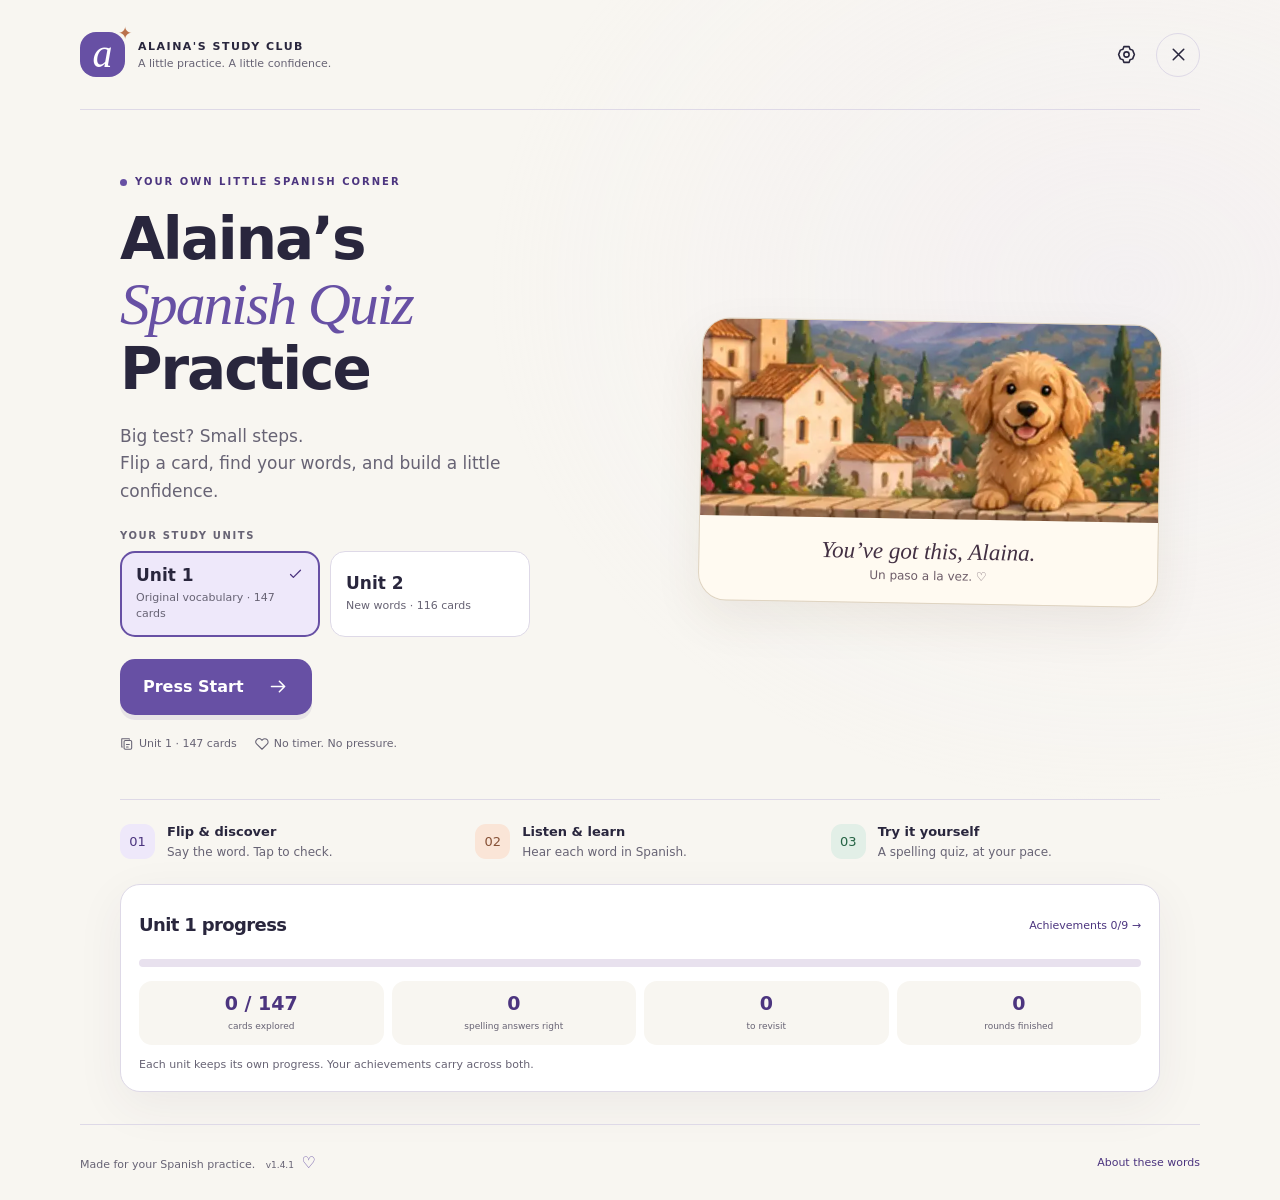
==== commit 1f870667: "Add seven Places and Origin entries to Unit 2 and preserve earned progress" ====
--- a/docs/index.html
+++ b/docs/index.html
@@ -3,7 +3,7 @@
 <head>
 <meta charset="utf-8">
 <meta name="viewport" content="width=device-width, initial-scale=1, viewport-fit=cover">
-<meta name="app-version" content="1.4.0">
+<meta name="app-version" content="1.4.1">
 <meta name="theme-color" content="#f8f6f1">
 <meta name="description" content="A little practice, a little confidence. English-to-Spanish flashcards and spelling practice for Units 1 and 2.">
 <meta name="apple-mobile-web-app-title" content="Alaina’s Spanish">
@@ -59,12 +59,12 @@
   <nav class="header-actions" aria-label="App controls"><button class="icon-button" id="open-settings" aria-label="Settings" title="Settings"></button><button class="icon-button close-button" id="close-app" aria-label="Close practice" title="Close practice"></button></nav>
 </header>
 <main id="main" tabindex="-1"></main>
-<footer class="site-footer"><span>Made for your Spanish practice. <span class="app-version">v1.4.0</span> <span class="footer-heart" aria-hidden="true">♡</span></span><button class="text-button" id="open-about">About these words</button></footer>
+<footer class="site-footer"><span>Made for your Spanish practice. <span class="app-version">v1.4.1</span> <span class="footer-heart" aria-hidden="true">♡</span></span><button class="text-button" id="open-about">About these words</button></footer>
 <div id="announcer" class="sr-only" aria-live="polite" aria-atomic="true"></div>
 <div id="toast" class="toast" role="status" hidden></div>
 <dialog id="modal" aria-labelledby="modal-title"></dialog>
 <noscript><div class="noscript">This practice app needs JavaScript. Please open it in Safari, Chrome, Edge, or Firefox with JavaScript enabled.</div></noscript>
-<script id="vocabulary-data" type="application/json">{"version":2,"title":"Alaina's Spanish Quiz Practice","source":"Reporteros 1 Revised Edition · supplied vocabulary photos","categories":[{"id":"numbers","name":"Numbers","spanish":"Los números","symbol":"123","description":"1–50, then 60, 70, 80, 90, 100","count":55},{"id":"personal","name":"Personal information","spanish":"Los datos personales","symbol":"Aa","description":"Names, age, birthday & more","count":7},{"id":"greetings","name":"Greetings","spanish":"Los saludos","symbol":"¡!","description":"Greet, kiss, shake hands & hug","count":4},{"id":"courtesy","name":"Courtesy & titles","spanish":"La cortesía y los títulos","symbol":"Sr.","description":"Nice to meet you & polite titles","count":5},{"id":"occupations","name":"Occupations","spanish":"Las ocupaciones","symbol":"✎","description":"People & what they do","count":13},{"id":"nationalities","name":"Nationalities","spanish":"Las nacionalidades","symbol":"◎","description":"All 35 on your sheets","count":35},{"id":"languages","name":"Languages","spanish":"Los idiomas","symbol":"ab","description":"All 28 on your sheets","count":28},{"id":"u2-greetings","name":"Greetings & goodbyes","spanish":"Saludos y despedidas","symbol":"✦","description":"16 expressions, grouped by meaning","unit":"unit2","supplemental":false,"count":13},{"id":"u2-days","name":"Days of the week","spanish":"Los días de la semana","symbol":"✦","description":"All 7 days, including their accents","unit":"unit2","supplemental":false,"count":7},{"id":"u2-numbers","name":"Numbers 0–31","spanish":"Los números","symbol":"✦","description":"32 number cards; includes cero","unit":"unit2","supplemental":false,"count":32},{"id":"u2-months","name":"Months","spanish":"Los meses","symbol":"✦","description":"All 12 months","unit":"unit2","supplemental":false,"count":12},{"id":"u2-seasons","name":"Seasons","spanish":"Las estaciones","symbol":"✦","description":"Winter, spring, summer & fall","unit":"unit2","supplemental":false,"count":4},{"id":"u2-weather","name":"Weather","spanish":"El tiempo","symbol":"✦","description":"10 conditions + llover and nevar","unit":"unit2","supplemental":false,"count":12},{"id":"u2-classroom","name":"Classroom objects","spanish":"En el salón de clase","symbol":"✦","description":"All 9 pictured objects","unit":"unit2","supplemental":false,"count":9},{"id":"u2-phrases","name":"Extra: dates & phrases","spanish":"Fechas y preguntas","symbol":"✦","description":"Optional: visible questions and sentence starters","unit":"unit2","supplemental":true,"count":12},{"id":"u2-map","name":"Extra: map labels","spanish":"Los hemisferios","symbol":"✦","description":"Optional: hemispheres, equator & oceans","unit":"unit2","supplemental":true,"count":8}],"cards":[{"id":"number-1","category":"numbers","en":"one","forms":["uno"],"source":"photo-3","note":"","number":1},{"id":"number-2","category":"numbers","en":"two","forms":["dos"],"source":"photo-3","note":"","number":2},{"id":"number-3","category":"numbers","en":"three","forms":["tres"],"source":"photo-3","note":"","number":3},{"id":"number-4","category":"numbers","en":"four","forms":["cuatro"],"source":"photo-3","note":"","number":4},{"id":"number-5","category":"numbers","en":"five","forms":["cinco"],"source":"photo-3","note":"","number":5},{"id":"number-6","category":"numbers","en":"six","forms":["seis"],"source":"photo-3","note":"","number":6},{"id":"number-7","category":"numbers","en":"seven","forms":["siete"],"source":"photo-3","note":"","number":7},{"id":"number-8","category":"numbers","en":"eight","forms":["ocho"],"source":"photo-3","note":"","number":8},{"id":"number-9","category":"numbers","en":"nine","forms":["nueve"],"source":"photo-3","note":"","number":9},{"id":"number-10","category":"numbers","en":"ten","forms":["diez"],"source":"photo-3","note":"","number":10},{"id":"number-11","category":"numbers","en":"eleven","forms":["once"],"source":"photo-3","note":"","number":11},{"id":"number-12","category":"numbers","en":"twelve","forms":["doce"],"source":"photo-3","note":"","number":12},{"id":"number-13","category":"numbers","en":"thirteen","forms":["trece"],"source":"photo-3","note":"","number":13},{"id":"number-14","category":"numbers","en":"fourteen","forms":["catorce"],"source":"photo-3","note":"","number":14},{"id":"number-15","category":"numbers","en":"fifteen","forms":["quince"],"source":"photo-3","note":"","number":15},{"id":"number-16","category":"numbers","en":"sixteen","forms":["dieciséis"],"source":"photo-3","note":"Write this number as one word.","number":16},{"id":"number-17","category":"numbers","en":"seventeen","forms":["diecisiete"],"source":"photo-3","note":"Write this number as one word.","number":17},{"id":"number-18","category":"numbers","en":"eighteen","forms":["dieciocho"],"source":"photo-3","note":"Write this number as one word.","number":18},{"id":"number-19","category":"numbers","en":"nineteen","forms":["diecinueve"],"source":"photo-3","note":"Write this number as one word.","number":19},{"id":"number-20","category":"numbers","en":"twenty","forms":["veinte"],"source":"photo-3","note":"Write this number as one word.","number":20},{"id":"number-21","category":"numbers","en":"twenty-one","forms":["veintiuno"],"source":"photo-3","note":"Write this number as one word.","number":21},{"id":"number-22","category":"numbers","en":"twenty-two","forms":["veintidós"],"source":"photo-3","note":"Write this number as one word.","number":22},{"id":"number-23","category":"numbers","en":"twenty-three","forms":["veintitrés"],"source":"photo-3","note":"Write this number as one word.","number":23},{"id":"number-24","category":"numbers","en":"twenty-four","forms":["veinticuatro"],"source":"photo-3","note":"Write this number as one word.","number":24},{"id":"number-25","category":"numbers","en":"twenty-five","forms":["veinticinco"],"source":"photo-3","note":"Write this number as one word.","number":25},{"id":"number-26","category":"numbers","en":"twenty-six","forms":["veintiséis"],"source":"photo-3","note":"Write this number as one word.","number":26},{"id":"number-27","category":"numbers","en":"twenty-seven","forms":["veintisiete"],"source":"photo-3","note":"Write this number as one word.","number":27},{"id":"number-28","category":"numbers","en":"twenty-eight","forms":["veintiocho"],"source":"photo-3","note":"Write this number as one word.","number":28},{"id":"number-29","category":"numbers","en":"twenty-nine","forms":["veintinueve"],"source":"photo-3","note":"Write this number as one word.","number":29},{"id":"number-30","category":"numbers","en":"thirty","forms":["treinta"],"source":"photo-3","note":"","number":30},{"id":"number-31","category":"numbers","en":"thirty-one","forms":["treinta y uno"],"source":"photo-2","note":"Use y between the tens and ones.","number":31},{"id":"number-32","category":"numbers","en":"thirty-two","forms":["treinta y dos"],"source":"photo-2","note":"Use y between the tens and ones.","number":32},{"id":"number-33","category":"numbers","en":"thirty-three","forms":["treinta y tres"],"source":"photo-2","note":"Use y between the tens and ones.","number":33},{"id":"number-34","category":"numbers","en":"thirty-four","forms":["treinta y cuatro"],"source":"photo-2","note":"Use y between the tens and ones.","number":34},{"id":"number-35","category":"numbers","en":"thirty-five","forms":["treinta y cinco"],"source":"photo-2","note":"Use y between the tens and ones.","number":35},{"id":"number-36","category":"numbers","en":"thirty-six","forms":["treinta y seis"],"source":"photo-2","note":"Use y between the tens and ones.","number":36},{"id":"number-37","category":"numbers","en":"thirty-seven","forms":["treinta y siete"],"source":"photo-2","note":"Use y between the tens and ones.","number":37},{"id":"number-38","category":"numbers","en":"thirty-eight","forms":["treinta y ocho"],"source":"photo-2","note":"Use y between the tens and ones.","number":38},{"id":"number-39","category":"numbers","en":"thirty-nine","forms":["treinta y nueve"],"source":"photo-2","note":"Use y between the tens and ones.","number":39},{"id":"number-40","category":"numbers","en":"forty","forms":["cuarenta"],"source":"photo-2","note":"","number":40},{"id":"number-41","category":"numbers","en":"forty-one","forms":["cuarenta y uno"],"source":"photo-2","note":"Use y between the tens and ones.","number":41},{"id":"number-42","category":"numbers","en":"forty-two","forms":["cuarenta y dos"],"source":"photo-2","note":"Use y between the tens and ones.","number":42},{"id":"number-43","category":"numbers","en":"forty-three","forms":["cuarenta y tres"],"source":"photo-2","note":"Use y between the tens and ones.","number":43},{"id":"number-44","category":"numbers","en":"forty-four","forms":["cuarenta y cuatro"],"source":"photo-2","note":"Use y between the tens and ones.","number":44},{"id":"number-45","category":"numbers","en":"forty-five","forms":["cuarenta y cinco"],"source":"photo-2","note":"Use y between the tens and ones.","number":45},{"id":"number-46","category":"numbers","en":"forty-six","forms":["cuarenta y seis"],"source":"photo-2","note":"Use y between the tens and ones.","number":46},{"id":"number-47","category":"numbers","en":"forty-seven","forms":["cuarenta y siete"],"source":"photo-2","note":"Use y between the tens and ones.","number":47},{"id":"number-48","category":"numbers","en":"forty-eight","forms":["cuarenta y ocho"],"source":"photo-2","note":"Use y between the tens and ones.","number":48},{"id":"number-49","category":"numbers","en":"forty-nine","forms":["cuarenta y nueve"],"source":"photo-2","note":"Use y between the tens and ones.","number":49},{"id":"number-50","category":"numbers","en":"fifty","forms":["cincuenta"],"source":"photo-2","note":"","number":50},{"id":"number-60","category":"numbers","en":"sixty","forms":["sesenta"],"source":"photo-2","note":"","number":60},{"id":"number-70","category":"numbers","en":"seventy","forms":["setenta"],"source":"photo-2","note":"","number":70},{"id":"number-80","category":"numbers","en":"eighty","forms":["ochenta"],"source":"photo-2","note":"","number":80},{"id":"number-90","category":"numbers","en":"ninety","forms":["noventa"],"source":"photo-2","note":"","number":90},{"id":"number-100","category":"numbers","en":"one hundred","forms":["cien"],"source":"photo-2","note":"","number":100},{"id":"personal-name","category":"personal","en":"name","forms":["el nombre"],"source":"photo-2","note":""},{"id":"personal-age","category":"personal","en":"age","forms":["la edad"],"source":"photo-2","note":""},{"id":"personal-country","category":"personal","en":"country","forms":["el país"],"source":"photo-2","note":""},{"id":"personal-occupation","category":"personal","en":"occupation","forms":["la ocupación"],"source":"photo-2","note":""},{"id":"personal-email","category":"personal","en":"email","forms":["el correo electrónico"],"source":"photo-2","note":""},{"id":"personal-phone","category":"personal","en":"telephone number","forms":["el número de teléfono"],"source":"photo-2","note":""},{"id":"personal-birthday","category":"personal","en":"birthday","forms":["el cumpleaños"],"source":"photo-2","note":""},{"id":"greeting-greet","category":"greetings","en":"to greet","forms":["saludar"],"source":"photo-1","note":""},{"id":"greeting-kiss","category":"greetings","en":"to kiss","forms":["dar un beso"],"source":"photo-1","note":""},{"id":"greeting-shake-hands","category":"greetings","en":"to shake hands","forms":["dar un apretón de manos"],"source":"photo-1","note":""},{"id":"greeting-hug","category":"greetings","en":"to hug","forms":["dar un abrazo"],"source":"photo-1","note":""},{"id":"courtesy-nice-to-meet","category":"courtesy","en":"Nice to meet you","forms":["encantado","encantada","mucho gusto"],"source":"photo-1","note":"Any one of these three answers works. Encantado / encantada describes the speaker; mucho gusto does not change."},{"id":"courtesy-mr","category":"courtesy","en":"Mr. Rodríguez","forms":["el señor Rodríguez"],"source":"photo-1","note":"Keep the accent in Rodríguez. The article el is optional in this quiz."},{"id":"courtesy-mrs","category":"courtesy","en":"Mrs. Martínez","forms":["la señora Martínez"],"source":"photo-1","note":"Keep the accent in Martínez. The article la is optional in this quiz."},{"id":"courtesy-miss","category":"courtesy","en":"Miss Rivera","forms":["la señorita Rivera"],"source":"photo-1","note":""},{"id":"courtesy-don-dona","category":"courtesy","en":"Mrs. Ana and Mr. Roberto","forms":["doña Ana y don Roberto"],"source":"photo-1","note":"Use the respectful first-name titles from your sheet: doña and don. Doña is a courtesy title, not a statement of marital status."},{"id":"job-actor","category":"occupations","en":"actor / actress","forms":["el actor","la actriz"],"source":"photo-1","note":"Either form is accepted. Articles are optional; when included, they must match the noun."},{"id":"job-astronaut","category":"occupations","en":"astronaut","forms":["el astronauta","la astronauta"],"source":"photo-1","note":"Either form is accepted. Articles are optional; when included, they must match the noun."},{"id":"job-singer","category":"occupations","en":"singer","forms":["el cantante","la cantante"],"source":"photo-1","note":"Either form is accepted. Articles are optional; when included, they must match the noun."},{"id":"job-chef","category":"occupations","en":"chef","forms":["el cocinero","la cocinera"],"source":"photo-1","note":"Either form is accepted. Articles are optional; when included, they must match the noun."},{"id":"job-athlete","category":"occupations","en":"athlete","forms":["el deportista","la deportista"],"source":"photo-1","note":"Either form is accepted. Articles are optional; when included, they must match the noun."},{"id":"job-director","category":"occupations","en":"director","forms":["el director","la directora"],"source":"photo-1","note":"Either form is accepted. Articles are optional; when included, they must match the noun."},{"id":"job-doctor","category":"occupations","en":"doctor","forms":["el doctor","la doctora"],"source":"photo-1","note":"Either form is accepted. Articles are optional; when included, they must match the noun."},{"id":"job-writer","category":"occupations","en":"writer","forms":["el escritor","la escritora"],"source":"photo-1","note":"Either form is accepted. Articles are optional; when included, they must match the noun."},{"id":"job-student","category":"occupations","en":"student","forms":["el estudiante","la estudiante"],"source":"photo-1","note":"Either form is accepted. Articles are optional; when included, they must match the noun."},{"id":"job-photographer","category":"occupations","en":"photographer","forms":["el fotógrafo","la fotógrafa"],"source":"photo-1","note":"Either form is accepted. Articles are optional; when included, they must match the noun."},{"id":"job-judge","category":"occupations","en":"judge","forms":["el juez","la jueza"],"source":"photo-1","note":"Either form is accepted. Articles are optional; when included, they must match the noun.","alternatives":["la juez"]},{"id":"job-journalist","category":"occupations","en":"journalist","forms":["el periodista","la periodista"],"source":"photo-1","note":"Either form is accepted. Articles are optional; when included, they must match the noun."},{"id":"job-teacher","category":"occupations","en":"teacher","forms":["el profesor","la profesora"],"source":"photo-1","note":"Either form is accepted. Articles are optional; when included, they must match the noun."},{"id":"nationality-spanish","category":"nationalities","en":"Spanish","forms":["español","española"],"source":"photo-1","note":"Either the masculine or feminine form is accepted."},{"id":"nationality-equatorial-guinean","category":"nationalities","en":"Equatorial Guinean","forms":["guineano","guineana"],"source":"photo-5","note":"Your sheet uses guineano / guineana, which the RAE also accepts for Equatorial Guinea. Ecuatoguineano / ecuatoguineana is more specific and is also accepted.","alternatives":["ecuatoguineano","ecuatoguineana"]},{"id":"nationality-cuban","category":"nationalities","en":"Cuban","forms":["cubano","cubana"],"source":"photo-5","note":"Either the masculine or feminine form is accepted."},{"id":"nationality-dominican","category":"nationalities","en":"Dominican","forms":["dominicano","dominicana"],"source":"photo-5","note":"Either the masculine or feminine form is accepted."},{"id":"nationality-puerto-rican","category":"nationalities","en":"Puerto Rican","forms":["puertorriqueño","puertorriqueña"],"source":"photo-5","note":"Either the masculine or feminine form is accepted."},{"id":"nationality-canadian","category":"nationalities","en":"Canadian","forms":["canadiense"],"source":"photo-5","note":"This nationality has the same form for masculine and feminine."},{"id":"nationality-american","category":"nationalities","en":"American (from the United States)","forms":["estadounidense"],"source":"photo-5","note":"This nationality has the same form for masculine and feminine."},{"id":"nationality-mexican","category":"nationalities","en":"Mexican","forms":["mexicano","mexicana"],"source":"photo-5","note":"Either the masculine or feminine form is accepted."},{"id":"nationality-costa-rican","category":"nationalities","en":"Costa Rican","forms":["costarricense"],"source":"photo-5","note":"This nationality has the same form for masculine and feminine."},{"id":"nationality-guatemalan","category":"nationalities","en":"Guatemalan","forms":["guatemalteco","guatemalteca"],"source":"photo-5","note":"Either the masculine or feminine form is accepted."},{"id":"nationality-honduran","category":"nationalities","en":"Honduran","forms":["hondureño","hondureña"],"source":"photo-5","note":"Either the masculine or feminine form is accepted."},{"id":"nationality-nicaraguan","category":"nationalities","en":"Nicaraguan","forms":["nicaragüense"],"source":"photo-5","note":"This nationality has the same form for masculine and feminine. Keep the two dots on ü."},{"id":"nationality-panamanian","category":"nationalities","en":"Panamanian","forms":["panameño","panameña"],"source":"photo-5","note":"Either the masculine or feminine form is accepted."},{"id":"nationality-salvadoran","category":"nationalities","en":"Salvadoran","forms":["salvadoreño","salvadoreña"],"source":"photo-5","note":"Either the masculine or feminine form is accepted."},{"id":"nationality-argentinian","category":"nationalities","en":"Argentinian","forms":["argentino","argentina"],"source":"photo-5","note":"Either the masculine or feminine form is accepted."},{"id":"nationality-bolivian","category":"nationalities","en":"Bolivian","forms":["boliviano","boliviana"],"source":"photo-5","note":"Either the masculine or feminine form is accepted."},{"id":"nationality-chilean","category":"nationalities","en":"Chilean","forms":["chileno","chilena"],"source":"photo-5","note":"Either the masculine or feminine form is accepted."},{"id":"nationality-colombian","category":"nationalities","en":"Colombian","forms":["colombiano","colombiana"],"source":"photo-5","note":"Either the masculine or feminine form is accepted."},{"id":"nationality-ecuadorian","category":"nationalities","en":"Ecuadorian","forms":["ecuatoriano","ecuatoriana"],"source":"photo-5","note":"Either the masculine or feminine form is accepted."},{"id":"nationality-peruvian","category":"nationalities","en":"Peruvian","forms":["peruano","peruana"],"source":"photo-5","note":"Either the masculine or feminine form is accepted."},{"id":"nationality-paraguayan","category":"nationalities","en":"Paraguayan","forms":["paraguayo","paraguaya"],"source":"photo-5","note":"Either the masculine or feminine form is accepted."},{"id":"nationality-uruguayan","category":"nationalities","en":"Uruguayan","forms":["uruguayo","uruguaya"],"source":"photo-5","note":"Either the masculine or feminine form is accepted."},{"id":"nationality-venezuelan","category":"nationalities","en":"Venezuelan","forms":["venezolano","venezolana"],"source":"photo-5","note":"Either the masculine or feminine form is accepted."},{"id":"nationality-german","category":"nationalities","en":"German","forms":["alemán","alemana"],"source":"photo-5","note":"Either the masculine or feminine form is accepted."},{"id":"nationality-australian","category":"nationalities","en":"Australian","forms":["australiano","australiana"],"source":"photo-5","note":"Either the masculine or feminine form is accepted."},{"id":"nationality-brazilian","category":"nationalities","en":"Brazilian","forms":["brasileño","brasileña"],"source":"photo-5","note":"Either the masculine or feminine form is accepted."},{"id":"nationality-british","category":"nationalities","en":"British","forms":["británico","británica"],"source":"photo-5","note":"Either the masculine or feminine form is accepted."},{"id":"nationality-chinese","category":"nationalities","en":"Chinese","forms":["chino","china"],"source":"photo-5","note":"Either the masculine or feminine form is accepted."},{"id":"nationality-french","category":"nationalities","en":"French","forms":["francés","francesa"],"source":"photo-4","note":"Either the masculine or feminine form is accepted."},{"id":"nationality-irish","category":"nationalities","en":"Irish","forms":["irlandés","irlandesa"],"source":"photo-4","note":"Either the masculine or feminine form is accepted."},{"id":"nationality-italian","category":"nationalities","en":"Italian","forms":["italiano","italiana"],"source":"photo-4","note":"Either the masculine or feminine form is accepted."},{"id":"nationality-japanese","category":"nationalities","en":"Japanese","forms":["japonés","japonesa"],"source":"photo-4","note":"Either the masculine or feminine form is accepted."},{"id":"nationality-nigerian","category":"nationalities","en":"Nigerian","forms":["nigeriano","nigeriana"],"source":"photo-4","note":"Either the masculine or feminine form is accepted."},{"id":"nationality-polish","category":"nationalities","en":"Polish","forms":["polaco","polaca"],"source":"photo-4","note":"Either the masculine or feminine form is accepted."},{"id":"nationality-russian","category":"nationalities","en":"Russian","forms":["ruso","rusa"],"source":"photo-4","note":"Either the masculine or feminine form is accepted."},{"id":"language-german","category":"languages","en":"German (language)","forms":["el alemán"],"source":"photo-4","note":"This card asks for the language, not a nationality. The article el is optional."},{"id":"language-arabic","category":"languages","en":"Arabic (language)","forms":["el árabe"],"source":"photo-4","note":"This card asks for the language, not a nationality. The article el is optional."},{"id":"language-aymara","category":"languages","en":"Aymara (language)","forms":["el aymara"],"source":"photo-4","note":"Your worksheet spells this el aymara. The RAE recommends el aimara in Spanish. Both spellings are accepted here; check which your teacher expects.","alternatives":["el aimara"]},{"id":"language-chinese","category":"languages","en":"Chinese (language)","forms":["el chino"],"source":"photo-4","note":"This card asks for the language, not a nationality. The article el is optional."},{"id":"language-korean","category":"languages","en":"Korean (language)","forms":["el coreano"],"source":"photo-4","note":"This card asks for the language, not a nationality. The article el is optional."},{"id":"language-catalan","category":"languages","en":"Catalan (language)","forms":["el catalán"],"source":"photo-4","note":"This card asks for the language, not a nationality. The article el is optional."},{"id":"language-spanish","category":"languages","en":"Spanish (language)","forms":["el español"],"source":"photo-4","note":"This card asks for the language, not a nationality. The article el is optional."},{"id":"language-french","category":"languages","en":"French (language)","forms":["el francés"],"source":"photo-4","note":"This card asks for the language, not a nationality. The article el is optional."},{"id":"language-galician","category":"languages","en":"Galician (language)","forms":["el gallego"],"source":"photo-4","note":"This card asks for the language, not a nationality. The article el is optional."},{"id":"language-greek","category":"languages","en":"Greek (language)","forms":["el griego"],"source":"photo-4","note":"This card asks for the language, not a nationality. The article el is optional."},{"id":"language-guarani","category":"languages","en":"Guaraní (language)","forms":["el guaraní"],"source":"photo-4","note":"This card asks for the language, not a nationality. The article el is optional."},{"id":"language-hindi","category":"languages","en":"Hindi (language)","forms":["el hindi"],"source":"photo-4","note":"This card asks for the language, not a nationality. The article el is optional."},{"id":"language-hebrew","category":"languages","en":"Hebrew (language)","forms":["el hebreo"],"source":"photo-4","note":"This card asks for the language, not a nationality. The article el is optional."},{"id":"language-dutch","category":"languages","en":"Dutch (language)","forms":["el holandés"],"source":"photo-4","note":"This card asks for the language, not a nationality. The article el is optional."},{"id":"language-english","category":"languages","en":"English (language)","forms":["el inglés"],"source":"photo-4","note":"This card asks for the language, not a nationality. The article el is optional."},{"id":"language-italian","category":"languages","en":"Italian (language)","forms":["el italiano"],"source":"photo-4","note":"This card asks for the language, not a nationality. The article el is optional."},{"id":"language-japanese","category":"languages","en":"Japanese (language)","forms":["el japonés"],"source":"photo-4","note":"This card asks for the language, not a nationality. The article el is optional."},{"id":"language-lakota","category":"languages","en":"Lakota (language)","forms":["el lakota"],"source":"photo-4","note":"This card asks for the language, not a nationality. The article el is optional."},{"id":"language-nahuatl","category":"languages","en":"Nahuatl (language)","forms":["el náhuatl"],"source":"photo-4","note":"This card asks for the language, not a nationality. The article el is optional."},{"id":"language-navajo","category":"languages","en":"Navajo (language)","forms":["el navajo"],"source":"photo-4","note":"This card asks for the language, not a nationality. The article el is optional."},{"id":"language-polish","category":"languages","en":"Polish (language)","forms":["el polaco"],"source":"photo-4","note":"This card asks for the language, not a nationality. The article el is optional."},{"id":"language-portuguese","category":"languages","en":"Portuguese (language)","forms":["el portugués"],"source":"photo-4","note":"This card asks for the language, not a nationality. The article el is optional."},{"id":"language-quechua","category":"languages","en":"Quechua (language)","forms":["el quechua"],"source":"photo-4","note":"This card asks for the language, not a nationality. The article el is optional."},{"id":"language-russian","category":"languages","en":"Russian (language)","forms":["el ruso"],"source":"photo-4","note":"This card asks for the language, not a nationality. The article el is optional."},{"id":"language-tagalog","category":"languages","en":"Tagalog (language)","forms":["el tagalo"],"source":"photo-4","note":"This card asks for the language, not a nationality. The article el is optional."},{"id":"language-thai","category":"languages","en":"Thai (language)","forms":["el tailandés"],"source":"photo-4","note":"This card asks for the language, not a nationality. The article el is optional."},{"id":"language-vietnamese","category":"languages","en":"Vietnamese (language)","forms":["el vietnamita"],"source":"photo-4","note":"This card asks for the language, not a nationality. The article el is optional."},{"id":"language-basque","category":"languages","en":"Basque (language)","forms":["el vasco"],"source":"photo-4","note":"This card asks for the language, not a nationality. The article el is optional."},{"id":"u2-hello","category":"u2-greetings","en":"Hello","forms":["¡Hola!"],"source":"IMG_2355.jpeg","note":"Punctuation is optional in this practice quiz; accent marks still count.","punctuationOptional":true},{"id":"u2-how-are-you","category":"u2-greetings","en":"How are you?","forms":["¿Qué tal?","¿Cómo estás?"],"source":"IMG_2355.jpeg","note":"Punctuation is optional in this practice quiz; accent marks still count.","punctuationOptional":true},{"id":"u2-how-going","category":"u2-greetings","en":"How is it going?","forms":["¿Cómo te va?"],"source":"IMG_2355.jpeg","note":"Punctuation is optional in this practice quiz; accent marks still count.","punctuationOptional":true},{"id":"u2-fine-and-you","category":"u2-greetings","en":"I’m fine, and you?","forms":["Bien, ¿y tú?"],"source":"IMG_2355.jpeg","note":"Punctuation is optional in this practice quiz; accent marks still count.","punctuationOptional":true},{"id":"u2-fine-thanks","category":"u2-greetings","en":"I’m fine, thanks.","forms":["Bien, gracias."],"source":"IMG_2355.jpeg","note":"Punctuation is optional in this practice quiz; accent marks still count.","punctuationOptional":true},{"id":"u2-life","category":"u2-greetings","en":"How’s life treating you?","forms":["¿Qué es de tu vida?"],"source":"IMG_2355.jpeg","note":"Punctuation is optional in this practice quiz; accent marks still count.","punctuationOptional":true},{"id":"u2-morning","category":"u2-greetings","en":"Good morning","forms":["Buenos días."],"source":"IMG_2355.jpeg","note":"Punctuation is optional in this practice quiz; accent marks still count.","punctuationOptional":true},{"id":"u2-afternoon","category":"u2-greetings","en":"Good afternoon","forms":["Buenas tardes."],"source":"IMG_2355.jpeg","note":"Punctuation is optional in this practice quiz; accent marks still count.","punctuationOptional":true},{"id":"u2-night","category":"u2-greetings","en":"Good evening / Good night","forms":["Buenas noches."],"source":"IMG_2355.jpeg","note":"Punctuation is optional in this practice quiz; accent marks still count.","punctuationOptional":true},{"id":"u2-goodbye","category":"u2-greetings","en":"Goodbye","forms":["¡Adiós!","¡Chao!"],"source":"IMG_2355.jpeg","note":"Punctuation is optional in this practice quiz; accent marks still count.","punctuationOptional":true},{"id":"u2-tomorrow","category":"u2-greetings","en":"See you tomorrow","forms":["¡Hasta mañana!"],"source":"IMG_2355.jpeg","note":"Punctuation is optional in this practice quiz; accent marks still count.","punctuationOptional":true},{"id":"u2-soon","category":"u2-greetings","en":"See you soon","forms":["¡Hasta pronto!"],"source":"IMG_2355.jpeg","note":"Punctuation is optional in this practice quiz; accent marks still count.","punctuationOptional":true},{"id":"u2-later","category":"u2-greetings","en":"See you later","forms":["¡Hasta luego!","¡Nos vemos!"],"source":"IMG_2355.jpeg","note":"Punctuation is optional in this practice quiz; accent marks still count.","punctuationOptional":true},{"id":"u2-day-monday","category":"u2-days","en":"Monday","forms":["el lunes"],"source":"IMG_2356.jpeg","note":"Days are lowercase in Spanish. The article el is optional here.","punctuationOptional":true},{"id":"u2-day-tuesday","category":"u2-days","en":"Tuesday","forms":["el martes"],"source":"IMG_2356.jpeg","note":"Days are lowercase in Spanish. The article el is optional here.","punctuationOptional":true},{"id":"u2-day-wednesday","category":"u2-days","en":"Wednesday","forms":["el miércoles"],"source":"IMG_2356.jpeg","note":"Days are lowercase in Spanish. The article el is optional here.","punctuationOptional":true},{"id":"u2-day-thursday","category":"u2-days","en":"Thursday","forms":["el jueves"],"source":"IMG_2356.jpeg","note":"Days are lowercase in Spanish. The article el is optional here.","punctuationOptional":true},{"id":"u2-day-friday","category":"u2-days","en":"Friday","forms":["el viernes"],"source":"IMG_2356.jpeg","note":"Days are lowercase in Spanish. The article el is optional here.","punctuationOptional":true},{"id":"u2-day-saturday","category":"u2-days","en":"Saturday","forms":["el sábado"],"source":"IMG_2356.jpeg","note":"Days are lowercase in Spanish. The article el is optional here.","punctuationOptional":true},{"id":"u2-day-sunday","category":"u2-days","en":"Sunday","forms":["el domingo"],"source":"IMG_2356.jpeg","note":"Days are lowercase in Spanish. The article el is optional here.","punctuationOptional":true},{"id":"u2-number-0","category":"u2-numbers","en":"zero","forms":["cero"],"source":"IMG_2356.jpeg","note":"","punctuationOptional":true,"number":0},{"id":"u2-number-1","category":"u2-numbers","en":"one","forms":["uno"],"source":"IMG_2356.jpeg","note":"","punctuationOptional":true,"number":1},{"id":"u2-number-2","category":"u2-numbers","en":"two","forms":["dos"],"source":"IMG_2356.jpeg","note":"","punctuationOptional":true,"number":2},{"id":"u2-number-3","category":"u2-numbers","en":"three","forms":["tres"],"source":"IMG_2356.jpeg","note":"","punctuationOptional":true,"number":3},{"id":"u2-number-4","category":"u2-numbers","en":"four","forms":["cuatro"],"source":"IMG_2356.jpeg","note":"","punctuationOptional":true,"number":4},{"id":"u2-number-5","category":"u2-numbers","en":"five","forms":["cinco"],"source":"IMG_2356.jpeg","note":"","punctuationOptional":true,"number":5},{"id":"u2-number-6","category":"u2-numbers","en":"six","forms":["seis"],"source":"IMG_2356.jpeg","note":"","punctuationOptional":true,"number":6},{"id":"u2-number-7","category":"u2-numbers","en":"seven","forms":["siete"],"source":"IMG_2356.jpeg","note":"","punctuationOptional":true,"number":7},{"id":"u2-number-8","category":"u2-numbers","en":"eight","forms":["ocho"],"source":"IMG_2356.jpeg","note":"","punctuationOptional":true,"number":8},{"id":"u2-number-9","category":"u2-numbers","en":"nine","forms":["nueve"],"source":"IMG_2356.jpeg","note":"","punctuationOptional":true,"number":9},{"id":"u2-number-10","category":"u2-numbers","en":"ten","forms":["diez"],"source":"IMG_2356.jpeg","note":"","punctuationOptional":true,"number":10},{"id":"u2-number-11","category":"u2-numbers","en":"eleven","forms":["once"],"source":"IMG_2356.jpeg","note":"","punctuationOptional":true,"number":11},{"id":"u2-number-12","category":"u2-numbers","en":"twelve","forms":["doce"],"source":"IMG_2356.jpeg","note":"","punctuationOptional":true,"number":12},{"id":"u2-number-13","category":"u2-numbers","en":"thirteen","forms":["trece"],"source":"IMG_2356.jpeg","note":"","punctuationOptional":true,"number":13},{"id":"u2-number-14","category":"u2-numbers","en":"fourteen","forms":["catorce"],"source":"IMG_2356.jpeg","note":"","punctuationOptional":true,"number":14},{"id":"u2-number-15","category":"u2-numbers","en":"fifteen","forms":["quince"],"source":"IMG_2356.jpeg","note":"","punctuationOptional":true,"number":15},{"id":"u2-number-16","category":"u2-numbers","en":"sixteen","forms":["dieciséis"],"source":"IMG_2356.jpeg","note":"Write this number as one word.","punctuationOptional":true,"number":16},{"id":"u2-number-17","category":"u2-numbers","en":"seventeen","forms":["diecisiete"],"source":"IMG_2356.jpeg","note":"Write this number as one word.","punctuationOptional":true,"number":17},{"id":"u2-number-18","category":"u2-numbers","en":"eighteen","forms":["dieciocho"],"source":"IMG_2356.jpeg","note":"Write this number as one word.","punctuationOptional":true,"number":18},{"id":"u2-number-19","category":"u2-numbers","en":"nineteen","forms":["diecinueve"],"source":"IMG_2356.jpeg","note":"Write this number as one word.","punctuationOptional":true,"number":19},{"id":"u2-number-20","category":"u2-numbers","en":"twenty","forms":["veinte"],"source":"IMG_2356.jpeg","note":"Write this number as one word.","punctuationOptional":true,"number":20},{"id":"u2-number-21","category":"u2-numbers","en":"twenty-one (forms on the page)","forms":["veintiuno","veintiuna","veintiún"],"source":"IMG_2356.jpeg","note":"The page lists three forms: veintiuno when counting, veintiuna before a feminine noun, and veintiún before a masculine noun. Choose one in the spelling quiz; in Listen & Spell, write the exact form spoken.","punctuationOptional":true,"number":21},{"id":"u2-number-22","category":"u2-numbers","en":"twenty-two","forms":["veintidós"],"source":"IMG_2356.jpeg","note":"Write this number as one word.","punctuationOptional":true,"number":22},{"id":"u2-number-23","category":"u2-numbers","en":"twenty-three","forms":["veintitrés"],"source":"IMG_2356.jpeg","note":"Write this number as one word.","punctuationOptional":true,"number":23},{"id":"u2-number-24","category":"u2-numbers","en":"twenty-four","forms":["veinticuatro"],"source":"IMG_2356.jpeg","note":"Write this number as one word.","punctuationOptional":true,"number":24},{"id":"u2-number-25","category":"u2-numbers","en":"twenty-five","forms":["veinticinco"],"source":"IMG_2356.jpeg","note":"Write this number as one word.","punctuationOptional":true,"number":25},{"id":"u2-number-26","category":"u2-numbers","en":"twenty-six","forms":["veintiséis"],"source":"IMG_2356.jpeg","note":"Write this number as one word.","punctuationOptional":true,"number":26},{"id":"u2-number-27","category":"u2-numbers","en":"twenty-seven","forms":["veintisiete"],"source":"IMG_2356.jpeg","note":"Write this number as one word.","punctuationOptional":true,"number":27},{"id":"u2-number-28","category":"u2-numbers","en":"twenty-eight","forms":["veintiocho"],"source":"IMG_2356.jpeg","note":"Write this number as one word.","punctuationOptional":true,"number":28},{"id":"u2-number-29","category":"u2-numbers","en":"twenty-nine","forms":["veintinueve"],"source":"IMG_2356.jpeg","note":"Write this number as one word.","punctuationOptional":true,"number":29},{"id":"u2-number-30","category":"u2-numbers","en":"thirty","forms":["treinta"],"source":"IMG_2356.jpeg","note":"","punctuationOptional":true,"number":30},{"id":"u2-number-31","category":"u2-numbers","en":"thirty-one","forms":["treinta y uno"],"source":"IMG_2356.jpeg","note":"Use y between the tens and ones.","punctuationOptional":true,"number":31},{"id":"u2-month-january","category":"u2-months","en":"January","forms":["enero"],"source":"IMG_2357.jpeg","note":"Months are lowercase in Spanish.","punctuationOptional":true},{"id":"u2-month-february","category":"u2-months","en":"February","forms":["febrero"],"source":"IMG_2357.jpeg","note":"Months are lowercase in Spanish.","punctuationOptional":true},{"id":"u2-month-march","category":"u2-months","en":"March","forms":["marzo"],"source":"IMG_2357.jpeg","note":"Months are lowercase in Spanish.","punctuationOptional":true},{"id":"u2-month-april","category":"u2-months","en":"April","forms":["abril"],"source":"IMG_2357.jpeg","note":"Months are lowercase in Spanish.","punctuationOptional":true},{"id":"u2-month-may","category":"u2-months","en":"May","forms":["mayo"],"source":"IMG_2357.jpeg","note":"Months are lowercase in Spanish.","punctuationOptional":true},{"id":"u2-month-june","category":"u2-months","en":"June","forms":["junio"],"source":"IMG_2357.jpeg","note":"Months are lowercase in Spanish.","punctuationOptional":true},{"id":"u2-month-july","category":"u2-months","en":"July","forms":["julio"],"source":"IMG_2357.jpeg","note":"Months are lowercase in Spanish.","punctuationOptional":true},{"id":"u2-month-august","category":"u2-months","en":"August","forms":["agosto"],"source":"IMG_2357.jpeg","note":"Months are lowercase in Spanish.","punctuationOptional":true},{"id":"u2-month-september","category":"u2-months","en":"September","forms":["septiembre"],"source":"IMG_2357.jpeg","note":"Months are lowercase in Spanish.","punctuationOptional":true},{"id":"u2-month-october","category":"u2-months","en":"October","forms":["octubre"],"source":"IMG_2357.jpeg","note":"Months are lowercase in Spanish.","punctuationOptional":true},{"id":"u2-month-november","category":"u2-months","en":"November","forms":["noviembre"],"source":"IMG_2357.jpeg","note":"Months are lowercase in Spanish.","punctuationOptional":true},{"id":"u2-month-december","category":"u2-months","en":"December","forms":["diciembre"],"source":"IMG_2357.jpeg","note":"Months are lowercase in Spanish.","punctuationOptional":true},{"id":"u2-winter","category":"u2-seasons","en":"winter","forms":["el invierno"],"source":"IMG_2359.jpeg","note":"","punctuationOptional":true},{"id":"u2-spring","category":"u2-seasons","en":"spring","forms":["la primavera"],"source":"IMG_2359.jpeg","note":"","punctuationOptional":true},{"id":"u2-summer","category":"u2-seasons","en":"summer","forms":["el verano"],"source":"IMG_2359.jpeg","note":"","punctuationOptional":true},{"id":"u2-fall","category":"u2-seasons","en":"fall / autumn","forms":["el otoño"],"source":"IMG_2359.jpeg","note":"","punctuationOptional":true},{"id":"u2-good-weather","category":"u2-weather","en":"The weather is nice.","forms":["Hace buen tiempo."],"source":"IMG_2358.jpeg","note":"Use the phrase from the page. Punctuation is optional; frío and está keep their accents.","punctuationOptional":true},{"id":"u2-bad-weather","category":"u2-weather","en":"The weather is bad.","forms":["Hace mal tiempo."],"source":"IMG_2358.jpeg","note":"Use the phrase from the page. Punctuation is optional; frío and está keep their accents.","punctuationOptional":true},{"id":"u2-hot","category":"u2-weather","en":"It is hot.","forms":["Hace calor."],"source":"IMG_2358.jpeg","note":"Use the phrase from the page. Punctuation is optional; frío and está keep their accents.","punctuationOptional":true},{"id":"u2-cold","category":"u2-weather","en":"It is cold.","forms":["Hace frío."],"source":"IMG_2358.jpeg","note":"Use the phrase from the page. Punctuation is optional; frío and está keep their accents.","punctuationOptional":true},{"id":"u2-sunny","category":"u2-weather","en":"It is sunny.","forms":["Hace sol.","Está soleado."],"source":"IMG_2358.jpeg","note":"Use the phrase from the page. Punctuation is optional; frío and está keep their accents.","punctuationOptional":true},{"id":"u2-snowing","category":"u2-weather","en":"It is snowing.","forms":["Está nevando."],"source":"IMG_2358.jpeg","note":"Use the phrase from the page. Punctuation is optional; frío and está keep their accents.","punctuationOptional":true},{"id":"u2-clear","category":"u2-weather","en":"The sky is clear.","forms":["Está despejado."],"source":"IMG_2358.jpeg","note":"Use the phrase from the page. Punctuation is optional; frío and está keep their accents.","punctuationOptional":true},{"id":"u2-cloudy","category":"u2-weather","en":"It is cloudy.","forms":["Está nublado."],"source":"IMG_2358.jpeg","note":"Use the phrase from the page. Punctuation is optional; frío and está keep their accents.","punctuationOptional":true},{"id":"u2-windy","category":"u2-weather","en":"It is windy.","forms":["Hace viento.","Está ventoso."],"source":"IMG_2358.jpeg","note":"Use the phrase from the page. Punctuation is optional; frío and está keep their accents.","punctuationOptional":true},{"id":"u2-raining","category":"u2-weather","en":"It is raining.","forms":["Está lloviendo."],"source":"IMG_2358.jpeg","note":"Use the phrase from the page. Punctuation is optional; frío and está keep their accents.","punctuationOptional":true},{"id":"u2-to-snow","category":"u2-weather","en":"to snow","forms":["nevar"],"source":"IMG_2358.jpeg","note":"This is the infinitive printed in parentheses, not the complete weather sentence.","punctuationOptional":true},{"id":"u2-to-rain","category":"u2-weather","en":"to rain","forms":["llover"],"source":"IMG_2358.jpeg","note":"This is the infinitive printed in parentheses, not the complete weather sentence.","punctuationOptional":true},{"id":"u2-pen","category":"u2-classroom","en":"pen","forms":["el bolígrafo"],"source":"IMG_2360.jpeg","note":"Use the word pictured on the page. The matching article is optional in this quiz.","punctuationOptional":true},{"id":"u2-notebook","category":"u2-classroom","en":"notebook","forms":["el cuaderno"],"source":"IMG_2360.jpeg","note":"Use the word pictured on the page. The matching article is optional in this quiz.","punctuationOptional":true},{"id":"u2-pencil-case","category":"u2-classroom","en":"pencil case","forms":["el estuche"],"source":"IMG_2360.jpeg","note":"Use the word pictured on the page. The matching article is optional in this quiz.","punctuationOptional":true},{"id":"u2-eraser","category":"u2-classroom","en":"eraser","forms":["la goma"],"source":"IMG_2360.jpeg","note":"Use the word pictured on the page. The matching article is optional in this quiz.","punctuationOptional":true},{"id":"u2-pencil","category":"u2-classroom","en":"pencil","forms":["el lápiz"],"source":"IMG_2360.jpeg","note":"Use the word pictured on the page. The matching article is optional in this quiz.","punctuationOptional":true},{"id":"u2-book","category":"u2-classroom","en":"book","forms":["el libro"],"source":"IMG_2360.jpeg","note":"Use the word pictured on the page. The matching article is optional in this quiz.","punctuationOptional":true},{"id":"u2-marker","category":"u2-classroom","en":"marker / highlighter","forms":["el marcador"],"source":"IMG_2360.jpeg","note":"Use the word pictured on the page. The matching article is optional in this quiz.","punctuationOptional":true},{"id":"u2-backpack","category":"u2-classroom","en":"backpack","forms":["la mochila"],"source":"IMG_2360.jpeg","note":"Use the word pictured on the page. The matching article is optional in this quiz.","punctuationOptional":true},{"id":"u2-scissors","category":"u2-classroom","en":"scissors","forms":["las tijeras"],"source":"IMG_2360.jpeg","note":"The page uses the plural las tijeras. Write tijeras or las tijeras, not la tijeras.","punctuationOptional":true},{"id":"u2-what-day","category":"u2-phrases","en":"What day is it today?","forms":["¿Qué día es hoy?"],"source":"IMG_2356.jpeg","note":"","punctuationOptional":true,"articleOptional":false},{"id":"u2-favorite-month","category":"u2-phrases","en":"My favorite month is…","forms":["Mi mes favorito es"],"source":"IMG_2357.jpeg","note":"Sentence starter: practice just the printed words, without adding your own month.","punctuationOptional":true,"articleOptional":false},{"id":"u2-birthday-in","category":"u2-phrases","en":"My birthday is in…","forms":["Mi cumpleaños es en"],"source":"IMG_2357.jpeg","note":"Sentence starter: practice just these words, without adding a month.","punctuationOptional":true,"articleOptional":false},{"id":"u2-school-starts","category":"u2-phrases","en":"School starts in…","forms":["La escuela empieza en"],"source":"IMG_2357.jpeg","note":"Sentence starter: practice just these words, without adding a month.","punctuationOptional":true,"articleOptional":false},{"id":"u2-today-is","category":"u2-phrases","en":"Today is…","forms":["Hoy es"],"source":"IMG_2357.jpeg","note":"Sentence starter from the speech bubbles.","punctuationOptional":true,"articleOptional":false},{"id":"u2-december-31","category":"u2-phrases","en":"Today is December 31.","forms":["Hoy es treinta y uno de diciembre"],"source":"IMG_2357.jpeg","note":"The photo writes 31 as digits. For spelling practice, write the number in words.","punctuationOptional":true,"articleOptional":false},{"id":"u2-year-end","category":"u2-phrases","en":"New Year’s Eve / year’s end","forms":["Fin de Año"],"source":"IMG_2357.jpeg","note":"Event caption on the page; this quiz does not ask you to invent an unheard date.","punctuationOptional":true,"articleOptional":false},{"id":"u2-veterans","category":"u2-phrases","en":"Veterans Day","forms":["Día de los Veteranos"],"source":"IMG_2357.jpeg","note":"Event caption on the page.","punctuationOptional":true,"articleOptional":false},{"id":"u2-independence","category":"u2-phrases","en":"Independence Day","forms":["Día de la Independencia"],"source":"IMG_2357.jpeg","note":"Event caption on the page.","punctuationOptional":true,"articleOptional":false},{"id":"u2-what-is-this","category":"u2-phrases","en":"What is this?","forms":["¿Qué es esto?"],"source":"IMG_2360.jpeg","note":"Question heading above the listening exercise.","punctuationOptional":true,"articleOptional":false},{"id":"u2-this-is","category":"u2-phrases","en":"This is a… (masculine)","forms":["Esto es un"],"source":"IMG_2360.jpeg","note":"The printed sentence starter; stop before the missing object. Un is part of this phrase.","punctuationOptional":true,"articleOptional":false},{"id":"u2-what-weather","category":"u2-phrases","en":"What is the weather like?","forms":["¿Qué tiempo hace?"],"source":"IMG_2358.jpeg","note":"Question heading at the top of the weather page.","punctuationOptional":true,"articleOptional":false},{"id":"u2-map-north","category":"u2-map","en":"Northern Hemisphere","forms":["el hemisferio norte"],"source":"IMG_2359.jpeg","note":"Printed map label, with el added for noun practice; el is optional.","punctuationOptional":true},{"id":"u2-map-south","category":"u2-map","en":"Southern Hemisphere","forms":["el hemisferio sur"],"source":"IMG_2359.jpeg","note":"Printed map label, with el added for noun practice; el is optional.","punctuationOptional":true},{"id":"u2-map-equator","category":"u2-map","en":"equator","forms":["el ecuador"],"source":"IMG_2359.jpeg","note":"Printed map label, with el added for noun practice; el is optional. Ecuador here means the equator, not the country.","punctuationOptional":true},{"id":"u2-map-pacific","category":"u2-map","en":"Pacific Ocean","forms":["el océano Pacífico"],"source":"IMG_2359.jpeg","note":"Printed map label, with el added for noun practice; el is optional.","punctuationOptional":true},{"id":"u2-map-atlantic","category":"u2-map","en":"Atlantic Ocean","forms":["el océano Atlántico"],"source":"IMG_2359.jpeg","note":"Printed map label, with el added for noun practice; el is optional.","punctuationOptional":true},{"id":"u2-map-arctic","category":"u2-map","en":"Arctic Ocean","forms":["el océano Ártico"],"source":"IMG_2359.jpeg","note":"Printed map label, with el added for noun practice; el is optional.","punctuationOptional":true},{"id":"u2-map-indian","category":"u2-map","en":"Indian Ocean","forms":["el océano Índico"],"source":"IMG_2359.jpeg","note":"Printed map label, with el added for noun practice; el is optional.","punctuationOptional":true},{"id":"u2-map-antarctic","category":"u2-map","en":"Southern / Antarctic Ocean","forms":["el océano Antártico"],"source":"IMG_2359.jpeg","note":"Printed map label, with el added for noun practice; el is optional.","punctuationOptional":true}],"units":[{"id":"unit1","name":"Unit 1","count":147},{"id":"unit2","name":"Unit 2","count":109}]}</script>
+<script id="vocabulary-data" type="application/json">{"version":2,"title":"Alaina's Spanish Quiz Practice","source":"Reporteros 1 Revised Edition · supplied vocabulary photos","categories":[{"id":"numbers","name":"Numbers","spanish":"Los números","symbol":"123","description":"1–50, then 60, 70, 80, 90, 100","count":55},{"id":"personal","name":"Personal information","spanish":"Los datos personales","symbol":"Aa","description":"Names, age, birthday & more","count":7},{"id":"greetings","name":"Greetings","spanish":"Los saludos","symbol":"¡!","description":"Greet, kiss, shake hands & hug","count":4},{"id":"courtesy","name":"Courtesy & titles","spanish":"La cortesía y los títulos","symbol":"Sr.","description":"Nice to meet you & polite titles","count":5},{"id":"occupations","name":"Occupations","spanish":"Las ocupaciones","symbol":"✎","description":"People & what they do","count":13},{"id":"nationalities","name":"Nationalities","spanish":"Las nacionalidades","symbol":"◎","description":"All 35 on your sheets","count":35},{"id":"languages","name":"Languages","spanish":"Los idiomas","symbol":"ab","description":"All 28 on your sheets","count":28},{"id":"u2-greetings","name":"Greetings & goodbyes","spanish":"Saludos y despedidas","symbol":"✦","description":"16 expressions, grouped by meaning","unit":"unit2","supplemental":false,"count":13},{"id":"u2-days","name":"Days of the week","spanish":"Los días de la semana","symbol":"✦","description":"All 7 days, including their accents","unit":"unit2","supplemental":false,"count":7},{"id":"u2-numbers","name":"Numbers 0–31","spanish":"Los números","symbol":"✦","description":"32 number cards; includes cero","unit":"unit2","supplemental":false,"count":32},{"id":"u2-months","name":"Months","spanish":"Los meses","symbol":"✦","description":"All 12 months","unit":"unit2","supplemental":false,"count":12},{"id":"u2-seasons","name":"Seasons","spanish":"Las estaciones","symbol":"✦","description":"Winter, spring, summer & fall","unit":"unit2","supplemental":false,"count":4},{"id":"u2-weather","name":"Weather","spanish":"El tiempo","symbol":"✦","description":"10 conditions + llover and nevar","unit":"unit2","supplemental":false,"count":12},{"id":"u2-classroom","name":"Classroom objects","spanish":"En el salón de clase","symbol":"✦","description":"All 9 pictured objects","unit":"unit2","supplemental":false,"count":9},{"id":"u2-places","name":"Places","spanish":"Los lugares","symbol":"◎","description":"Neighborhood, capital, city, state, country & town","unit":"unit2","supplemental":false,"count":6,"introduced":"1.4.1"},{"id":"u2-origin","name":"Origin","spanish":"El origen","symbol":"Aa","description":"The printed Mexican-origin sentence","unit":"unit2","supplemental":false,"count":1,"introduced":"1.4.1"},{"id":"u2-phrases","name":"Extra: dates & phrases","spanish":"Fechas y preguntas","symbol":"✦","description":"Optional: visible questions and sentence starters","unit":"unit2","supplemental":true,"count":12},{"id":"u2-map","name":"Extra: map labels","spanish":"Los hemisferios","symbol":"✦","description":"Optional: hemispheres, equator & oceans","unit":"unit2","supplemental":true,"count":8}],"cards":[{"id":"number-1","category":"numbers","en":"one","forms":["uno"],"source":"photo-3","note":"","number":1},{"id":"number-2","category":"numbers","en":"two","forms":["dos"],"source":"photo-3","note":"","number":2},{"id":"number-3","category":"numbers","en":"three","forms":["tres"],"source":"photo-3","note":"","number":3},{"id":"number-4","category":"numbers","en":"four","forms":["cuatro"],"source":"photo-3","note":"","number":4},{"id":"number-5","category":"numbers","en":"five","forms":["cinco"],"source":"photo-3","note":"","number":5},{"id":"number-6","category":"numbers","en":"six","forms":["seis"],"source":"photo-3","note":"","number":6},{"id":"number-7","category":"numbers","en":"seven","forms":["siete"],"source":"photo-3","note":"","number":7},{"id":"number-8","category":"numbers","en":"eight","forms":["ocho"],"source":"photo-3","note":"","number":8},{"id":"number-9","category":"numbers","en":"nine","forms":["nueve"],"source":"photo-3","note":"","number":9},{"id":"number-10","category":"numbers","en":"ten","forms":["diez"],"source":"photo-3","note":"","number":10},{"id":"number-11","category":"numbers","en":"eleven","forms":["once"],"source":"photo-3","note":"","number":11},{"id":"number-12","category":"numbers","en":"twelve","forms":["doce"],"source":"photo-3","note":"","number":12},{"id":"number-13","category":"numbers","en":"thirteen","forms":["trece"],"source":"photo-3","note":"","number":13},{"id":"number-14","category":"numbers","en":"fourteen","forms":["catorce"],"source":"photo-3","note":"","number":14},{"id":"number-15","category":"numbers","en":"fifteen","forms":["quince"],"source":"photo-3","note":"","number":15},{"id":"number-16","category":"numbers","en":"sixteen","forms":["dieciséis"],"source":"photo-3","note":"Write this number as one word.","number":16},{"id":"number-17","category":"numbers","en":"seventeen","forms":["diecisiete"],"source":"photo-3","note":"Write this number as one word.","number":17},{"id":"number-18","category":"numbers","en":"eighteen","forms":["dieciocho"],"source":"photo-3","note":"Write this number as one word.","number":18},{"id":"number-19","category":"numbers","en":"nineteen","forms":["diecinueve"],"source":"photo-3","note":"Write this number as one word.","number":19},{"id":"number-20","category":"numbers","en":"twenty","forms":["veinte"],"source":"photo-3","note":"Write this number as one word.","number":20},{"id":"number-21","category":"numbers","en":"twenty-one","forms":["veintiuno"],"source":"photo-3","note":"Write this number as one word.","number":21},{"id":"number-22","category":"numbers","en":"twenty-two","forms":["veintidós"],"source":"photo-3","note":"Write this number as one word.","number":22},{"id":"number-23","category":"numbers","en":"twenty-three","forms":["veintitrés"],"source":"photo-3","note":"Write this number as one word.","number":23},{"id":"number-24","category":"numbers","en":"twenty-four","forms":["veinticuatro"],"source":"photo-3","note":"Write this number as one word.","number":24},{"id":"number-25","category":"numbers","en":"twenty-five","forms":["veinticinco"],"source":"photo-3","note":"Write this number as one word.","number":25},{"id":"number-26","category":"numbers","en":"twenty-six","forms":["veintiséis"],"source":"photo-3","note":"Write this number as one word.","number":26},{"id":"number-27","category":"numbers","en":"twenty-seven","forms":["veintisiete"],"source":"photo-3","note":"Write this number as one word.","number":27},{"id":"number-28","category":"numbers","en":"twenty-eight","forms":["veintiocho"],"source":"photo-3","note":"Write this number as one word.","number":28},{"id":"number-29","category":"numbers","en":"twenty-nine","forms":["veintinueve"],"source":"photo-3","note":"Write this number as one word.","number":29},{"id":"number-30","category":"numbers","en":"thirty","forms":["treinta"],"source":"photo-3","note":"","number":30},{"id":"number-31","category":"numbers","en":"thirty-one","forms":["treinta y uno"],"source":"photo-2","note":"Use y between the tens and ones.","number":31},{"id":"number-32","category":"numbers","en":"thirty-two","forms":["treinta y dos"],"source":"photo-2","note":"Use y between the tens and ones.","number":32},{"id":"number-33","category":"numbers","en":"thirty-three","forms":["treinta y tres"],"source":"photo-2","note":"Use y between the tens and ones.","number":33},{"id":"number-34","category":"numbers","en":"thirty-four","forms":["treinta y cuatro"],"source":"photo-2","note":"Use y between the tens and ones.","number":34},{"id":"number-35","category":"numbers","en":"thirty-five","forms":["treinta y cinco"],"source":"photo-2","note":"Use y between the tens and ones.","number":35},{"id":"number-36","category":"numbers","en":"thirty-six","forms":["treinta y seis"],"source":"photo-2","note":"Use y between the tens and ones.","number":36},{"id":"number-37","category":"numbers","en":"thirty-seven","forms":["treinta y siete"],"source":"photo-2","note":"Use y between the tens and ones.","number":37},{"id":"number-38","category":"numbers","en":"thirty-eight","forms":["treinta y ocho"],"source":"photo-2","note":"Use y between the tens and ones.","number":38},{"id":"number-39","category":"numbers","en":"thirty-nine","forms":["treinta y nueve"],"source":"photo-2","note":"Use y between the tens and ones.","number":39},{"id":"number-40","category":"numbers","en":"forty","forms":["cuarenta"],"source":"photo-2","note":"","number":40},{"id":"number-41","category":"numbers","en":"forty-one","forms":["cuarenta y uno"],"source":"photo-2","note":"Use y between the tens and ones.","number":41},{"id":"number-42","category":"numbers","en":"forty-two","forms":["cuarenta y dos"],"source":"photo-2","note":"Use y between the tens and ones.","number":42},{"id":"number-43","category":"numbers","en":"forty-three","forms":["cuarenta y tres"],"source":"photo-2","note":"Use y between the tens and ones.","number":43},{"id":"number-44","category":"numbers","en":"forty-four","forms":["cuarenta y cuatro"],"source":"photo-2","note":"Use y between the tens and ones.","number":44},{"id":"number-45","category":"numbers","en":"forty-five","forms":["cuarenta y cinco"],"source":"photo-2","note":"Use y between the tens and ones.","number":45},{"id":"number-46","category":"numbers","en":"forty-six","forms":["cuarenta y seis"],"source":"photo-2","note":"Use y between the tens and ones.","number":46},{"id":"number-47","category":"numbers","en":"forty-seven","forms":["cuarenta y siete"],"source":"photo-2","note":"Use y between the tens and ones.","number":47},{"id":"number-48","category":"numbers","en":"forty-eight","forms":["cuarenta y ocho"],"source":"photo-2","note":"Use y between the tens and ones.","number":48},{"id":"number-49","category":"numbers","en":"forty-nine","forms":["cuarenta y nueve"],"source":"photo-2","note":"Use y between the tens and ones.","number":49},{"id":"number-50","category":"numbers","en":"fifty","forms":["cincuenta"],"source":"photo-2","note":"","number":50},{"id":"number-60","category":"numbers","en":"sixty","forms":["sesenta"],"source":"photo-2","note":"","number":60},{"id":"number-70","category":"numbers","en":"seventy","forms":["setenta"],"source":"photo-2","note":"","number":70},{"id":"number-80","category":"numbers","en":"eighty","forms":["ochenta"],"source":"photo-2","note":"","number":80},{"id":"number-90","category":"numbers","en":"ninety","forms":["noventa"],"source":"photo-2","note":"","number":90},{"id":"number-100","category":"numbers","en":"one hundred","forms":["cien"],"source":"photo-2","note":"","number":100},{"id":"personal-name","category":"personal","en":"name","forms":["el nombre"],"source":"photo-2","note":""},{"id":"personal-age","category":"personal","en":"age","forms":["la edad"],"source":"photo-2","note":""},{"id":"personal-country","category":"personal","en":"country","forms":["el país"],"source":"photo-2","note":""},{"id":"personal-occupation","category":"personal","en":"occupation","forms":["la ocupación"],"source":"photo-2","note":""},{"id":"personal-email","category":"personal","en":"email","forms":["el correo electrónico"],"source":"photo-2","note":""},{"id":"personal-phone","category":"personal","en":"telephone number","forms":["el número de teléfono"],"source":"photo-2","note":""},{"id":"personal-birthday","category":"personal","en":"birthday","forms":["el cumpleaños"],"source":"photo-2","note":""},{"id":"greeting-greet","category":"greetings","en":"to greet","forms":["saludar"],"source":"photo-1","note":""},{"id":"greeting-kiss","category":"greetings","en":"to kiss","forms":["dar un beso"],"source":"photo-1","note":""},{"id":"greeting-shake-hands","category":"greetings","en":"to shake hands","forms":["dar un apretón de manos"],"source":"photo-1","note":""},{"id":"greeting-hug","category":"greetings","en":"to hug","forms":["dar un abrazo"],"source":"photo-1","note":""},{"id":"courtesy-nice-to-meet","category":"courtesy","en":"Nice to meet you","forms":["encantado","encantada","mucho gusto"],"source":"photo-1","note":"Any one of these three answers works. Encantado / encantada describes the speaker; mucho gusto does not change."},{"id":"courtesy-mr","category":"courtesy","en":"Mr. Rodríguez","forms":["el señor Rodríguez"],"source":"photo-1","note":"Keep the accent in Rodríguez. The article el is optional in this quiz."},{"id":"courtesy-mrs","category":"courtesy","en":"Mrs. Martínez","forms":["la señora Martínez"],"source":"photo-1","note":"Keep the accent in Martínez. The article la is optional in this quiz."},{"id":"courtesy-miss","category":"courtesy","en":"Miss Rivera","forms":["la señorita Rivera"],"source":"photo-1","note":""},{"id":"courtesy-don-dona","category":"courtesy","en":"Mrs. Ana and Mr. Roberto","forms":["doña Ana y don Roberto"],"source":"photo-1","note":"Use the respectful first-name titles from your sheet: doña and don. Doña is a courtesy title, not a statement of marital status."},{"id":"job-actor","category":"occupations","en":"actor / actress","forms":["el actor","la actriz"],"source":"photo-1","note":"Either form is accepted. Articles are optional; when included, they must match the noun."},{"id":"job-astronaut","category":"occupations","en":"astronaut","forms":["el astronauta","la astronauta"],"source":"photo-1","note":"Either form is accepted. Articles are optional; when included, they must match the noun."},{"id":"job-singer","category":"occupations","en":"singer","forms":["el cantante","la cantante"],"source":"photo-1","note":"Either form is accepted. Articles are optional; when included, they must match the noun."},{"id":"job-chef","category":"occupations","en":"chef","forms":["el cocinero","la cocinera"],"source":"photo-1","note":"Either form is accepted. Articles are optional; when included, they must match the noun."},{"id":"job-athlete","category":"occupations","en":"athlete","forms":["el deportista","la deportista"],"source":"photo-1","note":"Either form is accepted. Articles are optional; when included, they must match the noun."},{"id":"job-director","category":"occupations","en":"director","forms":["el director","la directora"],"source":"photo-1","note":"Either form is accepted. Articles are optional; when included, they must match the noun."},{"id":"job-doctor","category":"occupations","en":"doctor","forms":["el doctor","la doctora"],"source":"photo-1","note":"Either form is accepted. Articles are optional; when included, they must match the noun."},{"id":"job-writer","category":"occupations","en":"writer","forms":["el escritor","la escritora"],"source":"photo-1","note":"Either form is accepted. Articles are optional; when included, they must match the noun."},{"id":"job-student","category":"occupations","en":"student","forms":["el estudiante","la estudiante"],"source":"photo-1","note":"Either form is accepted. Articles are optional; when included, they must match the noun."},{"id":"job-photographer","category":"occupations","en":"photographer","forms":["el fotógrafo","la fotógrafa"],"source":"photo-1","note":"Either form is accepted. Articles are optional; when included, they must match the noun."},{"id":"job-judge","category":"occupations","en":"judge","forms":["el juez","la jueza"],"source":"photo-1","note":"Either form is accepted. Articles are optional; when included, they must match the noun.","alternatives":["la juez"]},{"id":"job-journalist","category":"occupations","en":"journalist","forms":["el periodista","la periodista"],"source":"photo-1","note":"Either form is accepted. Articles are optional; when included, they must match the noun."},{"id":"job-teacher","category":"occupations","en":"teacher","forms":["el profesor","la profesora"],"source":"photo-1","note":"Either form is accepted. Articles are optional; when included, they must match the noun."},{"id":"nationality-spanish","category":"nationalities","en":"Spanish","forms":["español","española"],"source":"photo-1","note":"Either the masculine or feminine form is accepted."},{"id":"nationality-equatorial-guinean","category":"nationalities","en":"Equatorial Guinean","forms":["guineano","guineana"],"source":"photo-5","note":"Your sheet uses guineano / guineana, which the RAE also accepts for Equatorial Guinea. Ecuatoguineano / ecuatoguineana is more specific and is also accepted.","alternatives":["ecuatoguineano","ecuatoguineana"]},{"id":"nationality-cuban","category":"nationalities","en":"Cuban","forms":["cubano","cubana"],"source":"photo-5","note":"Either the masculine or feminine form is accepted."},{"id":"nationality-dominican","category":"nationalities","en":"Dominican","forms":["dominicano","dominicana"],"source":"photo-5","note":"Either the masculine or feminine form is accepted."},{"id":"nationality-puerto-rican","category":"nationalities","en":"Puerto Rican","forms":["puertorriqueño","puertorriqueña"],"source":"photo-5","note":"Either the masculine or feminine form is accepted."},{"id":"nationality-canadian","category":"nationalities","en":"Canadian","forms":["canadiense"],"source":"photo-5","note":"This nationality has the same form for masculine and feminine."},{"id":"nationality-american","category":"nationalities","en":"American (from the United States)","forms":["estadounidense"],"source":"photo-5","note":"This nationality has the same form for masculine and feminine."},{"id":"nationality-mexican","category":"nationalities","en":"Mexican","forms":["mexicano","mexicana"],"source":"photo-5","note":"Either the masculine or feminine form is accepted."},{"id":"nationality-costa-rican","category":"nationalities","en":"Costa Rican","forms":["costarricense"],"source":"photo-5","note":"This nationality has the same form for masculine and feminine."},{"id":"nationality-guatemalan","category":"nationalities","en":"Guatemalan","forms":["guatemalteco","guatemalteca"],"source":"photo-5","note":"Either the masculine or feminine form is accepted."},{"id":"nationality-honduran","category":"nationalities","en":"Honduran","forms":["hondureño","hondureña"],"source":"photo-5","note":"Either the masculine or feminine form is accepted."},{"id":"nationality-nicaraguan","category":"nationalities","en":"Nicaraguan","forms":["nicaragüense"],"source":"photo-5","note":"This nationality has the same form for masculine and feminine. Keep the two dots on ü."},{"id":"nationality-panamanian","category":"nationalities","en":"Panamanian","forms":["panameño","panameña"],"source":"photo-5","note":"Either the masculine or feminine form is accepted."},{"id":"nationality-salvadoran","category":"nationalities","en":"Salvadoran","forms":["salvadoreño","salvadoreña"],"source":"photo-5","note":"Either the masculine or feminine form is accepted."},{"id":"nationality-argentinian","category":"nationalities","en":"Argentinian","forms":["argentino","argentina"],"source":"photo-5","note":"Either the masculine or feminine form is accepted."},{"id":"nationality-bolivian","category":"nationalities","en":"Bolivian","forms":["boliviano","boliviana"],"source":"photo-5","note":"Either the masculine or feminine form is accepted."},{"id":"nationality-chilean","category":"nationalities","en":"Chilean","forms":["chileno","chilena"],"source":"photo-5","note":"Either the masculine or feminine form is accepted."},{"id":"nationality-colombian","category":"nationalities","en":"Colombian","forms":["colombiano","colombiana"],"source":"photo-5","note":"Either the masculine or feminine form is accepted."},{"id":"nationality-ecuadorian","category":"nationalities","en":"Ecuadorian","forms":["ecuatoriano","ecuatoriana"],"source":"photo-5","note":"Either the masculine or feminine form is accepted."},{"id":"nationality-peruvian","category":"nationalities","en":"Peruvian","forms":["peruano","peruana"],"source":"photo-5","note":"Either the masculine or feminine form is accepted."},{"id":"nationality-paraguayan","category":"nationalities","en":"Paraguayan","forms":["paraguayo","paraguaya"],"source":"photo-5","note":"Either the masculine or feminine form is accepted."},{"id":"nationality-uruguayan","category":"nationalities","en":"Uruguayan","forms":["uruguayo","uruguaya"],"source":"photo-5","note":"Either the masculine or feminine form is accepted."},{"id":"nationality-venezuelan","category":"nationalities","en":"Venezuelan","forms":["venezolano","venezolana"],"source":"photo-5","note":"Either the masculine or feminine form is accepted."},{"id":"nationality-german","category":"nationalities","en":"German","forms":["alemán","alemana"],"source":"photo-5","note":"Either the masculine or feminine form is accepted."},{"id":"nationality-australian","category":"nationalities","en":"Australian","forms":["australiano","australiana"],"source":"photo-5","note":"Either the masculine or feminine form is accepted."},{"id":"nationality-brazilian","category":"nationalities","en":"Brazilian","forms":["brasileño","brasileña"],"source":"photo-5","note":"Either the masculine or feminine form is accepted."},{"id":"nationality-british","category":"nationalities","en":"British","forms":["británico","británica"],"source":"photo-5","note":"Either the masculine or feminine form is accepted."},{"id":"nationality-chinese","category":"nationalities","en":"Chinese","forms":["chino","china"],"source":"photo-5","note":"Either the masculine or feminine form is accepted."},{"id":"nationality-french","category":"nationalities","en":"French","forms":["francés","francesa"],"source":"photo-4","note":"Either the masculine or feminine form is accepted."},{"id":"nationality-irish","category":"nationalities","en":"Irish","forms":["irlandés","irlandesa"],"source":"photo-4","note":"Either the masculine or feminine form is accepted."},{"id":"nationality-italian","category":"nationalities","en":"Italian","forms":["italiano","italiana"],"source":"photo-4","note":"Either the masculine or feminine form is accepted."},{"id":"nationality-japanese","category":"nationalities","en":"Japanese","forms":["japonés","japonesa"],"source":"photo-4","note":"Either the masculine or feminine form is accepted."},{"id":"nationality-nigerian","category":"nationalities","en":"Nigerian","forms":["nigeriano","nigeriana"],"source":"photo-4","note":"Either the masculine or feminine form is accepted."},{"id":"nationality-polish","category":"nationalities","en":"Polish","forms":["polaco","polaca"],"source":"photo-4","note":"Either the masculine or feminine form is accepted."},{"id":"nationality-russian","category":"nationalities","en":"Russian","forms":["ruso","rusa"],"source":"photo-4","note":"Either the masculine or feminine form is accepted."},{"id":"language-german","category":"languages","en":"German (language)","forms":["el alemán"],"source":"photo-4","note":"This card asks for the language, not a nationality. The article el is optional."},{"id":"language-arabic","category":"languages","en":"Arabic (language)","forms":["el árabe"],"source":"photo-4","note":"This card asks for the language, not a nationality. The article el is optional."},{"id":"language-aymara","category":"languages","en":"Aymara (language)","forms":["el aymara"],"source":"photo-4","note":"Your worksheet spells this el aymara. The RAE recommends el aimara in Spanish. Both spellings are accepted here; check which your teacher expects.","alternatives":["el aimara"]},{"id":"language-chinese","category":"languages","en":"Chinese (language)","forms":["el chino"],"source":"photo-4","note":"This card asks for the language, not a nationality. The article el is optional."},{"id":"language-korean","category":"languages","en":"Korean (language)","forms":["el coreano"],"source":"photo-4","note":"This card asks for the language, not a nationality. The article el is optional."},{"id":"language-catalan","category":"languages","en":"Catalan (language)","forms":["el catalán"],"source":"photo-4","note":"This card asks for the language, not a nationality. The article el is optional."},{"id":"language-spanish","category":"languages","en":"Spanish (language)","forms":["el español"],"source":"photo-4","note":"This card asks for the language, not a nationality. The article el is optional."},{"id":"language-french","category":"languages","en":"French (language)","forms":["el francés"],"source":"photo-4","note":"This card asks for the language, not a nationality. The article el is optional."},{"id":"language-galician","category":"languages","en":"Galician (language)","forms":["el gallego"],"source":"photo-4","note":"This card asks for the language, not a nationality. The article el is optional."},{"id":"language-greek","category":"languages","en":"Greek (language)","forms":["el griego"],"source":"photo-4","note":"This card asks for the language, not a nationality. The article el is optional."},{"id":"language-guarani","category":"languages","en":"Guaraní (language)","forms":["el guaraní"],"source":"photo-4","note":"This card asks for the language, not a nationality. The article el is optional."},{"id":"language-hindi","category":"languages","en":"Hindi (language)","forms":["el hindi"],"source":"photo-4","note":"This card asks for the language, not a nationality. The article el is optional."},{"id":"language-hebrew","category":"languages","en":"Hebrew (language)","forms":["el hebreo"],"source":"photo-4","note":"This card asks for the language, not a nationality. The article el is optional."},{"id":"language-dutch","category":"languages","en":"Dutch (language)","forms":["el holandés"],"source":"photo-4","note":"This card asks for the language, not a nationality. The article el is optional."},{"id":"language-english","category":"languages","en":"English (language)","forms":["el inglés"],"source":"photo-4","note":"This card asks for the language, not a nationality. The article el is optional."},{"id":"language-italian","category":"languages","en":"Italian (language)","forms":["el italiano"],"source":"photo-4","note":"This card asks for the language, not a nationality. The article el is optional."},{"id":"language-japanese","category":"languages","en":"Japanese (language)","forms":["el japonés"],"source":"photo-4","note":"This card asks for the language, not a nationality. The article el is optional."},{"id":"language-lakota","category":"languages","en":"Lakota (language)","forms":["el lakota"],"source":"photo-4","note":"This card asks for the language, not a nationality. The article el is optional."},{"id":"language-nahuatl","category":"languages","en":"Nahuatl (language)","forms":["el náhuatl"],"source":"photo-4","note":"This card asks for the language, not a nationality. The article el is optional."},{"id":"language-navajo","category":"languages","en":"Navajo (language)","forms":["el navajo"],"source":"photo-4","note":"This card asks for the language, not a nationality. The article el is optional."},{"id":"language-polish","category":"languages","en":"Polish (language)","forms":["el polaco"],"source":"photo-4","note":"This card asks for the language, not a nationality. The article el is optional."},{"id":"language-portuguese","category":"languages","en":"Portuguese (language)","forms":["el portugués"],"source":"photo-4","note":"This card asks for the language, not a nationality. The article el is optional."},{"id":"language-quechua","category":"languages","en":"Quechua (language)","forms":["el quechua"],"source":"photo-4","note":"This card asks for the language, not a nationality. The article el is optional."},{"id":"language-russian","category":"languages","en":"Russian (language)","forms":["el ruso"],"source":"photo-4","note":"This card asks for the language, not a nationality. The article el is optional."},{"id":"language-tagalog","category":"languages","en":"Tagalog (language)","forms":["el tagalo"],"source":"photo-4","note":"This card asks for the language, not a nationality. The article el is optional."},{"id":"language-thai","category":"languages","en":"Thai (language)","forms":["el tailandés"],"source":"photo-4","note":"This card asks for the language, not a nationality. The article el is optional."},{"id":"language-vietnamese","category":"languages","en":"Vietnamese (language)","forms":["el vietnamita"],"source":"photo-4","note":"This card asks for the language, not a nationality. The article el is optional."},{"id":"language-basque","category":"languages","en":"Basque (language)","forms":["el vasco"],"source":"photo-4","note":"This card asks for the language, not a nationality. The article el is optional."},{"id":"u2-hello","category":"u2-greetings","en":"Hello","forms":["¡Hola!"],"source":"IMG_2355.jpeg","note":"Punctuation is optional in this practice quiz; accent marks still count.","punctuationOptional":true},{"id":"u2-how-are-you","category":"u2-greetings","en":"How are you?","forms":["¿Qué tal?","¿Cómo estás?"],"source":"IMG_2355.jpeg","note":"Punctuation is optional in this practice quiz; accent marks still count.","punctuationOptional":true},{"id":"u2-how-going","category":"u2-greetings","en":"How is it going?","forms":["¿Cómo te va?"],"source":"IMG_2355.jpeg","note":"Punctuation is optional in this practice quiz; accent marks still count.","punctuationOptional":true},{"id":"u2-fine-and-you","category":"u2-greetings","en":"I’m fine, and you?","forms":["Bien, ¿y tú?"],"source":"IMG_2355.jpeg","note":"Punctuation is optional in this practice quiz; accent marks still count.","punctuationOptional":true},{"id":"u2-fine-thanks","category":"u2-greetings","en":"I’m fine, thanks.","forms":["Bien, gracias."],"source":"IMG_2355.jpeg","note":"Punctuation is optional in this practice quiz; accent marks still count.","punctuationOptional":true},{"id":"u2-life","category":"u2-greetings","en":"How’s life treating you?","forms":["¿Qué es de tu vida?"],"source":"IMG_2355.jpeg","note":"Punctuation is optional in this practice quiz; accent marks still count.","punctuationOptional":true},{"id":"u2-morning","category":"u2-greetings","en":"Good morning","forms":["Buenos días."],"source":"IMG_2355.jpeg","note":"Punctuation is optional in this practice quiz; accent marks still count.","punctuationOptional":true},{"id":"u2-afternoon","category":"u2-greetings","en":"Good afternoon","forms":["Buenas tardes."],"source":"IMG_2355.jpeg","note":"Punctuation is optional in this practice quiz; accent marks still count.","punctuationOptional":true},{"id":"u2-night","category":"u2-greetings","en":"Good evening / Good night","forms":["Buenas noches."],"source":"IMG_2355.jpeg","note":"Punctuation is optional in this practice quiz; accent marks still count.","punctuationOptional":true},{"id":"u2-goodbye","category":"u2-greetings","en":"Goodbye","forms":["¡Adiós!","¡Chao!"],"source":"IMG_2355.jpeg","note":"Punctuation is optional in this practice quiz; accent marks still count.","punctuationOptional":true},{"id":"u2-tomorrow","category":"u2-greetings","en":"See you tomorrow","forms":["¡Hasta mañana!"],"source":"IMG_2355.jpeg","note":"Punctuation is optional in this practice quiz; accent marks still count.","punctuationOptional":true},{"id":"u2-soon","category":"u2-greetings","en":"See you soon","forms":["¡Hasta pronto!"],"source":"IMG_2355.jpeg","note":"Punctuation is optional in this practice quiz; accent marks still count.","punctuationOptional":true},{"id":"u2-later","category":"u2-greetings","en":"See you later","forms":["¡Hasta luego!","¡Nos vemos!"],"source":"IMG_2355.jpeg","note":"Punctuation is optional in this practice quiz; accent marks still count.","punctuationOptional":true},{"id":"u2-day-monday","category":"u2-days","en":"Monday","forms":["el lunes"],"source":"IMG_2356.jpeg","note":"Days are lowercase in Spanish. The article el is optional here.","punctuationOptional":true},{"id":"u2-day-tuesday","category":"u2-days","en":"Tuesday","forms":["el martes"],"source":"IMG_2356.jpeg","note":"Days are lowercase in Spanish. The article el is optional here.","punctuationOptional":true},{"id":"u2-day-wednesday","category":"u2-days","en":"Wednesday","forms":["el miércoles"],"source":"IMG_2356.jpeg","note":"Days are lowercase in Spanish. The article el is optional here.","punctuationOptional":true},{"id":"u2-day-thursday","category":"u2-days","en":"Thursday","forms":["el jueves"],"source":"IMG_2356.jpeg","note":"Days are lowercase in Spanish. The article el is optional here.","punctuationOptional":true},{"id":"u2-day-friday","category":"u2-days","en":"Friday","forms":["el viernes"],"source":"IMG_2356.jpeg","note":"Days are lowercase in Spanish. The article el is optional here.","punctuationOptional":true},{"id":"u2-day-saturday","category":"u2-days","en":"Saturday","forms":["el sábado"],"source":"IMG_2356.jpeg","note":"Days are lowercase in Spanish. The article el is optional here.","punctuationOptional":true},{"id":"u2-day-sunday","category":"u2-days","en":"Sunday","forms":["el domingo"],"source":"IMG_2356.jpeg","note":"Days are lowercase in Spanish. The article el is optional here.","punctuationOptional":true},{"id":"u2-number-0","category":"u2-numbers","en":"zero","forms":["cero"],"source":"IMG_2356.jpeg","note":"","punctuationOptional":true,"number":0},{"id":"u2-number-1","category":"u2-numbers","en":"one","forms":["uno"],"source":"IMG_2356.jpeg","note":"","punctuationOptional":true,"number":1},{"id":"u2-number-2","category":"u2-numbers","en":"two","forms":["dos"],"source":"IMG_2356.jpeg","note":"","punctuationOptional":true,"number":2},{"id":"u2-number-3","category":"u2-numbers","en":"three","forms":["tres"],"source":"IMG_2356.jpeg","note":"","punctuationOptional":true,"number":3},{"id":"u2-number-4","category":"u2-numbers","en":"four","forms":["cuatro"],"source":"IMG_2356.jpeg","note":"","punctuationOptional":true,"number":4},{"id":"u2-number-5","category":"u2-numbers","en":"five","forms":["cinco"],"source":"IMG_2356.jpeg","note":"","punctuationOptional":true,"number":5},{"id":"u2-number-6","category":"u2-numbers","en":"six","forms":["seis"],"source":"IMG_2356.jpeg","note":"","punctuationOptional":true,"number":6},{"id":"u2-number-7","category":"u2-numbers","en":"seven","forms":["siete"],"source":"IMG_2356.jpeg","note":"","punctuationOptional":true,"number":7},{"id":"u2-number-8","category":"u2-numbers","en":"eight","forms":["ocho"],"source":"IMG_2356.jpeg","note":"","punctuationOptional":true,"number":8},{"id":"u2-number-9","category":"u2-numbers","en":"nine","forms":["nueve"],"source":"IMG_2356.jpeg","note":"","punctuationOptional":true,"number":9},{"id":"u2-number-10","category":"u2-numbers","en":"ten","forms":["diez"],"source":"IMG_2356.jpeg","note":"","punctuationOptional":true,"number":10},{"id":"u2-number-11","category":"u2-numbers","en":"eleven","forms":["once"],"source":"IMG_2356.jpeg","note":"","punctuationOptional":true,"number":11},{"id":"u2-number-12","category":"u2-numbers","en":"twelve","forms":["doce"],"source":"IMG_2356.jpeg","note":"","punctuationOptional":true,"number":12},{"id":"u2-number-13","category":"u2-numbers","en":"thirteen","forms":["trece"],"source":"IMG_2356.jpeg","note":"","punctuationOptional":true,"number":13},{"id":"u2-number-14","category":"u2-numbers","en":"fourteen","forms":["catorce"],"source":"IMG_2356.jpeg","note":"","punctuationOptional":true,"number":14},{"id":"u2-number-15","category":"u2-numbers","en":"fifteen","forms":["quince"],"source":"IMG_2356.jpeg","note":"","punctuationOptional":true,"number":15},{"id":"u2-number-16","category":"u2-numbers","en":"sixteen","forms":["dieciséis"],"source":"IMG_2356.jpeg","note":"Write this number as one word.","punctuationOptional":true,"number":16},{"id":"u2-number-17","category":"u2-numbers","en":"seventeen","forms":["diecisiete"],"source":"IMG_2356.jpeg","note":"Write this number as one word.","punctuationOptional":true,"number":17},{"id":"u2-number-18","category":"u2-numbers","en":"eighteen","forms":["dieciocho"],"source":"IMG_2356.jpeg","note":"Write this number as one word.","punctuationOptional":true,"number":18},{"id":"u2-number-19","category":"u2-numbers","en":"nineteen","forms":["diecinueve"],"source":"IMG_2356.jpeg","note":"Write this number as one word.","punctuationOptional":true,"number":19},{"id":"u2-number-20","category":"u2-numbers","en":"twenty","forms":["veinte"],"source":"IMG_2356.jpeg","note":"Write this number as one word.","punctuationOptional":true,"number":20},{"id":"u2-number-21","category":"u2-numbers","en":"twenty-one (forms on the page)","forms":["veintiuno","veintiuna","veintiún"],"source":"IMG_2356.jpeg","note":"The page lists three forms: veintiuno when counting, veintiuna before a feminine noun, and veintiún before a masculine noun. Choose one in the spelling quiz; in Listen & Spell, write the exact form spoken.","punctuationOptional":true,"number":21},{"id":"u2-number-22","category":"u2-numbers","en":"twenty-two","forms":["veintidós"],"source":"IMG_2356.jpeg","note":"Write this number as one word.","punctuationOptional":true,"number":22},{"id":"u2-number-23","category":"u2-numbers","en":"twenty-three","forms":["veintitrés"],"source":"IMG_2356.jpeg","note":"Write this number as one word.","punctuationOptional":true,"number":23},{"id":"u2-number-24","category":"u2-numbers","en":"twenty-four","forms":["veinticuatro"],"source":"IMG_2356.jpeg","note":"Write this number as one word.","punctuationOptional":true,"number":24},{"id":"u2-number-25","category":"u2-numbers","en":"twenty-five","forms":["veinticinco"],"source":"IMG_2356.jpeg","note":"Write this number as one word.","punctuationOptional":true,"number":25},{"id":"u2-number-26","category":"u2-numbers","en":"twenty-six","forms":["veintiséis"],"source":"IMG_2356.jpeg","note":"Write this number as one word.","punctuationOptional":true,"number":26},{"id":"u2-number-27","category":"u2-numbers","en":"twenty-seven","forms":["veintisiete"],"source":"IMG_2356.jpeg","note":"Write this number as one word.","punctuationOptional":true,"number":27},{"id":"u2-number-28","category":"u2-numbers","en":"twenty-eight","forms":["veintiocho"],"source":"IMG_2356.jpeg","note":"Write this number as one word.","punctuationOptional":true,"number":28},{"id":"u2-number-29","category":"u2-numbers","en":"twenty-nine","forms":["veintinueve"],"source":"IMG_2356.jpeg","note":"Write this number as one word.","punctuationOptional":true,"number":29},{"id":"u2-number-30","category":"u2-numbers","en":"thirty","forms":["treinta"],"source":"IMG_2356.jpeg","note":"","punctuationOptional":true,"number":30},{"id":"u2-number-31","category":"u2-numbers","en":"thirty-one","forms":["treinta y uno"],"source":"IMG_2356.jpeg","note":"Use y between the tens and ones.","punctuationOptional":true,"number":31},{"id":"u2-month-january","category":"u2-months","en":"January","forms":["enero"],"source":"IMG_2357.jpeg","note":"Months are lowercase in Spanish.","punctuationOptional":true},{"id":"u2-month-february","category":"u2-months","en":"February","forms":["febrero"],"source":"IMG_2357.jpeg","note":"Months are lowercase in Spanish.","punctuationOptional":true},{"id":"u2-month-march","category":"u2-months","en":"March","forms":["marzo"],"source":"IMG_2357.jpeg","note":"Months are lowercase in Spanish.","punctuationOptional":true},{"id":"u2-month-april","category":"u2-months","en":"April","forms":["abril"],"source":"IMG_2357.jpeg","note":"Months are lowercase in Spanish.","punctuationOptional":true},{"id":"u2-month-may","category":"u2-months","en":"May","forms":["mayo"],"source":"IMG_2357.jpeg","note":"Months are lowercase in Spanish.","punctuationOptional":true},{"id":"u2-month-june","category":"u2-months","en":"June","forms":["junio"],"source":"IMG_2357.jpeg","note":"Months are lowercase in Spanish.","punctuationOptional":true},{"id":"u2-month-july","category":"u2-months","en":"July","forms":["julio"],"source":"IMG_2357.jpeg","note":"Months are lowercase in Spanish.","punctuationOptional":true},{"id":"u2-month-august","category":"u2-months","en":"August","forms":["agosto"],"source":"IMG_2357.jpeg","note":"Months are lowercase in Spanish.","punctuationOptional":true},{"id":"u2-month-september","category":"u2-months","en":"September","forms":["septiembre"],"source":"IMG_2357.jpeg","note":"Months are lowercase in Spanish.","punctuationOptional":true},{"id":"u2-month-october","category":"u2-months","en":"October","forms":["octubre"],"source":"IMG_2357.jpeg","note":"Months are lowercase in Spanish.","punctuationOptional":true},{"id":"u2-month-november","category":"u2-months","en":"November","forms":["noviembre"],"source":"IMG_2357.jpeg","note":"Months are lowercase in Spanish.","punctuationOptional":true},{"id":"u2-month-december","category":"u2-months","en":"December","forms":["diciembre"],"source":"IMG_2357.jpeg","note":"Months are lowercase in Spanish.","punctuationOptional":true},{"id":"u2-winter","category":"u2-seasons","en":"winter","forms":["el invierno"],"source":"IMG_2359.jpeg","note":"","punctuationOptional":true},{"id":"u2-spring","category":"u2-seasons","en":"spring","forms":["la primavera"],"source":"IMG_2359.jpeg","note":"","punctuationOptional":true},{"id":"u2-summer","category":"u2-seasons","en":"summer","forms":["el verano"],"source":"IMG_2359.jpeg","note":"","punctuationOptional":true},{"id":"u2-fall","category":"u2-seasons","en":"fall / autumn","forms":["el otoño"],"source":"IMG_2359.jpeg","note":"","punctuationOptional":true},{"id":"u2-good-weather","category":"u2-weather","en":"The weather is nice.","forms":["Hace buen tiempo."],"source":"IMG_2358.jpeg","note":"Use the phrase from the page. Punctuation is optional; frío and está keep their accents.","punctuationOptional":true},{"id":"u2-bad-weather","category":"u2-weather","en":"The weather is bad.","forms":["Hace mal tiempo."],"source":"IMG_2358.jpeg","note":"Use the phrase from the page. Punctuation is optional; frío and está keep their accents.","punctuationOptional":true},{"id":"u2-hot","category":"u2-weather","en":"It is hot.","forms":["Hace calor."],"source":"IMG_2358.jpeg","note":"Use the phrase from the page. Punctuation is optional; frío and está keep their accents.","punctuationOptional":true},{"id":"u2-cold","category":"u2-weather","en":"It is cold.","forms":["Hace frío."],"source":"IMG_2358.jpeg","note":"Use the phrase from the page. Punctuation is optional; frío and está keep their accents.","punctuationOptional":true},{"id":"u2-sunny","category":"u2-weather","en":"It is sunny.","forms":["Hace sol.","Está soleado."],"source":"IMG_2358.jpeg","note":"Use the phrase from the page. Punctuation is optional; frío and está keep their accents.","punctuationOptional":true},{"id":"u2-snowing","category":"u2-weather","en":"It is snowing.","forms":["Está nevando."],"source":"IMG_2358.jpeg","note":"Use the phrase from the page. Punctuation is optional; frío and está keep their accents.","punctuationOptional":true},{"id":"u2-clear","category":"u2-weather","en":"The sky is clear.","forms":["Está despejado."],"source":"IMG_2358.jpeg","note":"Use the phrase from the page. Punctuation is optional; frío and está keep their accents.","punctuationOptional":true},{"id":"u2-cloudy","category":"u2-weather","en":"It is cloudy.","forms":["Está nublado."],"source":"IMG_2358.jpeg","note":"Use the phrase from the page. Punctuation is optional; frío and está keep their accents.","punctuationOptional":true},{"id":"u2-windy","category":"u2-weather","en":"It is windy.","forms":["Hace viento.","Está ventoso."],"source":"IMG_2358.jpeg","note":"Use the phrase from the page. Punctuation is optional; frío and está keep their accents.","punctuationOptional":true},{"id":"u2-raining","category":"u2-weather","en":"It is raining.","forms":["Está lloviendo."],"source":"IMG_2358.jpeg","note":"Use the phrase from the page. Punctuation is optional; frío and está keep their accents.","punctuationOptional":true},{"id":"u2-to-snow","category":"u2-weather","en":"to snow","forms":["nevar"],"source":"IMG_2358.jpeg","note":"This is the infinitive printed in parentheses, not the complete weather sentence.","punctuationOptional":true},{"id":"u2-to-rain","category":"u2-weather","en":"to rain","forms":["llover"],"source":"IMG_2358.jpeg","note":"This is the infinitive printed in parentheses, not the complete weather sentence.","punctuationOptional":true},{"id":"u2-pen","category":"u2-classroom","en":"pen","forms":["el bolígrafo"],"source":"IMG_2360.jpeg","note":"Use the word pictured on the page. The matching article is optional in this quiz.","punctuationOptional":true},{"id":"u2-notebook","category":"u2-classroom","en":"notebook","forms":["el cuaderno"],"source":"IMG_2360.jpeg","note":"Use the word pictured on the page. The matching article is optional in this quiz.","punctuationOptional":true},{"id":"u2-pencil-case","category":"u2-classroom","en":"pencil case","forms":["el estuche"],"source":"IMG_2360.jpeg","note":"Use the word pictured on the page. The matching article is optional in this quiz.","punctuationOptional":true},{"id":"u2-eraser","category":"u2-classroom","en":"eraser","forms":["la goma"],"source":"IMG_2360.jpeg","note":"Use the word pictured on the page. The matching article is optional in this quiz.","punctuationOptional":true},{"id":"u2-pencil","category":"u2-classroom","en":"pencil","forms":["el lápiz"],"source":"IMG_2360.jpeg","note":"Use the word pictured on the page. The matching article is optional in this quiz.","punctuationOptional":true},{"id":"u2-book","category":"u2-classroom","en":"book","forms":["el libro"],"source":"IMG_2360.jpeg","note":"Use the word pictured on the page. The matching article is optional in this quiz.","punctuationOptional":true},{"id":"u2-marker","category":"u2-classroom","en":"marker / highlighter","forms":["el marcador"],"source":"IMG_2360.jpeg","note":"Use the word pictured on the page. The matching article is optional in this quiz.","punctuationOptional":true},{"id":"u2-backpack","category":"u2-classroom","en":"backpack","forms":["la mochila"],"source":"IMG_2360.jpeg","note":"Use the word pictured on the page. The matching article is optional in this quiz.","punctuationOptional":true},{"id":"u2-scissors","category":"u2-classroom","en":"scissors","forms":["las tijeras"],"source":"IMG_2360.jpeg","note":"The page uses the plural las tijeras. Write tijeras or las tijeras, not la tijeras.","punctuationOptional":true},{"id":"u2-what-day","category":"u2-phrases","en":"What day is it today?","forms":["¿Qué día es hoy?"],"source":"IMG_2356.jpeg","note":"","punctuationOptional":true,"articleOptional":false},{"id":"u2-favorite-month","category":"u2-phrases","en":"My favorite month is…","forms":["Mi mes favorito es"],"source":"IMG_2357.jpeg","note":"Sentence starter: practice just the printed words, without adding your own month.","punctuationOptional":true,"articleOptional":false},{"id":"u2-birthday-in","category":"u2-phrases","en":"My birthday is in…","forms":["Mi cumpleaños es en"],"source":"IMG_2357.jpeg","note":"Sentence starter: practice just these words, without adding a month.","punctuationOptional":true,"articleOptional":false},{"id":"u2-school-starts","category":"u2-phrases","en":"School starts in…","forms":["La escuela empieza en"],"source":"IMG_2357.jpeg","note":"Sentence starter: practice just these words, without adding a month.","punctuationOptional":true,"articleOptional":false},{"id":"u2-today-is","category":"u2-phrases","en":"Today is…","forms":["Hoy es"],"source":"IMG_2357.jpeg","note":"Sentence starter from the speech bubbles.","punctuationOptional":true,"articleOptional":false},{"id":"u2-december-31","category":"u2-phrases","en":"Today is December 31.","forms":["Hoy es treinta y uno de diciembre"],"source":"IMG_2357.jpeg","note":"The photo writes 31 as digits. For spelling practice, write the number in words.","punctuationOptional":true,"articleOptional":false},{"id":"u2-year-end","category":"u2-phrases","en":"New Year’s Eve / year’s end","forms":["Fin de Año"],"source":"IMG_2357.jpeg","note":"Event caption on the page; this quiz does not ask you to invent an unheard date.","punctuationOptional":true,"articleOptional":false},{"id":"u2-veterans","category":"u2-phrases","en":"Veterans Day","forms":["Día de los Veteranos"],"source":"IMG_2357.jpeg","note":"Event caption on the page.","punctuationOptional":true,"articleOptional":false},{"id":"u2-independence","category":"u2-phrases","en":"Independence Day","forms":["Día de la Independencia"],"source":"IMG_2357.jpeg","note":"Event caption on the page.","punctuationOptional":true,"articleOptional":false},{"id":"u2-what-is-this","category":"u2-phrases","en":"What is this?","forms":["¿Qué es esto?"],"source":"IMG_2360.jpeg","note":"Question heading above the listening exercise.","punctuationOptional":true,"articleOptional":false},{"id":"u2-this-is","category":"u2-phrases","en":"This is a… (masculine)","forms":["Esto es un"],"source":"IMG_2360.jpeg","note":"The printed sentence starter; stop before the missing object. Un is part of this phrase.","punctuationOptional":true,"articleOptional":false},{"id":"u2-what-weather","category":"u2-phrases","en":"What is the weather like?","forms":["¿Qué tiempo hace?"],"source":"IMG_2358.jpeg","note":"Question heading at the top of the weather page.","punctuationOptional":true,"articleOptional":false},{"id":"u2-map-north","category":"u2-map","en":"Northern Hemisphere","forms":["el hemisferio norte"],"source":"IMG_2359.jpeg","note":"Printed map label, with el added for noun practice; el is optional.","punctuationOptional":true},{"id":"u2-map-south","category":"u2-map","en":"Southern Hemisphere","forms":["el hemisferio sur"],"source":"IMG_2359.jpeg","note":"Printed map label, with el added for noun practice; el is optional.","punctuationOptional":true},{"id":"u2-map-equator","category":"u2-map","en":"equator","forms":["el ecuador"],"source":"IMG_2359.jpeg","note":"Printed map label, with el added for noun practice; el is optional. Ecuador here means the equator, not the country.","punctuationOptional":true},{"id":"u2-map-pacific","category":"u2-map","en":"Pacific Ocean","forms":["el océano Pacífico"],"source":"IMG_2359.jpeg","note":"Printed map label, with el added for noun practice; el is optional.","punctuationOptional":true},{"id":"u2-map-atlantic","category":"u2-map","en":"Atlantic Ocean","forms":["el océano Atlántico"],"source":"IMG_2359.jpeg","note":"Printed map label, with el added for noun practice; el is optional.","punctuationOptional":true},{"id":"u2-map-arctic","category":"u2-map","en":"Arctic Ocean","forms":["el océano Ártico"],"source":"IMG_2359.jpeg","note":"Printed map label, with el added for noun practice; el is optional.","punctuationOptional":true},{"id":"u2-map-indian","category":"u2-map","en":"Indian Ocean","forms":["el océano Índico"],"source":"IMG_2359.jpeg","note":"Printed map label, with el added for noun practice; el is optional.","punctuationOptional":true},{"id":"u2-map-antarctic","category":"u2-map","en":"Southern / Antarctic Ocean","forms":["el océano Antártico"],"source":"IMG_2359.jpeg","note":"Printed map label, with el added for noun practice; el is optional.","punctuationOptional":true},{"id":"u2-place-neighborhood","category":"u2-places","en":"neighborhood","forms":["el barrio"],"source":"81068452128__8FC16A2D-B990-4F9D-986E-7FFBBF334FAB.jpeg","note":"Use the word printed on the sheet. A matching el or la is optional.","punctuationOptional":true,"introduced":"1.4.1"},{"id":"u2-place-capital","category":"u2-places","en":"capital","forms":["la capital"],"source":"81068452128__8FC16A2D-B990-4F9D-986E-7FFBBF334FAB.jpeg","note":"Use the word printed on the sheet. A matching el or la is optional.","punctuationOptional":true,"introduced":"1.4.1"},{"id":"u2-place-city","category":"u2-places","en":"city","forms":["la ciudad"],"source":"81068452128__8FC16A2D-B990-4F9D-986E-7FFBBF334FAB.jpeg","note":"Use the word printed on the sheet. A matching el or la is optional.","punctuationOptional":true,"introduced":"1.4.1"},{"id":"u2-place-state","category":"u2-places","en":"state","forms":["el estado"],"source":"81068452128__8FC16A2D-B990-4F9D-986E-7FFBBF334FAB.jpeg","note":"Use the word printed on the sheet. A matching el or la is optional.","punctuationOptional":true,"introduced":"1.4.1"},{"id":"u2-place-country","category":"u2-places","en":"country","forms":["el país"],"source":"81068452128__8FC16A2D-B990-4F9D-986E-7FFBBF334FAB.jpeg","note":"Use the word printed on the sheet. A matching el or la is optional; país keeps its accent.","punctuationOptional":true,"introduced":"1.4.1"},{"id":"u2-place-town","category":"u2-places","en":"town / village","forms":["el pueblo"],"source":"81068452128__8FC16A2D-B990-4F9D-986E-7FFBBF334FAB.jpeg","note":"Use the word printed on the sheet. A matching el or la is optional.","punctuationOptional":true,"introduced":"1.4.1"},{"id":"u2-origin-mexican","category":"u2-origin","en":"I am of Mexican origin.","forms":["Soy de origen mexicano."],"source":"81068452128__8FC16A2D-B990-4F9D-986E-7FFBBF334FAB.jpeg","note":"Practice the complete printed sentence, including de origen. The final period is optional.","punctuationOptional":true,"articleOptional":false,"introduced":"1.4.1"}],"units":[{"id":"unit1","name":"Unit 1","count":147},{"id":"unit2","name":"Unit 2","count":116}]}</script>
 <script>/* Pure, testable grading and round logic. No network and no dependencies. */
 (function (root) {
   'use strict';
@@ -163,9 +163,14 @@
   const legacy=id===selectedUnit && Array.isArray(saved?.settings?.categories)?saved.settings.categories:null;
   const chosen=Array.isArray(stored)?stored:legacy;
   topicMemory[id]=chosen?chosen.filter(c=>possible.some(p=>p.id===c)):possible.filter(c=>!c.supplemental).map(c=>c.id);
+  // Add new core topics once for a learner who previously selected all core topics.
+  // Preserve deliberate single-topic or empty selections and unchecked extras.
+  if(id==='unit2' && saved?.settings?.placesRevision!==1 && chosen && possible.filter(c=>!c.supplemental&&!c.introduced).every(c=>chosen.includes(c.id))) {
+    topicMemory[id]=[...new Set([...topicMemory[id],...possible.filter(c=>c.introduced==='1.4.1').map(c=>c.id)])];
+  }
 }
 const settings = {
-  unit:selectedUnit,categoriesByUnit:topicMemory,
+  unit:selectedUnit,categoriesByUnit:topicMemory,placesRevision:1,
   mode: ['quiz','listening'].includes(saved?.settings?.mode) ? saved.settings.mode : 'flashcards',
   length: ['10','20','all'].includes(saved?.settings?.length) ? saved.settings.length : '10',
   categories: [...topicMemory[selectedUnit]],
@@ -208,7 +213,7 @@
   return `<section class="progress-card" aria-label="Saved practice progress"><div class="progress-card-top"><h2>${unitName()} progress</h2><button class="text-button" data-action="achievements">Achievements ${achievementCount()}/${achievements().length} →</button></div><div class="progress-meter" role="progressbar" aria-label="${unitName()} cards explored" aria-valuemin="0" aria-valuemax="${cards.length}" aria-valuenow="${seen}"><span style="width:${seen/cards.length*100}%"></span></div><div class="progress-grid"><div class="progress-mini"><strong>${seen} / ${cards.length}</strong><small>cards explored</small></div><div class="progress-mini"><strong>${correct}</strong><small>spelling answers right</small></div><div class="progress-mini"><strong>${needsReviewCards().length}</strong><small>to revisit</small></div><div class="progress-mini"><strong>${rounds}</strong><small>rounds finished</small></div></div><p class="unit-save-note">Each unit keeps its own progress. Your achievements carry across both.</p></section>`;
 }
 function aboutUnit2() {
-  modalShell('Unit 2: the new words',`<p><strong>109 study cards</strong> from the six new photos: <strong>89 main vocabulary cards</strong> plus <strong>20 optional extra cards</strong> for visible date phrases and map labels. The extras start unchecked. Alternative expressions with the same English meaning share a card.</p><table class="coverage-table" aria-label="Unit 2 vocabulary coverage"><tbody>${unitCategories('unit2').map(c=>`<tr><td>${e(c.name)}</td><td>${c.count}</td></tr>`).join('')}<tr><td>Total</td><td>109</td></tr></tbody></table><h3>Careful spellings</h3><p>Numbers are exactly <strong>0–31</strong>. The three printed forms for 21 are veintiuno (counting), veintiuna (before a feminine noun), and veintiún (before a masculine noun). Las tijeras is plural. The page’s marker / highlighter is el marcador.</p><p>Months and weekdays are written lowercase. In Unit 2 punctuation is optional, but accents, ñ, and ü still count. Matching el, la, los, or las may be omitted from vocabulary nouns; they are not removed from complete sentence starters. Listen & Spell still asks for the particular form spoken.</p><h3>What was not guessed</h3><p>No unheard listening answers, unseen pages, missing holiday dates, handwritten information, or invented country lists were added. The photos label the textbook section Unidad 0; Unit 2 is the requested grouping in this app.</p><h3>Progress and pronunciation</h3><p>Unit 1 stays available with its original 147 cards and saved progress. Both units use all three modes, the same voice and speed, and one first listen plus three replays per listening question. Voice quality and sound still depend on the device.</p><p><a class="source-link" href="https://www.rae.es/dpd/uno" target="_blank" rel="noopener noreferrer">RAE: uno, veintiuno and agreement</a><a class="source-link" href="https://www.rae.es/dpd/tijera" target="_blank" rel="noopener noreferrer">RAE: tijera / tijeras</a></p>`);
+  modalShell('Unit 2: the new words',`<p><strong>116 study cards</strong> from the six textbook photos and the Places / Origin sheet: <strong>96 main vocabulary cards</strong> plus <strong>20 optional extra cards</strong> for visible date phrases and map labels. The extras start unchecked. Alternative expressions with the same English meaning share a card.</p><table class="coverage-table" aria-label="Unit 2 vocabulary coverage"><tbody>${unitCategories('unit2').map(c=>`<tr><td>${e(c.name)}</td><td>${c.count}</td></tr>`).join('')}<tr><td>Total</td><td>116</td></tr></tbody></table><h3>New: places and origin</h3><p>Seven printed entries are included: el barrio, la capital, la ciudad, el estado, el país, el pueblo, and Soy de origen mexicano. Handwritten notes are excluded; El origen is a heading, not an extra vocabulary card.</p><h3>Careful spellings</h3><p>Numbers are exactly <strong>0–31</strong>. The three printed forms for 21 are veintiuno (counting), veintiuna (before a feminine noun), and veintiún (before a masculine noun). Las tijeras is plural. The page’s marker / highlighter is el marcador.</p><p>Months and weekdays are written lowercase. In Unit 2 punctuation is optional, but accents, ñ, and ü still count. Matching el, la, los, or las may be omitted from vocabulary nouns; they are not removed from complete sentence starters. Listen & Spell still asks for the particular form spoken.</p><h3>What was not guessed</h3><p>No unheard listening answers, unseen pages, missing holiday dates, handwritten information, or invented country lists were added. The photos label the textbook section Unidad 0; Unit 2 is the requested grouping in this app.</p><h3>Progress and pronunciation</h3><p>Unit 1 stays available with its original 147 cards and saved progress. Both units use all three modes, the same voice and speed, and one first listen plus three replays per listening question. Voice quality and sound still depend on the device.</p><p><a class="source-link" href="https://www.rae.es/dpd/uno" target="_blank" rel="noopener noreferrer">RAE: uno, veintiuno and agreement</a><a class="source-link" href="https://www.rae.es/dpd/tijera" target="_blank" rel="noopener noreferrer">RAE: tijera / tijeras</a></p>`);
 }
 function answerHint(card) {
   const intro=session.mode==='listening'?'Spell the exact word or phrase you heard.':'Write one form from the page.';
@@ -277,6 +282,7 @@
 
 
 function save() {
+  rememberAchievements();
   settings.categoriesByUnit[settings.unit]=[...settings.categories];
   try { localStorage.setItem(STORE,JSON.stringify({settings,progress})); storageAvailable=true; }
   catch (_) { storageAvailable=false; }
@@ -342,8 +348,12 @@
  {id:'perfect',icon:'🏆',name:'Perfect Round',desc:'Finish a round without missing a word.',unlocked:progress.perfectRounds>=1},
  {id:'century',icon:'💯',name:'Century Club',desc:'Explore 100 different cards.',unlocked:explored>=100},
  {id:'all',icon:'👑',name:'Unit 1 Champion',desc:'Explore all 147 Unit 1 cards.',unlocked:unitCards('unit1').every(c=>progress.items[c.id]?.seen>0)},
- {id:'unit2',icon:'🌻',name:'Unit 2 Explorer',desc:'Explore all 109 Unit 2 cards, including extras.',unlocked:unitCards('unit2').every(c=>progress.items[c.id]?.seen>0)}
-];}
+ {id:'unit2',icon:'🌻',name:'Unit 2 Explorer',desc:'Explore all 116 Unit 2 cards, including extras.',unlocked:unitCards('unit2').every(c=>progress.items[c.id]?.seen>0)}
+].map(a=>({...a,unlocked:a.unlocked||progress.earnedAchievements?.[a.id]===true}));}
+function rememberAchievements(){
+  if(!progress.earnedAchievements || typeof progress.earnedAchievements!=='object' || Array.isArray(progress.earnedAchievements))progress.earnedAchievements={};
+  for(const a of achievements())if(a.unlocked)progress.earnedAchievements[a.id]=true;
+}
 function achievementCount(){return achievements().filter(a=>a.unlocked).length;}
 function audioGroup(card) {
   return `<div class="audio-group">${card.forms.map((form,i)=>`<button class="audio-button" type="button" data-action="speak" data-card="${e(card.id)}" data-form="${i}" aria-label="Pronounce ${e(form)} in Spanish">${icon('sound')}<span>${card.forms.length===1?'Listen in Spanish':e(form)}</span></button>`).join('')}</div>`;
@@ -387,7 +397,7 @@
     ${unitSwitcher()}<div class="mode-grid" aria-label="Practice mode">${['flashcards','quiz','listening'].map((mode,i)=>`<button class="mode-card" data-action="mode" data-mode="${mode}" aria-pressed="${settings.mode===mode}"><span class="mode-icon">${icon(i===2?'sound':i?'pencil':'cards')}</span><div><div class="mode-number">0${i+1} · ${i===2?'TRAIN YOUR EAR':i?'TEST YOURSELF':'GET COMFORTABLE'}</div><h2>${modeTitle(mode)}</h2><p>${i===2?'Hear Spanish, then spell it. One first listen + 3 replays.':i?'Type the Spanish word. Check your spelling and accents.':'Say it, flip it, then listen. Keep practicing the tricky ones.'}</p></div><span class="mode-check">${settings.mode===mode?icon('check'):''}</span></button>`).join('')}</div>
     <div class="setup-panel"><div class="section-label"><h2>What’s on your test?</h2><button class="text-button" data-action="toggle-topics">${settings.categories.length===unitCategories().length?'Clear selection':'Select all topics'}</button></div>
     <div class="topic-grid">${unitCategories().map(c=>`<label class="topic"><input type="checkbox" name="topic" data-extra="${!!c.supplemental}" value="${c.id}" ${settings.categories.includes(c.id)?'checked':''}><span class="topic-label">${e(c.name)}<small>${e(c.description)}</small></span><span class="topic-count">${c.count}</span></label>`).join('')}</div>
-    ${settings.unit==='unit2'?'<p class="topic-extra-note">The two “Extra” topics are optional phrases and map labels from these pages. Leave them unchecked to focus on the 89 main cards.</p>':''}<div class="setup-options"><div class="round-length"><span class="round-label">Words per round</span><div class="segmented" aria-label="Words per round">${['10','20','all'].map(n=>`<button data-action="length" data-length="${n}" aria-pressed="${settings.length===n}">${n==='all'?'All':n}</button>`).join('')}</div></div><label class="review-toggle"><input id="only-review" type="checkbox" ${onlyReview?'checked':''} ${reviewCount?'':'disabled'}><span>Just my tricky words<small>${reviewCount?reviewCount+' saved to revisit':'Tricky words will appear as you practice'}</small></span></label></div>
+    ${settings.unit==='unit2'?'<p class="topic-extra-note">The two “Extra” topics are optional phrases and map labels from these pages. Leave them unchecked to focus on the 96 main cards.</p>':''}<div class="setup-options"><div class="round-length"><span class="round-label">Words per round</span><div class="segmented" aria-label="Words per round">${['10','20','all'].map(n=>`<button data-action="length" data-length="${n}" aria-pressed="${settings.length===n}">${n==='all'?'All':n}</button>`).join('')}</div></div><label class="review-toggle"><input id="only-review" type="checkbox" ${onlyReview?'checked':''} ${reviewCount?'':'disabled'}><span>Just my tricky words<small>${reviewCount?reviewCount+' saved to revisit':'Tricky words will appear as you practice'}</small></span></label></div>
     </div><div id="setup-error" class="error-inline" role="status"></div>
     <div class="setup-bottom"><p id="setup-note">${settings.mode==='listening'?'The first listen plays when each question opens. You can replay it 3 more times.<br>Spell the exact form you hear; el / la / los / las is optional.':'Every new round is shuffled. Accents count in the quiz.<br>Either listed word form is accepted; el / la / los / las is optional.'}</p><button class="primary" id="begin-round" data-action="begin"></button></div>
   </section>`,focus);
@@ -521,7 +531,7 @@
 }
 function openWordList() {
   stopSpeech();view='words';wordQuery='';wordFilter='';
-  mount(`<section class="appear"><div class="view-top"><div><p class="eyebrow">Your ${unitName()} word collection</p><h1>All your words, together.</h1><p>${settings.unit==='unit2'?'Main vocabulary and optional extras from your six new photos.':'The original 147 entries from your five vocabulary photos.'}</p></div><button class="text-button" data-action="new-topics">${icon('back')} Back</button></div>${unitSwitcher()}<div class="wordlist-tools"><input id="word-search" class="word-search" type="search" placeholder="Search English or Spanish…" aria-label="Search the vocabulary" autocomplete="off"><select id="word-filter" class="word-filter" aria-label="Filter by topic"><option value="">All topics</option>${unitCategories().map(c=>`<option value="${c.id}">${e(c.name)}</option>`).join('')}</select></div><div id="word-count" class="wordlist-meta" role="status"></div><div id="word-results"></div></section>`);
+  mount(`<section class="appear"><div class="view-top"><div><p class="eyebrow">Your ${unitName()} word collection</p><h1>All your words, together.</h1><p>${settings.unit==='unit2'?'Main vocabulary and optional extras from your Unit 2 pages.':'The original 147 entries from your five vocabulary photos.'}</p></div><button class="text-button" data-action="new-topics">${icon('back')} Back</button></div>${unitSwitcher()}<div class="wordlist-tools"><input id="word-search" class="word-search" type="search" placeholder="Search English or Spanish…" aria-label="Search the vocabulary" autocomplete="off"><select id="word-filter" class="word-filter" aria-label="Filter by topic"><option value="">All topics</option>${unitCategories().map(c=>`<option value="${c.id}">${e(c.name)}</option>`).join('')}</select></div><div id="word-count" class="wordlist-meta" role="status"></div><div id="word-results"></div></section>`);
   renderWordResults();
 }
 function renderWordResults() {
@@ -648,6 +658,15 @@
   if('serviceWorker' in navigator)window.addEventListener('load',()=>navigator.serviceWorker.register('./sw.js').catch(()=>{}));
 }
 unitProgress('unit1');unitProgress('unit2');
+// Do not relock an achievement earned before this seven-card expansion.
+if(saved && saved.settings?.placesRevision!==1) {
+  const earlierCards=unitCards('unit2').filter(c=>c.introduced!=='1.4.1');
+  if(earlierCards.length===109 && earlierCards.every(c=>progress.items[c.id]?.seen>0)) {
+    if(!progress.earnedAchievements || typeof progress.earnedAchievements!=='object' || Array.isArray(progress.earnedAchievements))progress.earnedAchievements={};
+    progress.earnedAchievements.unit2=true;
+  }
+}
+rememberAchievements();
 renderHome();
 })();
 </script>
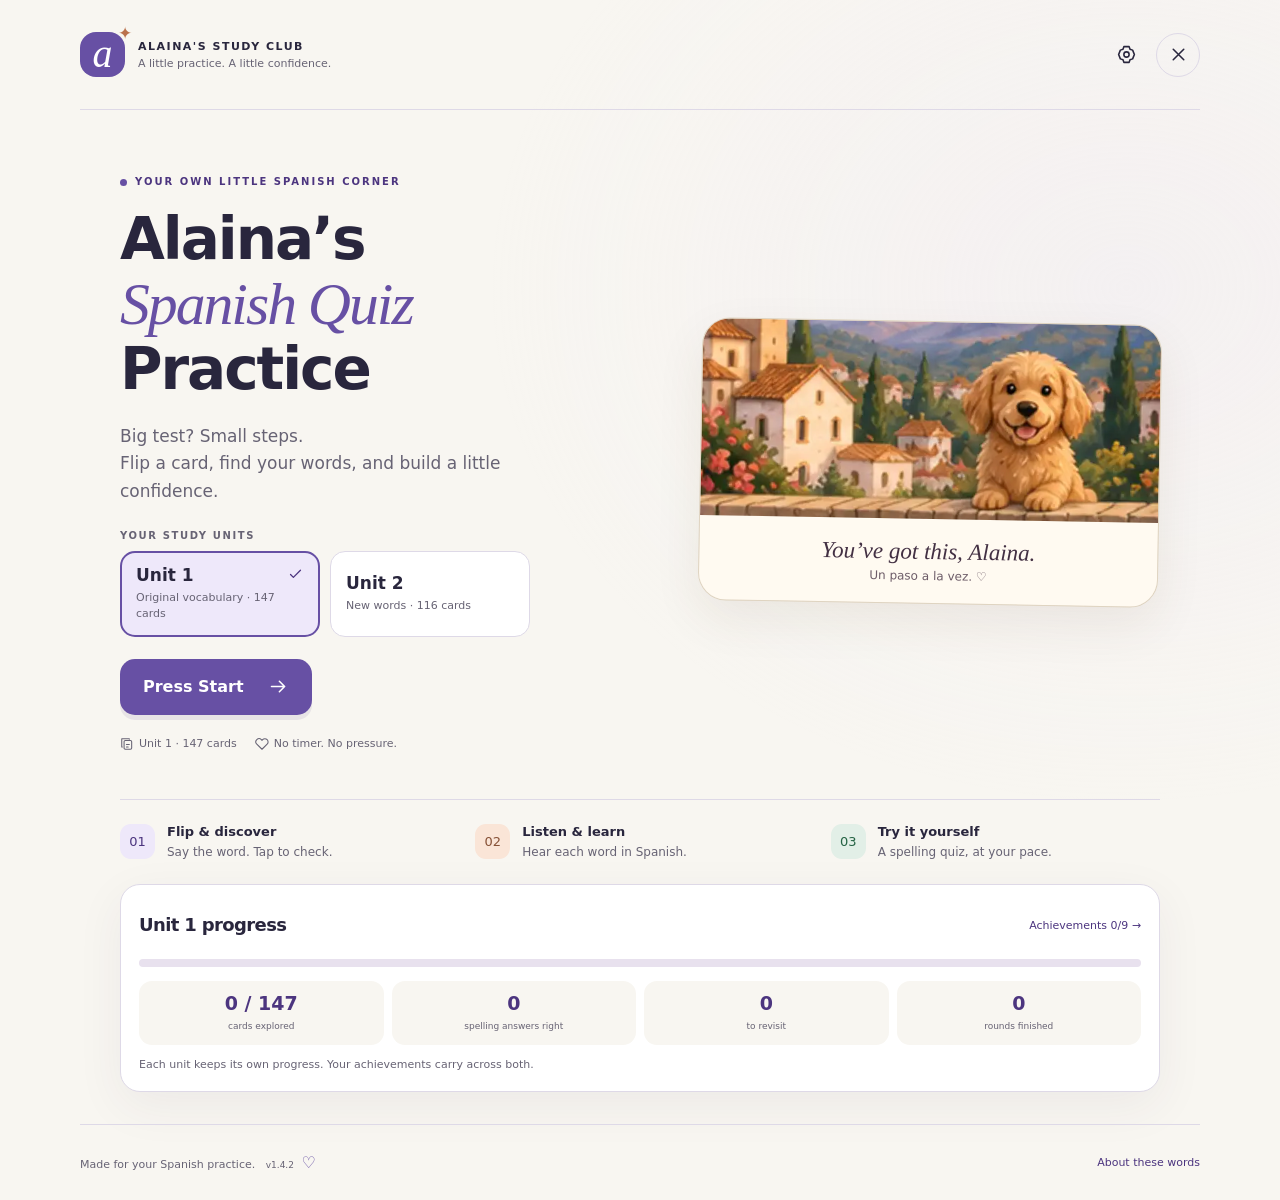
==== commit 96edd5dc: "Fix correct typed answers on reveal path and harden quiz navigation (v1.4.2)" ====
--- a/docs/index.html
+++ b/docs/index.html
@@ -3,7 +3,7 @@
 <head>
 <meta charset="utf-8">
 <meta name="viewport" content="width=device-width, initial-scale=1, viewport-fit=cover">
-<meta name="app-version" content="1.4.1">
+<meta name="app-version" content="1.4.2">
 <meta name="theme-color" content="#f8f6f1">
 <meta name="description" content="A little practice, a little confidence. English-to-Spanish flashcards and spelling practice for Units 1 and 2.">
 <meta name="apple-mobile-web-app-title" content="Alaina’s Spanish">
@@ -50,6 +50,12 @@
 .unit-picker{margin:18px 0 22px;text-align:left}.unit-picker-label{font-size:10px;font-weight:800;letter-spacing:1.6px;color:var(--muted);margin-bottom:10px}.unit-choices{display:grid;grid-template-columns:1fr 1fr;gap:10px}.unit-choice{text-align:left;min-width:0;min-height:76px;padding:13px 15px;border:1px solid var(--line);border-radius:15px;background:#fff}.unit-choice[aria-pressed=true]{background:var(--lavender);border:2px solid var(--purple);padding:12px 14px}.unit-choice strong{display:flex;align-items:center;justify-content:space-between;gap:8px;font-size:17px}.unit-choice small{display:block;font-size:11px;color:var(--muted);margin-top:5px;line-height:1.5}.unit-choice .icon{width:17px;height:17px;color:var(--purple-dark)}.unit-save-note{margin:12px 0 0;font-size:11px;line-height:1.5;color:var(--muted)}.topic-extra-note{font-size:11px;color:var(--muted);line-height:1.5;margin:13px 0 0}.unit-current{font-size:10px;font-weight:750;color:var(--purple-dark);margin:10px 0}.app-version{font-size:9px;color:var(--muted);margin-left:7px;white-space:nowrap}.topic:has(input[data-extra=true]){border-style:dashed}.home-hero .unit-picker{max-width:410px}.progress-mini strong{font-size:19px}.progress-card-top{flex-wrap:wrap}
 @media(max-width:590px){.home-hero .unit-picker{margin:18px auto;max-width:338px}.unit-choice{padding:12px;min-height:76px}.unit-choice[aria-pressed=true]{padding:11px}.unit-choice small{font-size:10px}.unit-save-note{font-size:10px}.unit-picker{margin-top:0}.site-footer{flex-wrap:wrap}.unit-current{font-size:10px}}
 
+/* Neutral reveals are not spelling errors. */
+.feedback.skipped{background:var(--lavender);border-color:var(--line)}
+.feedback.skipped .feedback-heading{color:var(--purple-dark)}
+.answer-input.is-skipped{background:var(--paper);border-color:var(--line)}
+.result-breakdown{display:flex;gap:10px 18px;flex-wrap:wrap;font-size:12px;line-height:1.6;margin:12px 0 20px;color:var(--muted)}
+.quiz-skip .text-button{min-height:44px}
 </style>
 </head>
 <body>
@@ -59,7 +65,7 @@
   <nav class="header-actions" aria-label="App controls"><button class="icon-button" id="open-settings" aria-label="Settings" title="Settings"></button><button class="icon-button close-button" id="close-app" aria-label="Close practice" title="Close practice"></button></nav>
 </header>
 <main id="main" tabindex="-1"></main>
-<footer class="site-footer"><span>Made for your Spanish practice. <span class="app-version">v1.4.1</span> <span class="footer-heart" aria-hidden="true">♡</span></span><button class="text-button" id="open-about">About these words</button></footer>
+<footer class="site-footer"><span>Made for your Spanish practice. <span class="app-version">v1.4.2</span> <span class="footer-heart" aria-hidden="true">♡</span></span><button class="text-button" id="open-about">About these words</button></footer>
 <div id="announcer" class="sr-only" aria-live="polite" aria-atomic="true"></div>
 <div id="toast" class="toast" role="status" hidden></div>
 <dialog id="modal" aria-labelledby="modal-title"></dialog>
@@ -92,6 +98,13 @@
     const close = answers.find(answer => withoutVowelMarks(answer) === withoutVowelMarks(value));
     return {status:close ? 'accent' : 'incorrect', expected:close || card.forms[0]};
   }
+  // A reveal request must never discard a submitted correct answer.
+  // Only an empty response may become an ungraded reveal.
+  function gradeSubmission(card, input, reveal = false) {
+    const result = grade(card, input);
+    return reveal === true && result.status === 'empty'
+      ? {...result, status:'skipped'} : result;
+  }
   function shuffle(items, random = Math.random) {
     const copy = [...items];
     for (let i = copy.length - 1; i > 0; i--) {
@@ -112,7 +125,7 @@
   function escapeHTML(value) {
     return String(value ?? '').replace(/[&<>"']/gu, c => ({'&':'&amp;','<':'&lt;','>':'&gt;','"':'&quot;',"'":'&#39;'}[c]));
   }
-  const api = {normalize, withoutVowelMarks, acceptedAnswers, grade, shuffle, makeRound, escapeHTML};
+  const api = {normalize, withoutVowelMarks, acceptedAnswers, grade, gradeSubmission, shuffle, makeRound, escapeHTML};
   root.SpanishCore = Object.freeze(api);
   if (typeof module !== 'undefined' && module.exports) module.exports = api;
 })(typeof globalThis !== 'undefined' ? globalThis : this);
@@ -120,7 +133,7 @@
 <script>(function () {
 'use strict';
 const DATA = JSON.parse(document.getElementById('vocabulary-data').textContent);
-const {escapeHTML:e, grade, makeRound, normalize} = SpanishCore;
+const {escapeHTML:e, grade, gradeSubmission, makeRound, normalize} = SpanishCore;
 const CARDS = DATA.cards;
 const byId = new Map(CARDS.map(card => [card.id,card]));
 const byCategory = new Map(DATA.categories.map(category => [category.id,category]));
@@ -462,13 +475,19 @@
   record(card,correct,'flashcards');
   nextCard();
 }
+function updateRevealLabel() {
+  const input=document.getElementById('answer-input'),button=document.getElementById('quiz-skip');
+  if(!input||!button||session?.checked)return;
+  button.textContent=normalize(input.value)?'Check & show answer':'Show answer (skip)';
+}
 function quizHTML(card) {
   return `<form id="quiz-form" novalidate><div class="quiz-card">${session.mode==='listening'?listeningPromptHTML():`<div class="quiz-prompt"><span class="card-language">HOW DO YOU WRITE THIS IN SPANISH?</span><div class="card-word ${card.en.length>24?'long':''}">${e(card.en)}</div>${card.number!==undefined?`<div class="number-caption">${card.number}</div>`:''}</div>`}
     <label class="answer-label" for="answer-input">Your Spanish answer</label><input class="answer-input" id="answer-input" name="answer" type="text" placeholder="Type the Spanish here…" lang="es" maxlength="180" autocomplete="off" autocapitalize="none" autocorrect="off" spellcheck="false" aria-describedby="answer-hint answer-error">
-    <div class="accent-keys" aria-label="Spanish accent letters">${['á','é','í','ó','ú','ü','ñ'].map(letter=>`<button type="button" class="accent-key" data-action="accent" data-letter="${letter}" aria-label="Insert ${letter}">${letter}</button>`).join('')}</div><p class="answer-hint" id="answer-hint">${answerHint(card)}</p><div id="answer-error" class="error-inline" role="status"></div><div id="quiz-feedback" aria-live="polite" aria-atomic="true"></div><button class="primary quiz-submit" id="quiz-submit" type="button" data-action="quiz-submit">Check my answer ${icon('check')}</button></div><div class="quiz-skip"><button type="button" class="text-button" id="quiz-skip" data-action="quiz-skip">I’m not sure — show me</button></div></form>`;
+    <div class="accent-keys" aria-label="Spanish accent letters">${['á','é','í','ó','ú','ü','ñ'].map(letter=>`<button type="button" class="accent-key" data-action="accent" data-letter="${letter}" aria-label="Insert ${letter}">${letter}</button>`).join('')}</div><p class="answer-hint" id="answer-hint">${answerHint(card)}</p><div id="answer-error" class="error-inline" role="status"></div><div id="quiz-feedback" aria-live="polite" aria-atomic="true"></div><button class="primary quiz-submit" id="quiz-submit" type="button" data-action="quiz-submit">Check my answer ${icon('check')}</button></div><div class="quiz-skip"><button type="button" class="text-button" id="quiz-skip" data-action="quiz-skip">Show answer (skip)</button></div></form>`;
 }
 function checkAnswer(skipped=false) {
-  if(!session||!isSpellingMode(session.mode)||session.checked)return;
+  skipped=skipped===true;
+  if(!session||view!=='practice'||!isSpellingMode(session.mode)||session.checked)return;
   if(session.mode==='listening'&&!skipped&&(!session.listening.plays||session.listening.busy))return;
   const input=document.getElementById('answer-input');
   const card=session.cards[session.index];
@@ -476,24 +495,28 @@
   const listening=session.mode==='listening';
   const heard=listening?session.listening.form:null;
   const expected=listening?{...card,forms:[heard],alternatives:[]}:card;
-  const result=skipped?{status:'skipped'}:grade(expected,typed);
+  const result=gradeSubmission(expected,typed,skipped);
   if(result.status==='empty'){
-    document.getElementById('answer-error').textContent='Try an answer, or tap “I’m not sure — show me.”';
+    document.getElementById('answer-error').textContent='Type an answer, or choose “Show answer (skip).”';
     input.focus();return;
   }
   stopSpeech();
   session.checked=true;session.input=typed;session.feedback=result;
-  if(listening){document.getElementById('listen-play').disabled=true;document.getElementById('listen-status').textContent='Answer revealed — listen again below to learn it.';document.getElementById('listen-error').hidden=true;}
+  if(listening){document.getElementById('listen-play').disabled=true;document.getElementById('listen-play').innerHTML=icon('sound')+' Answer shown';document.getElementById('listen-status').textContent='Answer revealed — listen again below to learn it.';document.getElementById('listen-error').hidden=true;}
   const correct=result.status==='correct';
   session.responses.push({id:card.id,correct,status:result.status,input:typed,...(listening?{heard}: {})});
   record(card,correct,session.mode);
-  input.disabled=true; input.classList.add(correct?'is-correct':'is-wrong');
+  input.disabled=true; input.classList.add(correct?'is-correct':result.status==='skipped'?'is-skipped':'is-wrong');
   document.getElementById('answer-error').textContent='';
   document.querySelectorAll('.accent-key').forEach(button=>button.disabled=true);
-  const heading=correct?'You got it!':result.status==='accent'?'Almost — check the accent marks.':result.status==='skipped'?'Let’s learn this one.':'Not quite — here’s the word.';
-  const helper=correct?'That spelling is correct.':result.status==='accent'?'An accent mark or the dots on ü need a little attention. This goes into your review pile.':'Read it, listen to it, and give it another go in your review round.';
-  document.getElementById('quiz-feedback').innerHTML=`<div class="feedback ${correct?'correct':''}"><div class="feedback-heading">${icon(correct?'check':'info')}${heading}</div><p>${helper}</p>${listening?`<p>Meaning: ${e(card.en)}</p>`:''}<p class="feedback-answer" lang="es">${expected.forms.map(e).join(' <span class="muted">/</span> ')}</p>${listening?heardAudioHTML(card):audioGroup(card)}${listening?'<p class="study-note">Spell the form in the audio, not a different gender or synonym. El / la / los / las is optional.</p>':card.note?`<p class="study-note">${e(card.note)}</p>`:''}</div>`;
-  const next=document.getElementById('quiz-submit');
+  const heading=correct?'You got it!':result.status==='accent'?'Almost — check the accent marks.':result.status==='skipped'?'Answer shown — not graded.':'Not quite — here’s the word.';
+  const helper=correct?'That spelling is correct.':result.status==='skipped'?'No answer was entered. This word is saved for practice, not counted as a spelling mistake.':result.status==='accent'?'An accent mark or the dots on ü need a little attention. This goes into your review pile.':'Read it, listen to it, and give it another go in your review round.';
+  document.getElementById('quiz-feedback').innerHTML=`<div data-result="${result.status}" class="feedback ${correct?'correct':result.status==='skipped'?'skipped':''}"><div class="feedback-heading">${icon(correct?'check':'info')}${heading}</div><p>${helper}</p>${listening?`<p>Meaning: ${e(card.en)}</p>`:''}<p class="feedback-answer" lang="es">${expected.forms.map(e).join(' <span class="muted">/</span> ')}</p>${listening?heardAudioHTML(card):audioGroup(card)}${listening?'<p class="study-note">Spell the form in the audio, not a different gender or synonym. El / la / los / las is optional.</p>':card.note?`<p class="study-note">${e(card.note)}</p>`:''}</div>`;
+  // A separate Next control cannot reinterpret a queued Check click.
+  const previous=document.getElementById('quiz-submit');
+  const next=previous.cloneNode(false);
+  next.dataset.action='quiz-next';
+  previous.replaceWith(next);
   next.disabled=false;
   next.innerHTML=`${session.index===session.cards.length-1?'See my results':'Next word'} ${icon('arrow')}`;
   document.getElementById('quiz-skip').hidden=true;
@@ -524,10 +547,13 @@
   const missed=session.responses.filter(r=>!r.correct);
   const correct=session.responses.length-missed.length;
   const quiz=isSpellingMode(session.mode);
+  const shown=session.responses.filter(r=>r.status==='skipped').length;
+  const incorrect=missed.length-shown;
   const allRight=!missed.length;
   mount(`<section class="results appear"><div class="results-hero"><span class="results-emblem" aria-hidden="true">✦</span><h1>${allRight?'Look at you go, Alaina!':'A little more confident.'}</h1><p>${allRight?'You finished the whole round. Take a breath — that’s real progress.':'Every tricky word is a chance to learn. Your review pile is ready whenever you are.'}</p></div><div class="result-stats"><div class="stat-tile"><strong>${correct}<span class="muted"> / ${session.cards.length}</span></strong><small>${quiz?'correct spellings':'cards you said you knew'}</small></div><div class="stat-tile"><strong>${missed.length}</strong><small>${missed.length===1?'word':'words'} to revisit in this round</small></div></div>
+    ${quiz?`<p class="result-breakdown" aria-label="Answer breakdown"><span><strong>${correct}</strong> correct</span><span><strong>${incorrect}</strong> incorrect</span><span><strong>${shown}</strong> shown without an answer</span></p>`:''}
     <div class="result-actions">${missed.length?`<button class="primary" data-action="retry-missed">${quiz?'Retry tricky spellings':'Review tricky flashcards'} ${icon('repeat')}</button>${quiz?`<button class="secondary" data-action="learn-missed">${icon('cards')} Learn them first</button>`:''}`:`<button class="primary" data-action="play-again">Try a new shuffled round ${icon('arrow')}</button>`}<button class="secondary" data-action="new-topics">Choose topics</button>${missed.length?'<button class="text-button" data-action="play-again">New shuffled round</button>':''}</div>
-    ${missed.length?`<div class="review-list"><h2>Your little review pile</h2>${missed.map(r=>{const c=byId.get(r.id);return `<div class="review-row"><div><h3>${e(c.en)} <span class="word-category muted">· ${e(categoryName(c))}</span></h3>${quiz?`<p>Your answer: ${r.status==='skipped'?'Skipped':e(r.input)}</p>`:''}<p class="correct-answer" lang="es">${r.heard?e(r.heard):c.forms.map(e).join(' / ')}</p>${r.status==='accent'?'<p>Watch the accent marks.</p>':''}</div><button class="icon-button" data-action="speak" data-card="${e(c.id)}" data-form="${r.heard?Math.max(0,c.forms.indexOf(r.heard)):0}" aria-label="Pronounce ${e(c.forms[0])} in Spanish">${icon('sound')}</button></div>`;}).join('')}</div>`:'<p class="study-note" style="margin-top:24px">A short break counts, too. Come back when you’re ready.</p>'}</section>`);
+    ${missed.length?`<div class="review-list"><h2>Your little review pile</h2>${missed.map(r=>{const c=byId.get(r.id);return `<div class="review-row"><div><h3>${e(c.en)} <span class="word-category muted">· ${e(categoryName(c))}</span></h3>${quiz?`<p>Your answer: ${r.status==='skipped'?'Shown without an answer (not graded)':e(r.input)}</p>`:''}<p class="correct-answer" lang="es">${r.heard?e(r.heard):c.forms.map(e).join(' / ')}</p>${r.status==='accent'?'<p>Watch the accent marks.</p>':''}</div><button class="icon-button" data-action="speak" data-card="${e(c.id)}" data-form="${r.heard?Math.max(0,c.forms.indexOf(r.heard)):0}" aria-label="Pronounce ${e(c.forms[0])} in Spanish">${icon('sound')}</button></div>`;}).join('')}</div>`:'<p class="study-note" style="margin-top:24px">A short break counts, too. Come back when you’re ready.</p>'}</section>`);
 }
 function openWordList() {
   stopSpeech();view='words';wordQuery='';wordFilter='';
@@ -571,7 +597,7 @@
 }
 function handleAction(event) {
   const button=event.target.closest('[data-action]');
-  if(!button||button.disabled)return;
+  if(!button||button.disabled||!button.isConnected)return;
   const action=button.dataset.action;
   if(action==='speak'&&session?.mode==='listening'&&view==='practice'&&!session.checked)return;
   if(action==='speak') { const c=byId.get(button.dataset.card); if(c)speak(c.forms[Number(button.dataset.form)||0]); return; }
@@ -586,7 +612,8 @@
     case 'rate':rateCard(button.dataset.correct==='true');break;
     case 'flash-skip':rateCard(false,true);break;
     case 'listen-play':playListeningQuestion();break;
-    case 'quiz-submit':session?.checked?nextCard():checkAnswer();break;
+    case 'quiz-submit':checkAnswer();break;
+    case 'quiz-next':nextCard();break;
     case 'quiz-skip':checkAnswer(true);break;
     case 'accent': {
       const input=document.getElementById('answer-input');
@@ -613,6 +640,10 @@
   }
 }
 document.addEventListener('click',handleAction);
+// Holding Enter must not check the next word or discard feedback.
+document.addEventListener('keydown',event=>{
+  if(view==='practice' && event.key==='Enter' && event.repeat)event.preventDefault();
+});
 // Remember the text selection before a touch focuses an accent button.
 let accentSelection=null;
 document.addEventListener('pointerdown',event=>{
@@ -626,11 +657,12 @@
 document.addEventListener('submit',event=>{
   if(event.target.id!=='quiz-form')return;
   event.preventDefault();
-  if(session?.checked)nextCard();else checkAnswer();
+  // Form Enter checks once; only the explicit Next button advances.
+  if(!session?.checked)checkAnswer();
 });
 document.addEventListener('input',event=>{
   if(event.target.id==='word-search'){wordQuery=event.target.value;renderWordResults();}
-  if(event.target.id==='answer-input'){document.getElementById('answer-error').textContent='';}
+  if(event.target.id==='answer-input'){document.getElementById('answer-error').textContent='';updateRevealLabel();}
 });
 document.addEventListener('change',event=>{
   const el=event.target;
